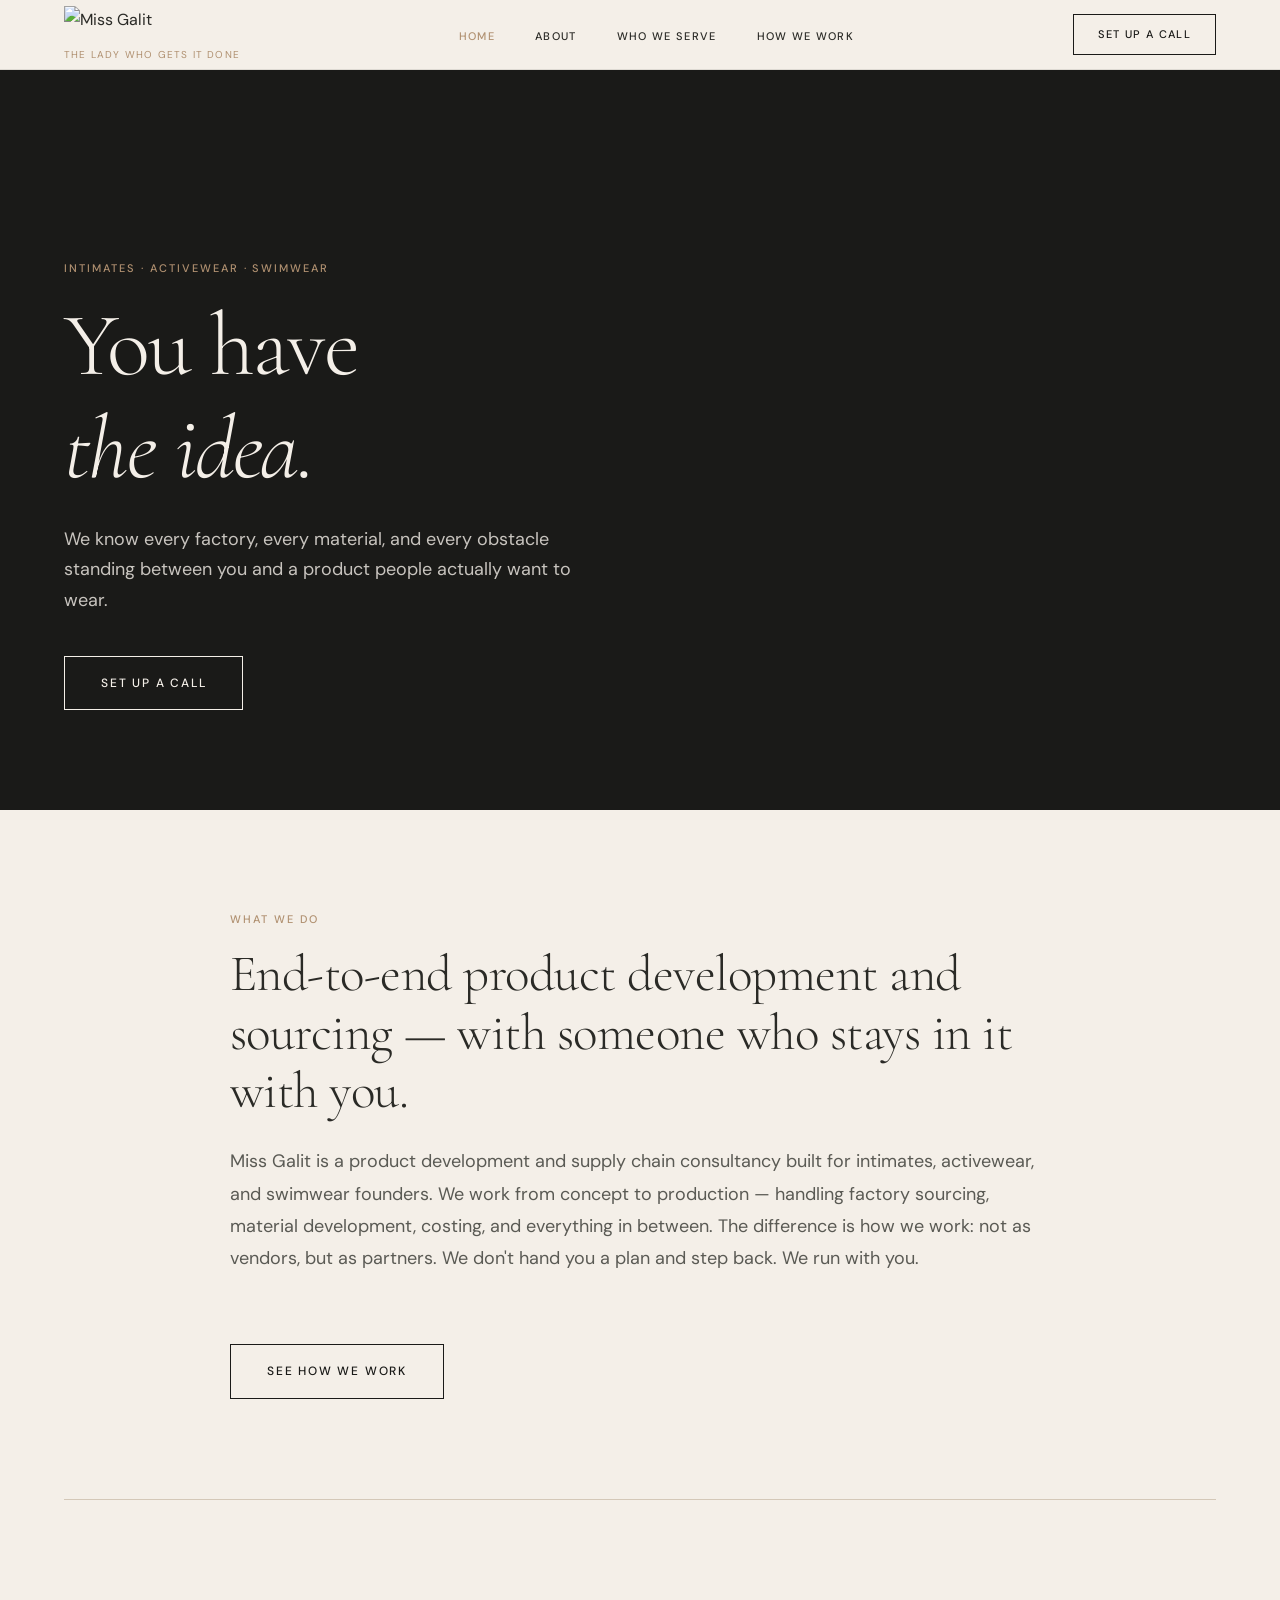
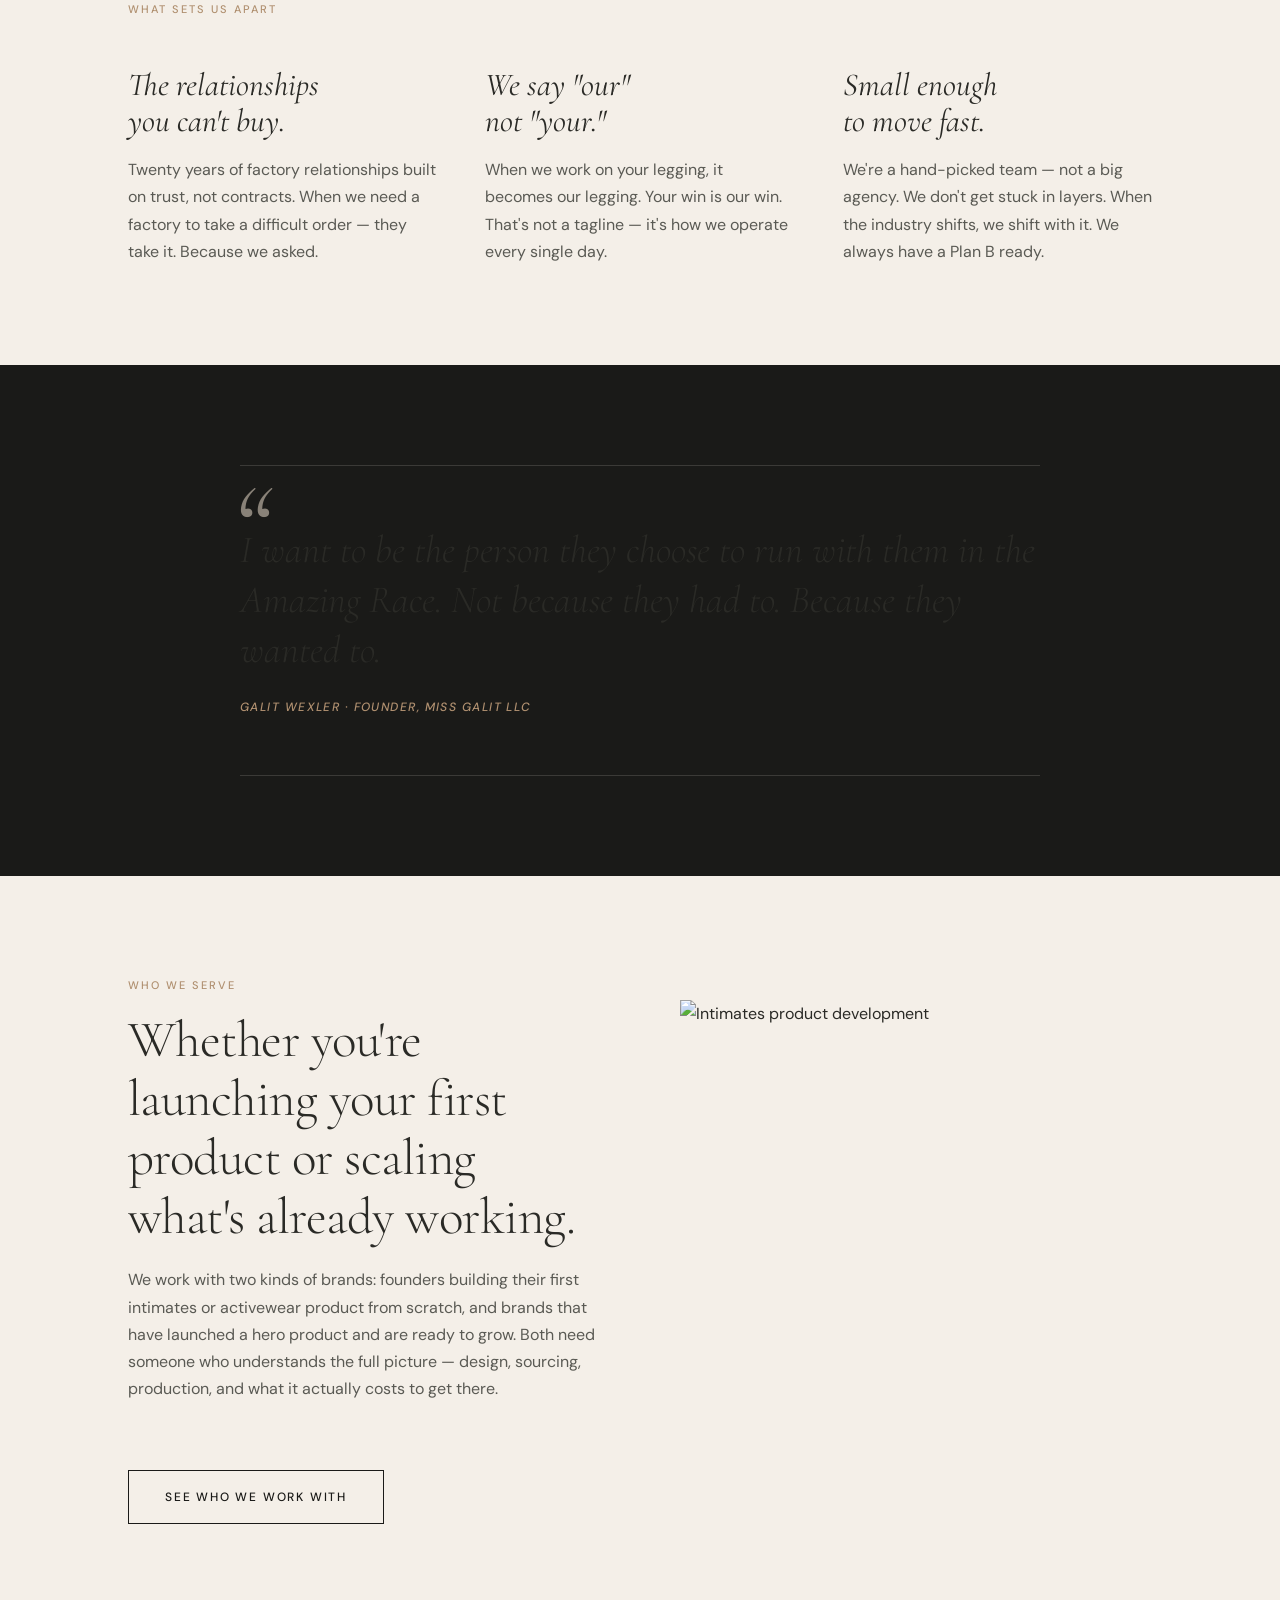
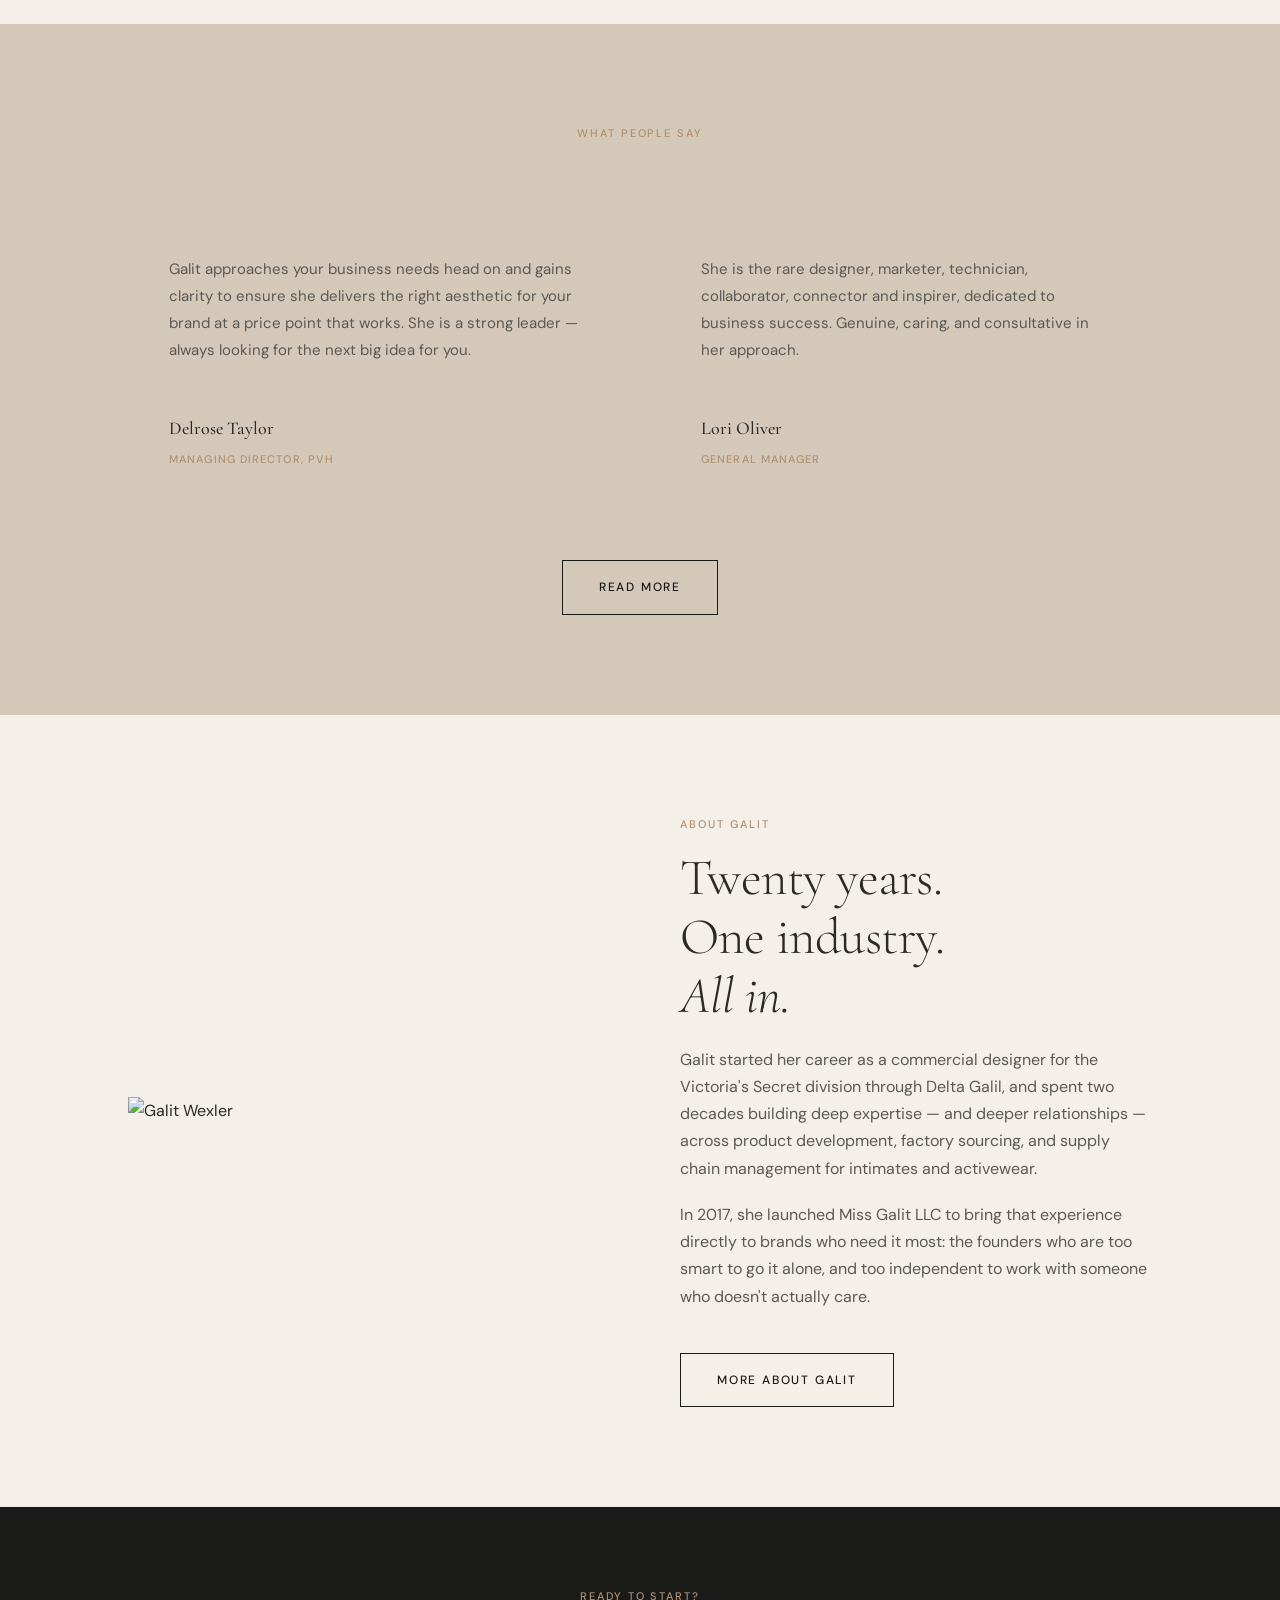
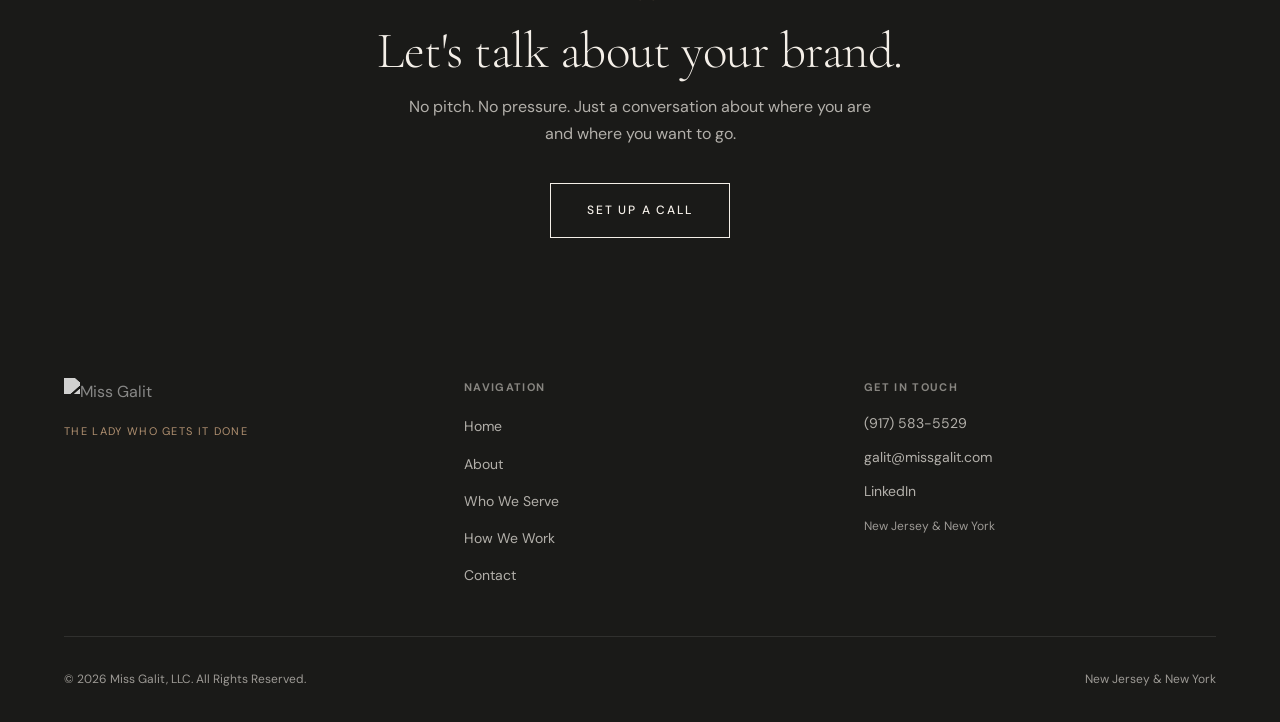
==== index.html @ 77832c49 "Add files via upload" ====
<!DOCTYPE html>
<html lang="en">
<head>
  <meta charset="UTF-8" />
  <meta name="viewport" content="width=device-width, initial-scale=1.0" />
  <title>Miss Galit | Intimates & Activewear Product Development</title>
  <meta name="description" content="Miss Galit is a product development and supply chain consultancy for intimates, activewear, and swimwear brands. From concept to production — we run with you." />
  <link rel="icon" href="https://missgalit.com/wp-content/uploads/2019/03/Fav.jpg" />
  <link rel="stylesheet" href="style.css" />
</head>
<body>

  <!-- NAV -->
  <nav id="main-nav">
    <a class="nav-logo" href="index.html">
      <img src="https://missgalit.com/wp-content/uploads/2019/03/logo-new-1.png" alt="Miss Galit" />
      <div class="tagline">The Lady Who Gets It Done</div>
    </a>
    <ul class="nav-links">
      <li><a href="index.html" class="active">Home</a></li>
      <li><a href="about.html">About</a></li>
      <li><a href="who-we-serve.html">Who We Serve</a></li>
      <li><a href="how-we-work.html">How We Work</a></li>
    </ul>
    <a href="contact.html" class="nav-cta">Set Up a Call</a>
    <div class="nav-hamburger" id="hamburger" onclick="toggleMenu()">
      <span></span><span></span><span></span>
    </div>
  </nav>

  <!-- MOBILE MENU -->
  <div class="mobile-menu" id="mobile-menu">
    <ul>
      <li><a href="index.html">Home</a></li>
      <li><a href="about.html">About</a></li>
      <li><a href="who-we-serve.html">Who We Serve</a></li>
      <li><a href="how-we-work.html">How We Work</a></li>
      <li><a href="contact.html">Set Up a Call</a></li>
    </ul>
  </div>

  <!-- HERO -->
  <section class="hero">
    <div class="hero-bg" style="background-image: url('https://missgalit.com/wp-content/uploads/2019/07/pablo-heimplatz-f3H7honxsXI-unsplash.jpg');"></div>
    <div class="hero-content">
      <span class="eyebrow">Intimates · Activewear · Swimwear</span>
      <h1>You have<br><em>the idea.</em></h1>
      <p>We know every factory, every material, and every obstacle standing between you and a product people actually want to wear.</p>
      <a href="contact.html" class="btn btn--light">Set Up a Call</a>
    </div>
  </section>

  <!-- INTRO -->
  <section class="section" style="padding: var(--section-pad) var(--gutter);">
    <div style="max-width: 820px; margin: 0 auto;">
      <span class="eyebrow">What We Do</span>
      <h2>End-to-end product development and sourcing — with someone who stays in it with you.</h2>
      <p class="mt-sm" style="color: var(--mid); font-size: 18px; line-height: 1.8;">
        Miss Galit is a product development and supply chain consultancy built for intimates, activewear, and swimwear founders. We work from concept to production — handling factory sourcing, material development, costing, and everything in between. The difference is how we work: not as vendors, but as partners. We don't hand you a plan and step back. We run with you.
      </p>
      <a href="how-we-work.html" class="btn mt-md" style="display: inline-block;">See How We Work</a>
    </div>
  </section>

  <div class="divider"></div>

  <!-- THREE PILLARS -->
  <section class="section" style="padding: var(--section-pad) var(--gutter);">
    <div class="container">
      <span class="eyebrow">What Sets Us Apart</span>
      <div class="grid-3 mt-md">

        <div>
          <h3 style="font-style: italic;">The relationships<br>you can't buy.</h3>
          <p style="color: var(--mid); margin-top: 16px;">Twenty years of factory relationships built on trust, not contracts. When we need a factory to take a difficult order — they take it. Because we asked.</p>
        </div>

        <div>
          <h3 style="font-style: italic;">We say "our"<br>not "your."</h3>
          <p style="color: var(--mid); margin-top: 16px;">When we work on your legging, it becomes our legging. Your win is our win. That's not a tagline — it's how we operate every single day.</p>
        </div>

        <div>
          <h3 style="font-style: italic;">Small enough<br>to move fast.</h3>
          <p style="color: var(--mid); margin-top: 16px;">We're a hand-picked team — not a big agency. We don't get stuck in layers. When the industry shifts, we shift with it. We always have a Plan B ready.</p>
        </div>

      </div>
    </div>
  </section>

  <!-- PULL QUOTE -->
  <section class="section--dark section" style="padding: var(--section-pad) var(--gutter);">
    <div style="max-width: 800px; margin: 0 auto;">
      <div class="pull-quote" style="border-color: rgba(244,239,232,0.15);">
        I want to be the person they choose to run with them in the Amazing Race. Not because they had to. Because they wanted to.
        <div class="pull-quote-attr">Galit Wexler · Founder, Miss Galit LLC</div>
      </div>
    </div>
  </section>

  <!-- WHO WE SERVE TEASER -->
  <section class="section" style="padding: var(--section-pad) var(--gutter);">
    <div class="grid-2 container">
      <div>
        <span class="eyebrow">Who We Serve</span>
        <h2>Whether you're launching your first product or scaling what's already working.</h2>
        <p style="color: var(--mid); margin-top: 20px;">
          We work with two kinds of brands: founders building their first intimates or activewear product from scratch, and brands that have launched a hero product and are ready to grow. Both need someone who understands the full picture — design, sourcing, production, and what it actually costs to get there.
        </p>
        <a href="who-we-serve.html" class="btn mt-md" style="display: inline-block;">See Who We Work With</a>
      </div>
      <div>
        <img src="https://missgalit.com/wp-content/uploads/2019/06/pYQYkyV.jpg" alt="Intimates product development" style="width: 100%; height: 500px; object-fit: cover;" />
      </div>
    </div>
  </section>

  <!-- TESTIMONIAL ROW -->
  <section class="section section--stone" style="padding: var(--section-pad) var(--gutter);">
    <div class="container">
      <span class="eyebrow text-center" style="display: block; text-align: center; margin-bottom: 48px;">What People Say</span>
      <div class="grid-2" style="gap: 40px;">

        <div class="testimonial-card">
          <span class="quote-mark">"</span>
          <p>Galit approaches your business needs head on and gains clarity to ensure she delivers the right aesthetic for your brand at a price point that works. She is a strong leader — always looking for the next big idea for you.</p>
          <p class="t-name">Delrose Taylor</p>
          <span class="t-title">Managing Director, PVH</span>
        </div>

        <div class="testimonial-card">
          <span class="quote-mark">"</span>
          <p>She is the rare designer, marketer, technician, collaborator, connector and inspirer, dedicated to business success. Genuine, caring, and consultative in her approach.</p>
          <p class="t-name">Lori Oliver</p>
          <span class="t-title">General Manager</span>
        </div>

      </div>
      <div class="text-center mt-md">
        <a href="about.html#testimonials" class="btn">Read More</a>
      </div>
    </div>
  </section>

  <!-- GALIT IMAGE + INTRO -->
  <section class="section" style="padding: var(--section-pad) var(--gutter);">
    <div class="grid-2 container" style="gap: 80px;">
      <div>
        <img src="https://missgalit.com/wp-content/uploads/2019/07/ABOUT-MISS-GALI..jpeg" alt="Galit Wexler" style="width: 100%; max-height: 600px; object-fit: cover;" />
      </div>
      <div>
        <span class="eyebrow">About Galit</span>
        <h2>Twenty years.<br>One industry.<br><em>All in.</em></h2>
        <p style="color: var(--mid); margin-top: 20px;">
          Galit started her career as a commercial designer for the Victoria's Secret division through Delta Galil, and spent two decades building deep expertise — and deeper relationships — across product development, factory sourcing, and supply chain management for intimates and activewear.
        </p>
        <p style="color: var(--mid);">
          In 2017, she launched Miss Galit LLC to bring that experience directly to brands who need it most: the founders who are too smart to go it alone, and too independent to work with someone who doesn't actually care.
        </p>
        <a href="about.html" class="btn mt-sm" style="display: inline-block;">More About Galit</a>
      </div>
    </div>
  </section>

  <!-- CTA BAND -->
  <section class="cta-band">
    <span class="eyebrow" style="display: block; text-align: center; margin-bottom: 16px;">Ready to start?</span>
    <h2>Let's talk about your brand.</h2>
    <p>No pitch. No pressure. Just a conversation about where you are and where you want to go.</p>
    <a href="contact.html" class="btn btn--light">Set Up a Call</a>
  </section>

  <!-- FOOTER -->
  <footer>
    <div class="footer-inner">
      <div class="footer-logo">
        <img src="https://missgalit.com/wp-content/uploads/2019/03/logo-new-1.png" alt="Miss Galit" />
        <div class="footer-tagline">The Lady Who Gets It Done</div>
      </div>
      <div class="footer-nav">
        <h5>Navigation</h5>
        <ul>
          <li><a href="index.html">Home</a></li>
          <li><a href="about.html">About</a></li>
          <li><a href="who-we-serve.html">Who We Serve</a></li>
          <li><a href="how-we-work.html">How We Work</a></li>
          <li><a href="contact.html">Contact</a></li>
        </ul>
      </div>
      <div class="footer-contact">
        <h5>Get in Touch</h5>
        <a href="tel:9175835529">(917) 583-5529</a>
        <a href="mailto:galit@missgalit.com">galit@missgalit.com</a>
        <a href="https://www.linkedin.com/in/galitwexler/" target="_blank">LinkedIn</a>
        <p style="margin-top: 12px; font-size: 12px;">New Jersey &amp; New York</p>
      </div>
    </div>
    <div class="footer-bottom">
      <span>© 2026 Miss Galit, LLC. All Rights Reserved.</span>
      <span>New Jersey &amp; New York</span>
    </div>
  </footer>

  <script>
    function toggleMenu() {
      document.getElementById('mobile-menu').classList.toggle('open');
    }
  </script>

</body>
</html>
---- style.css ----
/* ============================================
   MISS GALIT — Global Stylesheet
   ============================================ */

@import url('https://fonts.googleapis.com/css2?family=Cormorant+Garamond:ital,wght@0,300;0,400;0,500;0,600;1,300;1,400&family=DM+Sans:wght@300;400;500&display=swap');

/* ---- CSS Variables ---- */
:root {
  --cream:       #F4EFE8;
  --charcoal:    #1A1A18;
  --stone:       #B09070;
  --stone-light: #D4C8B8;
  --mid:         #5A5A54;
  --text:        #2A2A26;
  --muted:       #8A8A82;
  --white:       #FFFFFF;

  --font-display: 'Cormorant Garamond', Georgia, serif;
  --font-body:    'DM Sans', Helvetica, sans-serif;

  --max-w: 1200px;
  --gutter: 5vw;
  --section-pad: 100px;
}

/* ---- Reset ---- */
*, *::before, *::after { box-sizing: border-box; margin: 0; padding: 0; }
html { scroll-behavior: smooth; }
body {
  font-family: var(--font-body);
  font-size: 16px;
  line-height: 1.7;
  color: var(--text);
  background: var(--cream);
  -webkit-font-smoothing: antialiased;
}
img { max-width: 100%; display: block; }
a { color: inherit; text-decoration: none; }
ul { list-style: none; }

/* ---- Placeholder Styles ---- */
.ph-photo {
  background: #FFE4B5;
  border: 2px dashed #D4960A;
  padding: 20px;
  font-family: var(--font-body);
  font-size: 13px;
  color: #7A5C00;
  text-align: center;
  min-height: 300px;
  display: flex;
  align-items: center;
  justify-content: center;
  font-weight: 500;
}
.ph-copy {
  background: #E0F0FF;
  border: 2px dashed #4A90D9;
  padding: 12px 16px;
  font-size: 13px;
  color: #1A4A7A;
  display: inline-block;
  margin: 8px 0;
  font-family: var(--font-body);
}
.ph-decision {
  background: #FFFACD;
  border: 2px dashed #C8A800;
  padding: 12px 16px;
  font-size: 13px;
  color: #6B5800;
  display: inline-block;
  margin: 8px 0;
  font-family: var(--font-body);
}

/* ---- Typography ---- */
h1, h2, h3, h4 {
  font-family: var(--font-display);
  font-weight: 400;
  line-height: 1.15;
  color: var(--text);
}
h1 { font-size: clamp(48px, 7vw, 96px); font-weight: 300; letter-spacing: -0.02em; }
h2 { font-size: clamp(32px, 4vw, 56px); font-weight: 300; letter-spacing: -0.01em; }
h3 { font-size: clamp(22px, 2.5vw, 32px); }
h4 { font-size: 20px; }
p { margin-bottom: 1.2em; }
p:last-child { margin-bottom: 0; }

.eyebrow {
  font-family: var(--font-body);
  font-size: 11px;
  font-weight: 500;
  letter-spacing: 0.18em;
  text-transform: uppercase;
  color: var(--stone);
  margin-bottom: 16px;
  display: block;
}

/* ---- Layout ---- */
.container {
  max-width: var(--max-w);
  margin: 0 auto;
  padding: 0 var(--gutter);
}
.section { padding: var(--section-pad) var(--gutter); }
.section--dark {
  background: var(--charcoal);
  color: var(--cream);
}
.section--dark h1,
.section--dark h2,
.section--dark h3,
.section--dark h4 { color: var(--cream); }
.section--dark .eyebrow { color: var(--stone); }
.section--stone {
  background: var(--stone-light);
}

.grid-2 {
  display: grid;
  grid-template-columns: 1fr 1fr;
  gap: 80px;
  align-items: center;
}
.grid-3 {
  display: grid;
  grid-template-columns: repeat(3, 1fr);
  gap: 48px;
}

/* ---- Buttons ---- */
.btn {
  display: inline-block;
  font-family: var(--font-body);
  font-size: 12px;
  font-weight: 500;
  letter-spacing: 0.15em;
  text-transform: uppercase;
  padding: 16px 36px;
  border: 1px solid var(--charcoal);
  color: var(--charcoal);
  background: transparent;
  cursor: pointer;
  transition: all 0.25s ease;
}
.btn:hover {
  background: var(--charcoal);
  color: var(--cream);
}
.btn--light {
  border-color: var(--cream);
  color: var(--cream);
}
.btn--light:hover {
  background: var(--cream);
  color: var(--charcoal);
}
.btn--filled {
  background: var(--charcoal);
  color: var(--cream);
  border-color: var(--charcoal);
}
.btn--filled:hover {
  background: var(--stone);
  border-color: var(--stone);
  color: var(--white);
}

/* ---- Navigation ---- */
nav {
  position: fixed;
  top: 0;
  left: 0;
  right: 0;
  z-index: 100;
  background: var(--cream);
  border-bottom: 1px solid rgba(26,26,24,0.1);
  padding: 0 var(--gutter);
  display: flex;
  align-items: center;
  justify-content: space-between;
  height: 70px;
  transition: background 0.3s ease;
}
.nav-logo img {
  height: 38px;
  width: auto;
}
.nav-logo .tagline {
  font-family: var(--font-body);
  font-size: 10px;
  letter-spacing: 0.12em;
  text-transform: uppercase;
  color: var(--stone);
  margin-top: 2px;
}
.nav-links {
  display: flex;
  gap: 40px;
  align-items: center;
}
.nav-links a {
  font-size: 11px;
  font-weight: 500;
  letter-spacing: 0.12em;
  text-transform: uppercase;
  color: var(--text);
  transition: color 0.2s;
}
.nav-links a:hover,
.nav-links a.active { color: var(--stone); }
.nav-cta {
  font-size: 11px;
  font-weight: 500;
  letter-spacing: 0.12em;
  text-transform: uppercase;
  padding: 10px 24px;
  border: 1px solid var(--charcoal);
  color: var(--charcoal);
  transition: all 0.2s;
}
.nav-cta:hover {
  background: var(--charcoal);
  color: var(--cream);
}

/* Hamburger (mobile) */
.nav-hamburger {
  display: none;
  flex-direction: column;
  gap: 5px;
  cursor: pointer;
  padding: 8px;
}
.nav-hamburger span {
  display: block;
  width: 24px;
  height: 1.5px;
  background: var(--charcoal);
  transition: all 0.3s;
}
.mobile-menu {
  display: none;
  position: fixed;
  top: 70px;
  left: 0;
  right: 0;
  background: var(--cream);
  border-bottom: 1px solid rgba(26,26,24,0.1);
  padding: 32px var(--gutter);
  z-index: 99;
}
.mobile-menu.open { display: block; }
.mobile-menu ul { display: flex; flex-direction: column; gap: 24px; }
.mobile-menu a {
  font-size: 13px;
  font-weight: 500;
  letter-spacing: 0.12em;
  text-transform: uppercase;
  color: var(--text);
}

/* ---- Hero ---- */
.hero {
  padding-top: 70px;
  min-height: 90vh;
  display: flex;
  align-items: flex-end;
  position: relative;
  overflow: hidden;
  background: var(--charcoal);
}
.hero-bg {
  position: absolute;
  inset: 0;
  background-size: cover;
  background-position: center;
  opacity: 0.35;
}
.hero-content {
  position: relative;
  z-index: 2;
  padding: var(--section-pad) var(--gutter);
  max-width: 800px;
}
.hero-content h1 { color: var(--cream); }
.hero-content p {
  color: rgba(244,239,232,0.8);
  font-size: 18px;
  max-width: 520px;
  margin: 24px 0 40px;
}

/* ---- Page Hero (inner pages) ---- */
.page-hero {
  padding-top: 70px;
  background: var(--charcoal);
  padding-bottom: 80px;
  padding-left: var(--gutter);
  padding-right: var(--gutter);
  min-height: 45vh;
  display: flex;
  align-items: flex-end;
  position: relative;
  overflow: hidden;
}
.page-hero-bg {
  position: absolute;
  inset: 0;
  background-size: cover;
  background-position: center;
  opacity: 0.25;
}
.page-hero-content {
  position: relative;
  z-index: 2;
}
.page-hero-content h1 { color: var(--cream); }
.page-hero-content .eyebrow { color: var(--stone); }
.page-hero-content p {
  color: rgba(244,239,232,0.75);
  font-size: 18px;
  max-width: 560px;
  margin-top: 20px;
}

/* ---- Quote / Pull Quote ---- */
.pull-quote {
  font-family: var(--font-display);
  font-size: clamp(24px, 3vw, 40px);
  font-style: italic;
  font-weight: 300;
  line-height: 1.3;
  color: var(--text);
  padding: 60px 0;
  border-top: 1px solid var(--stone-light);
  border-bottom: 1px solid var(--stone-light);
  position: relative;
}
.pull-quote::before {
  content: '\201C';
  font-size: 120px;
  font-family: var(--font-display);
  color: var(--stone-light);
  line-height: 0;
  position: absolute;
  top: 60px;
  left: -10px;
  opacity: 0.6;
}
.pull-quote-attr {
  font-family: var(--font-body);
  font-size: 12px;
  font-weight: 500;
  letter-spacing: 0.12em;
  text-transform: uppercase;
  color: var(--stone);
  margin-top: 24px;
}

/* ---- Testimonials ---- */
.testimonial-card {
  padding: 40px;
  border: 1px solid var(--stone-light);
  position: relative;
}
.testimonial-card .quote-mark {
  font-family: var(--font-display);
  font-size: 80px;
  line-height: 0;
  color: var(--stone-light);
  position: absolute;
  top: 40px;
  left: 30px;
}
.testimonial-card p {
  font-size: 15px;
  color: var(--mid);
  line-height: 1.8;
  padding-top: 24px;
}
.testimonial-card .t-name {
  font-family: var(--font-display);
  font-size: 18px;
  font-weight: 500;
  color: var(--text);
  margin-top: 24px;
  margin-bottom: 0;
}
.testimonial-card .t-title {
  font-size: 11px;
  letter-spacing: 0.1em;
  text-transform: uppercase;
  color: var(--stone);
  font-weight: 500;
}

/* ---- CTA Band ---- */
.cta-band {
  background: var(--charcoal);
  padding: 80px var(--gutter);
  text-align: center;
}
.cta-band h2 { color: var(--cream); margin-bottom: 12px; }
.cta-band p { color: rgba(244,239,232,0.7); margin-bottom: 36px; max-width: 480px; margin-left: auto; margin-right: auto; }

/* ---- Process Steps ---- */
.process-step {
  display: grid;
  grid-template-columns: 80px 1fr;
  gap: 32px;
  align-items: start;
  padding: 48px 0;
  border-bottom: 1px solid var(--stone-light);
}
.process-step:last-child { border-bottom: none; }
.step-number {
  font-family: var(--font-display);
  font-size: 56px;
  font-weight: 300;
  color: var(--stone-light);
  line-height: 1;
}
.step-content h3 { margin-bottom: 12px; }
.step-content p { color: var(--mid); }

/* ---- Audience Cards ---- */
.audience-card {
  padding: 56px 48px;
  background: var(--white);
  border-top: 3px solid var(--stone);
}
.audience-card h3 { margin-bottom: 20px; }
.audience-card ul { margin-top: 20px; }
.audience-card ul li {
  font-size: 15px;
  color: var(--mid);
  padding: 10px 0;
  border-bottom: 1px solid var(--stone-light);
  padding-left: 20px;
  position: relative;
}
.audience-card ul li::before {
  content: '—';
  position: absolute;
  left: 0;
  color: var(--stone);
}

/* ---- Team Placeholders ---- */
.team-grid {
  display: grid;
  grid-template-columns: repeat(3, 1fr);
  gap: 40px;
  margin-top: 60px;
}
.team-card {
  text-align: center;
}
.team-card .team-photo {
  width: 100%;
  aspect-ratio: 3/4;
  object-fit: cover;
  margin-bottom: 20px;
}
.team-card h4 { margin-bottom: 4px; }
.team-card .team-role {
  font-size: 11px;
  letter-spacing: 0.1em;
  text-transform: uppercase;
  color: var(--stone);
}

/* ---- Contact ---- */
.contact-info a {
  display: flex;
  align-items: center;
  gap: 16px;
  padding: 20px 0;
  border-bottom: 1px solid var(--stone-light);
  font-size: 18px;
  color: var(--text);
  transition: color 0.2s;
}
.contact-info a:hover { color: var(--stone); }
.contact-info .contact-label {
  font-size: 11px;
  letter-spacing: 0.12em;
  text-transform: uppercase;
  color: var(--muted);
  display: block;
  margin-bottom: 4px;
}

/* ---- Footer ---- */
footer {
  background: var(--charcoal);
  padding: 60px var(--gutter) 32px;
  color: rgba(244,239,232,0.6);
}
.footer-inner {
  display: grid;
  grid-template-columns: 1fr 1fr 1fr;
  gap: 48px;
  padding-bottom: 48px;
  border-bottom: 1px solid rgba(244,239,232,0.1);
  margin-bottom: 32px;
}
.footer-logo img { height: 32px; filter: brightness(0) invert(1); opacity: 0.8; margin-bottom: 12px; }
.footer-tagline {
  font-size: 11px;
  letter-spacing: 0.12em;
  text-transform: uppercase;
  color: var(--stone);
}
.footer-nav h5 {
  font-family: var(--font-body);
  font-size: 11px;
  letter-spacing: 0.12em;
  text-transform: uppercase;
  color: rgba(244,239,232,0.5);
  margin-bottom: 16px;
}
.footer-nav ul { display: flex; flex-direction: column; gap: 10px; }
.footer-nav a {
  font-size: 14px;
  color: rgba(244,239,232,0.7);
  transition: color 0.2s;
}
.footer-nav a:hover { color: var(--stone); }
.footer-contact h5 {
  font-family: var(--font-body);
  font-size: 11px;
  letter-spacing: 0.12em;
  text-transform: uppercase;
  color: rgba(244,239,232,0.5);
  margin-bottom: 16px;
}
.footer-contact a {
  display: block;
  font-size: 14px;
  color: rgba(244,239,232,0.7);
  margin-bottom: 10px;
  transition: color 0.2s;
}
.footer-contact a:hover { color: var(--stone); }
.footer-bottom {
  display: flex;
  justify-content: space-between;
  font-size: 12px;
}

/* ---- Divider ---- */
.divider {
  height: 1px;
  background: var(--stone-light);
  margin: 0 var(--gutter);
}

/* ---- Utility ---- */
.text-center { text-align: center; }
.text-stone { color: var(--stone); }
.mt-sm { margin-top: 24px; }
.mt-md { margin-top: 48px; }
.mt-lg { margin-top: 80px; }
.mb-sm { margin-bottom: 24px; }
.mb-md { margin-bottom: 48px; }

/* ---- Responsive ---- */
@media (max-width: 900px) {
  :root { --section-pad: 70px; }
  .grid-2 { grid-template-columns: 1fr; gap: 48px; }
  .grid-3 { grid-template-columns: 1fr; gap: 40px; }
  .team-grid { grid-template-columns: 1fr 1fr; }
  .footer-inner { grid-template-columns: 1fr 1fr; }
}
@media (max-width: 640px) {
  :root { --gutter: 24px; --section-pad: 56px; }
  .nav-links, .nav-cta { display: none; }
  .nav-hamburger { display: flex; }
  .team-grid { grid-template-columns: 1fr; }
  .footer-inner { grid-template-columns: 1fr; gap: 36px; }
  .footer-bottom { flex-direction: column; gap: 8px; }
  .process-step { grid-template-columns: 48px 1fr; gap: 20px; }
  .audience-card { padding: 36px 28px; }
}
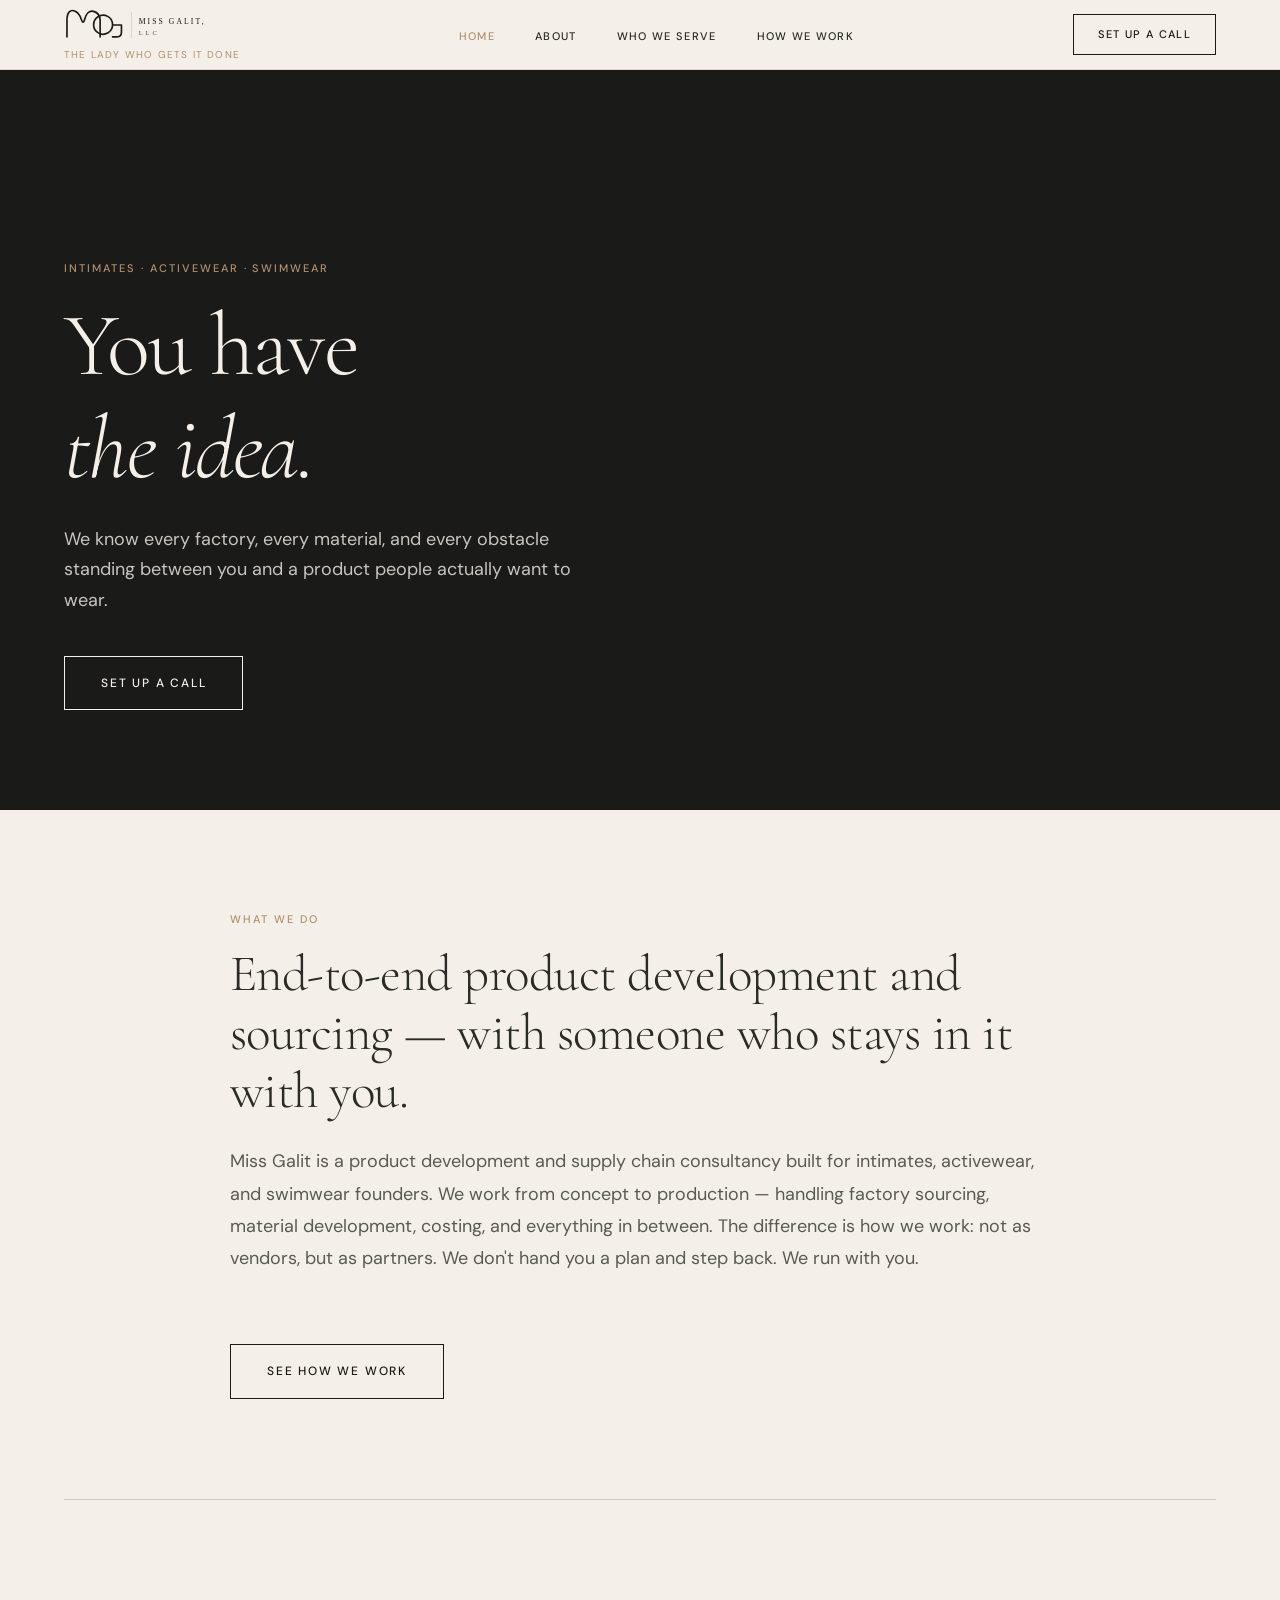
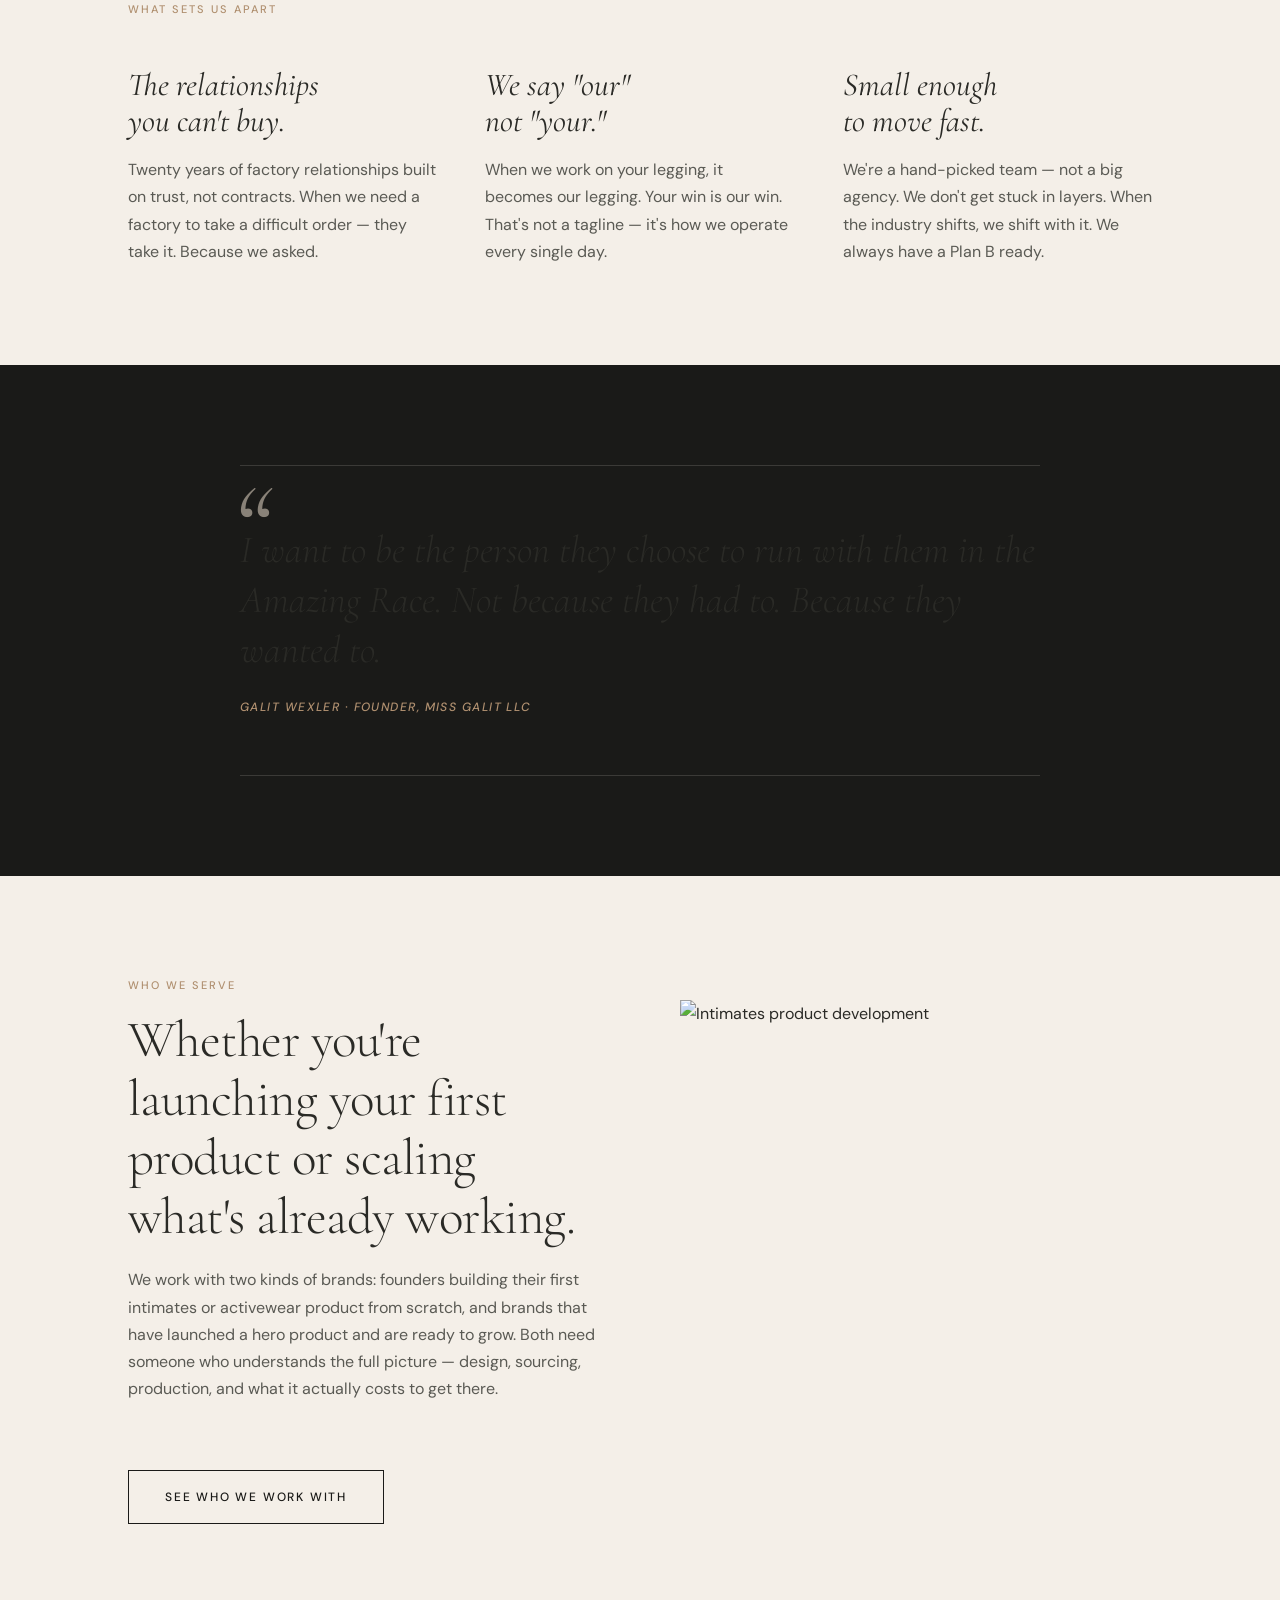
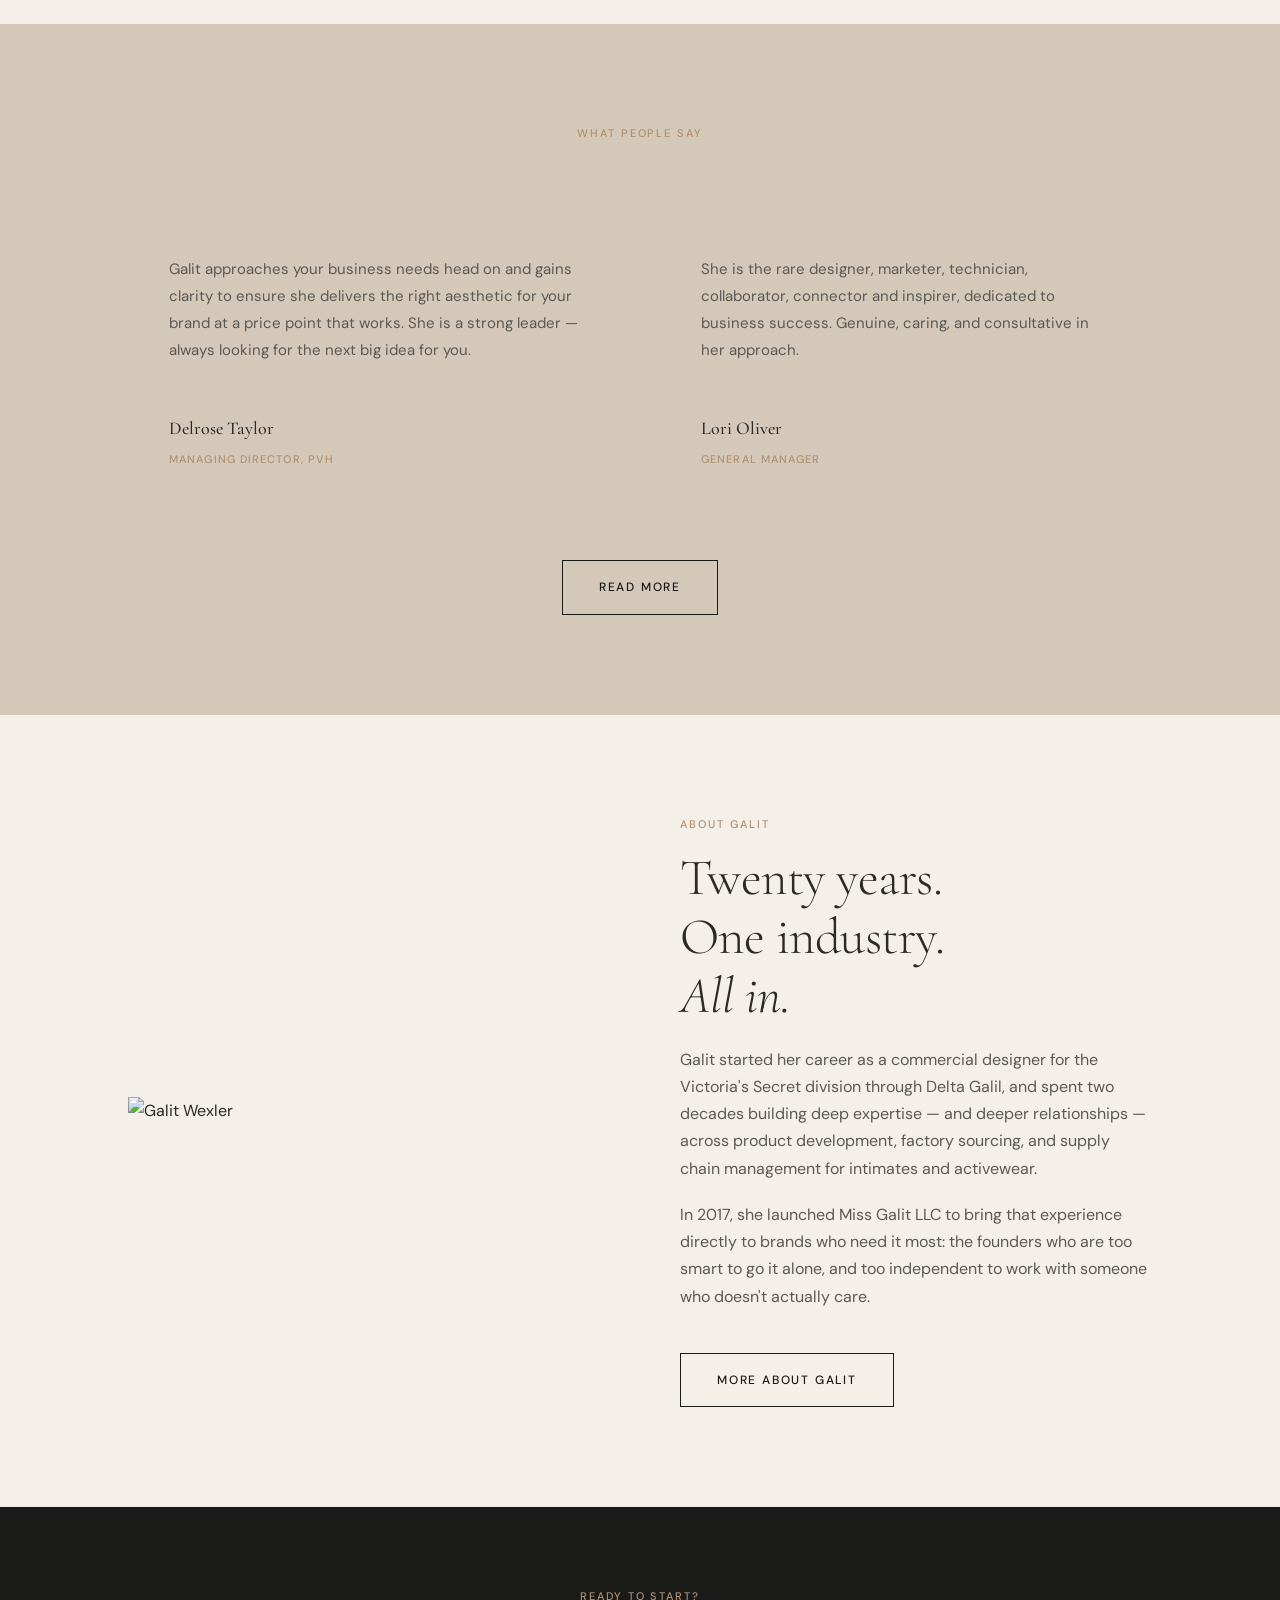
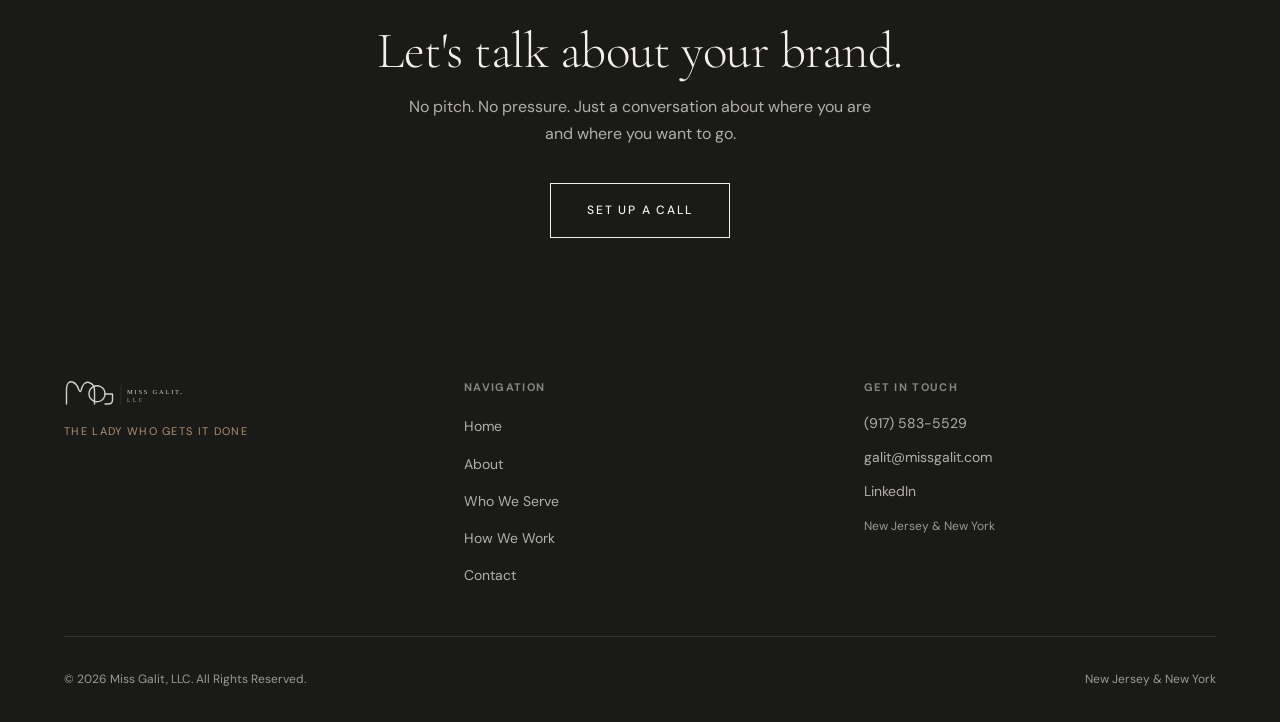
==== commit 2ac57fae: "Update index.html" ====
--- a/index.html
+++ b/index.html
@@ -13,7 +13,7 @@
   <!-- NAV -->
   <nav id="main-nav">
     <a class="nav-logo" href="index.html">
-      <img src="https://missgalit.com/wp-content/uploads/2019/03/logo-new-1.png" alt="Miss Galit" />
+      <img src="logo.svg" alt="Miss Galit" />
       <div class="tagline">The Lady Who Gets It Done</div>
     </a>
     <ul class="nav-links">
@@ -175,7 +175,7 @@
   <footer>
     <div class="footer-inner">
       <div class="footer-logo">
-        <img src="https://missgalit.com/wp-content/uploads/2019/03/logo-new-1.png" alt="Miss Galit" />
+        <img src="logo.svg" alt="Miss Galit" />
         <div class="footer-tagline">The Lady Who Gets It Done</div>
       </div>
       <div class="footer-nav">
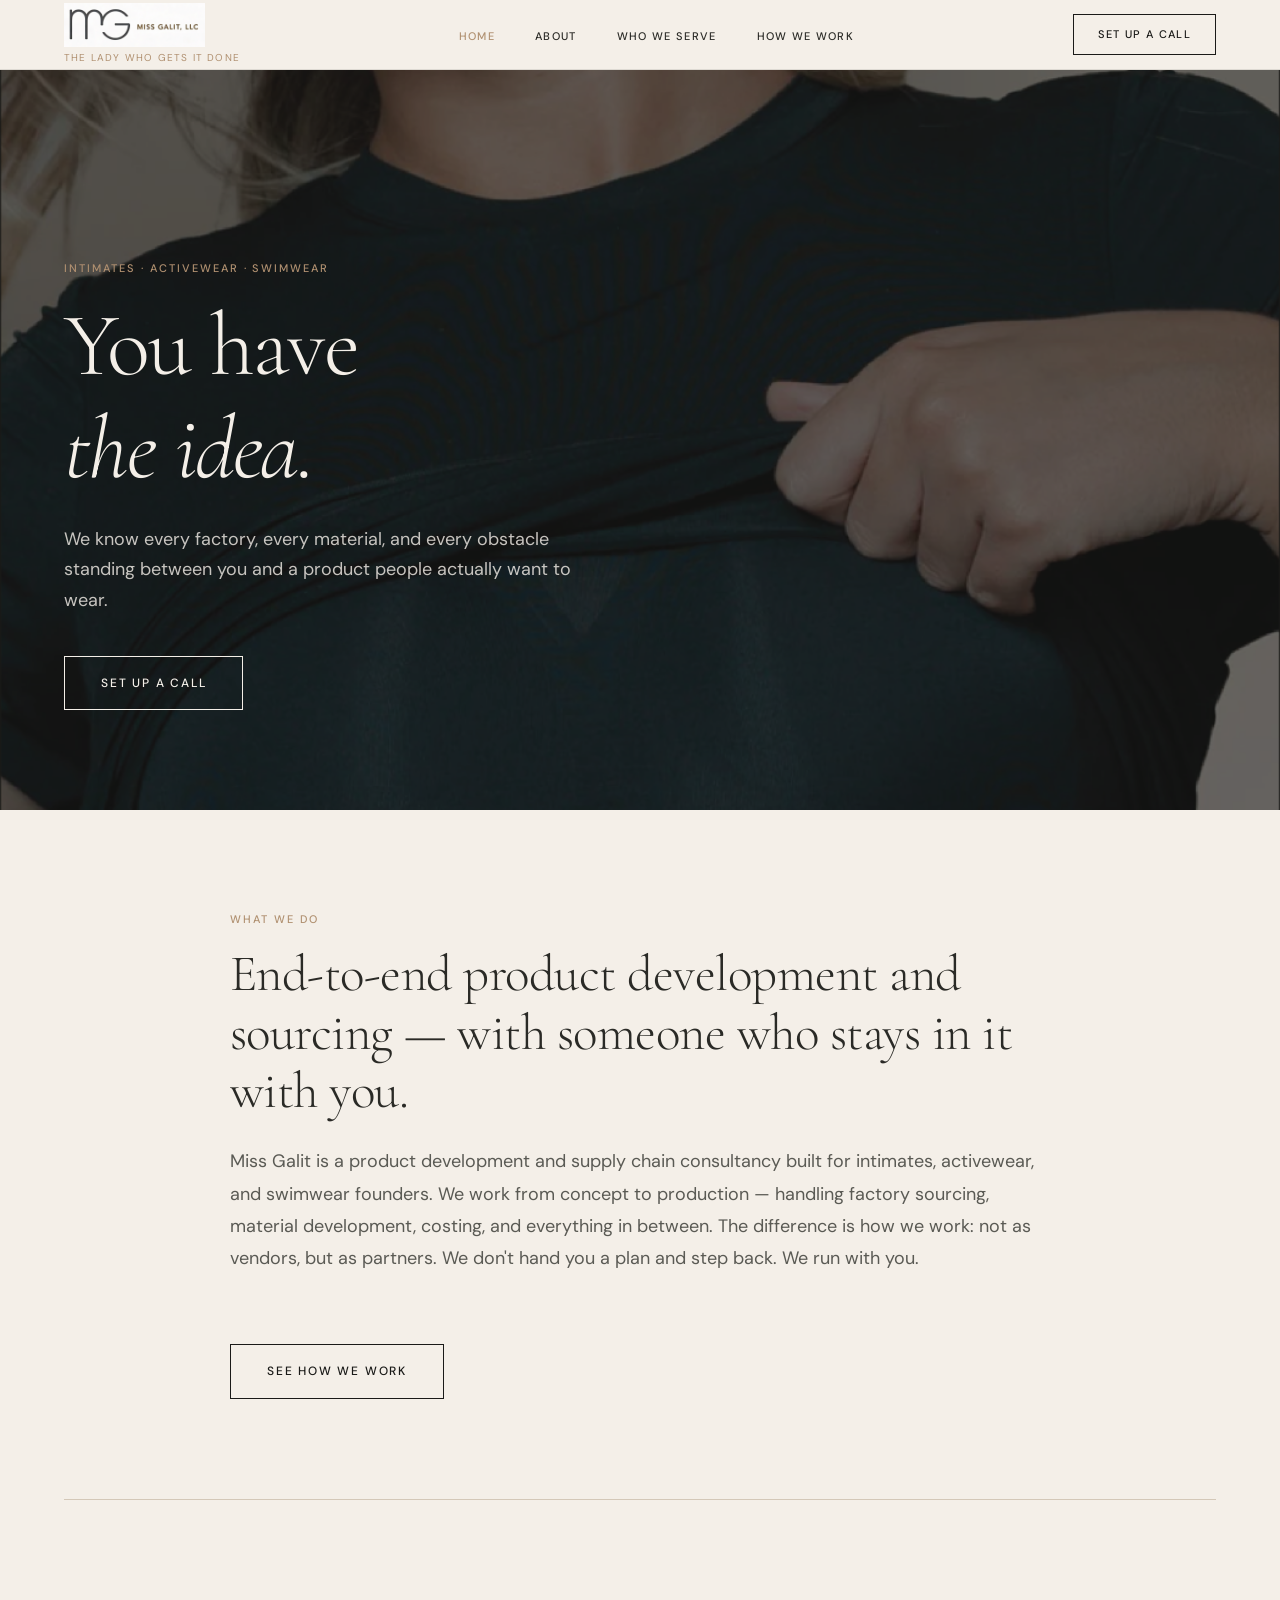
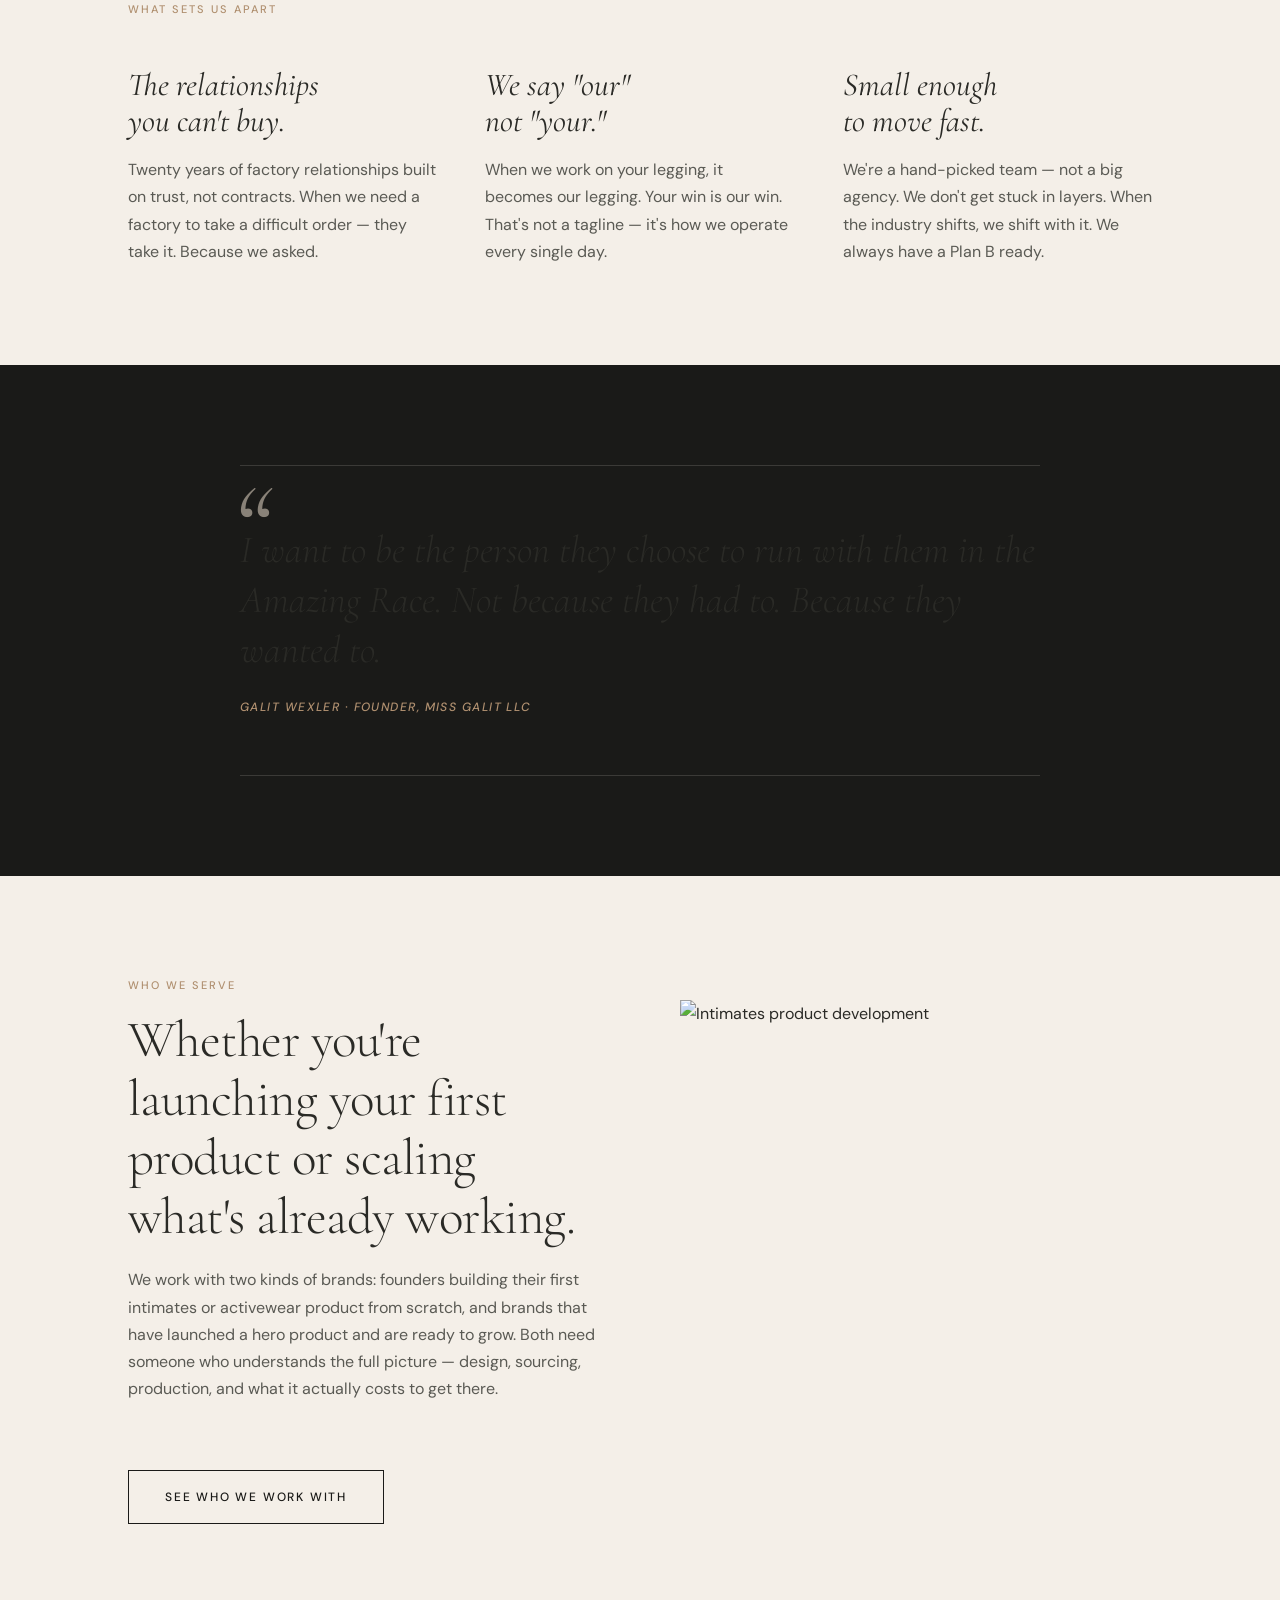
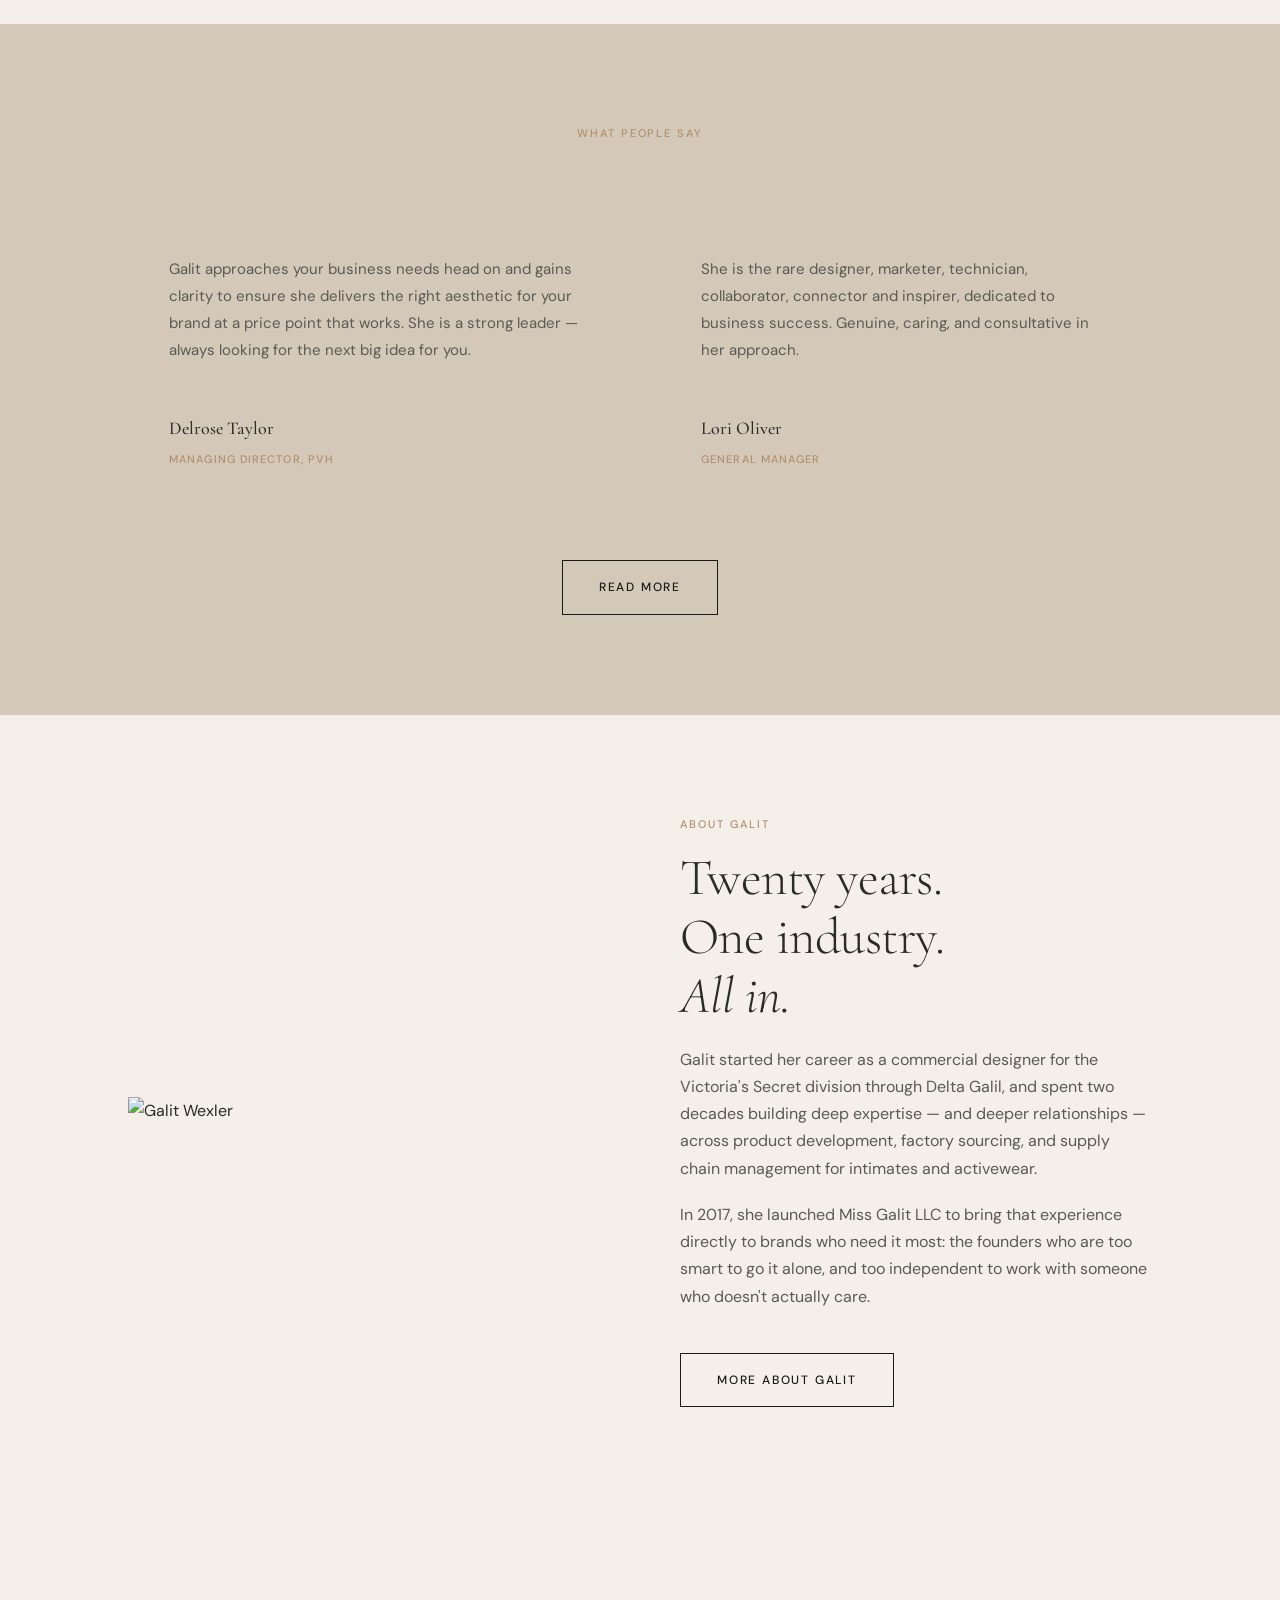
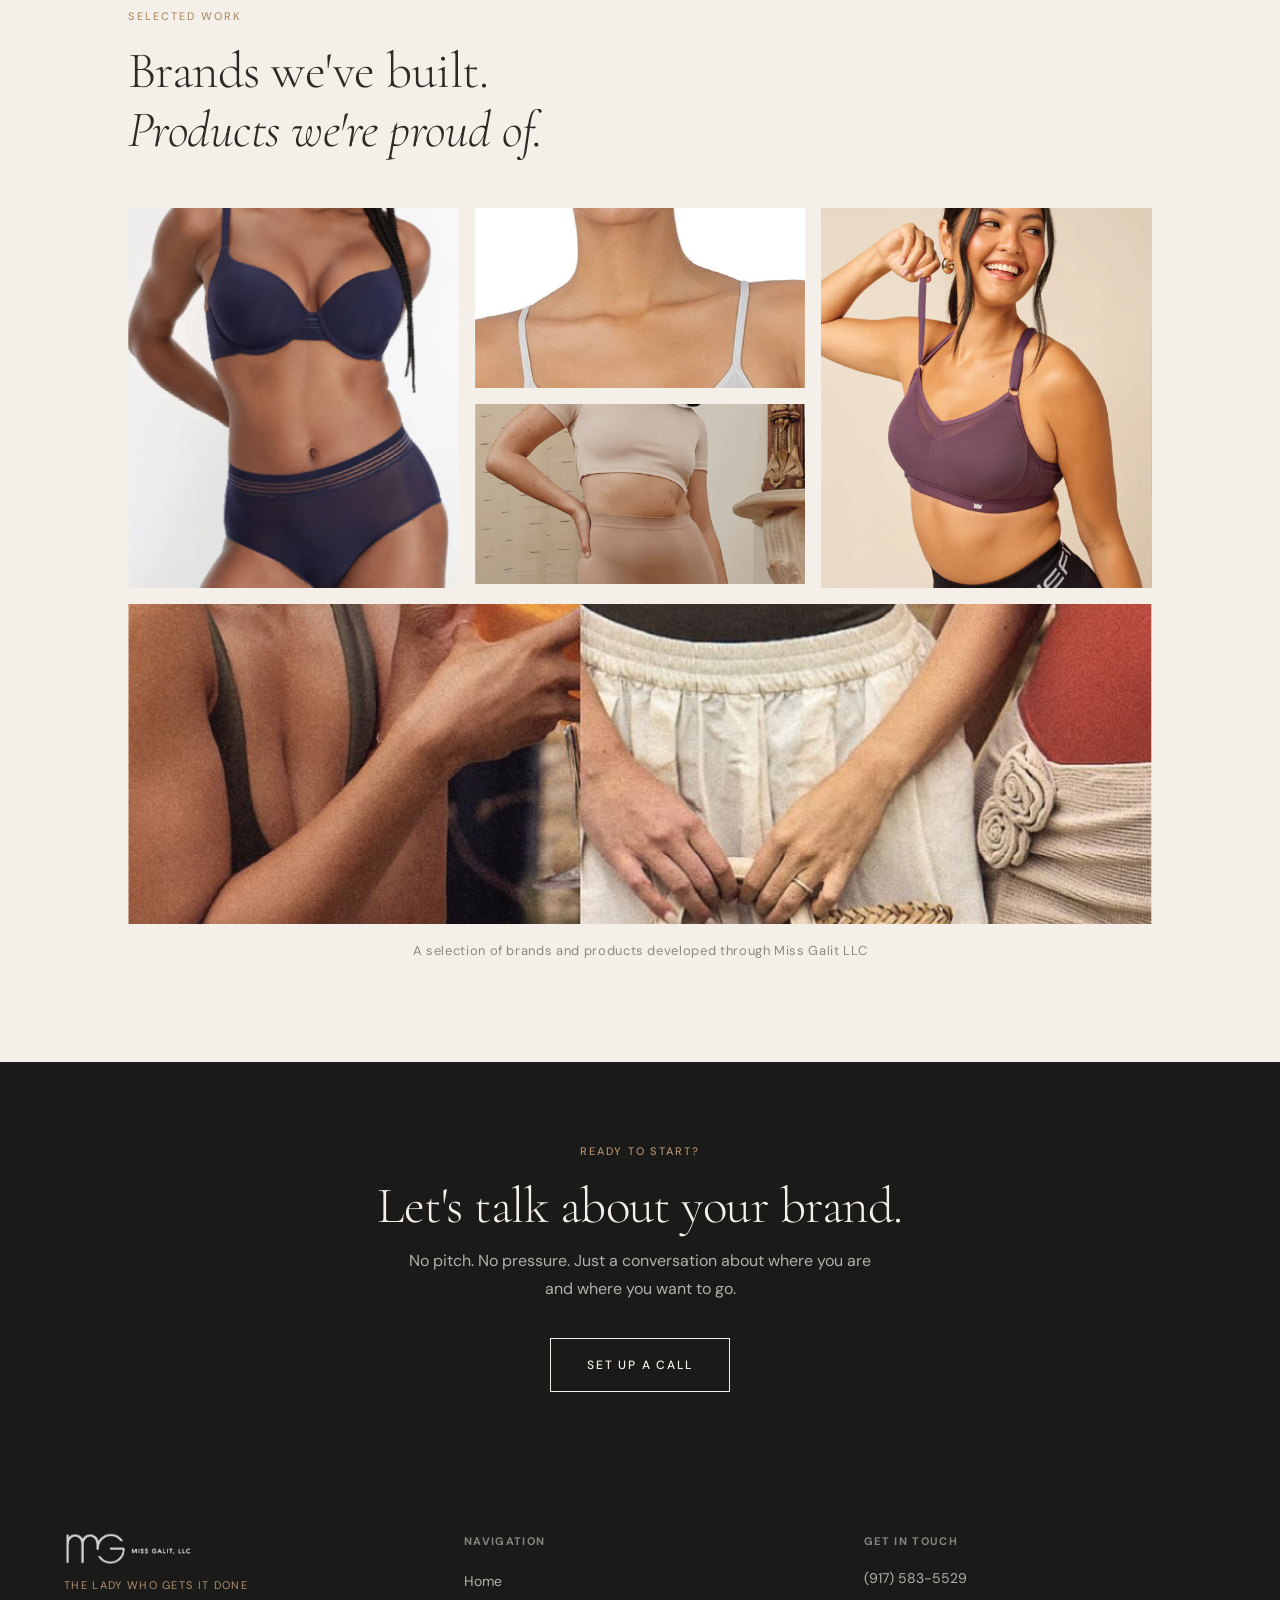
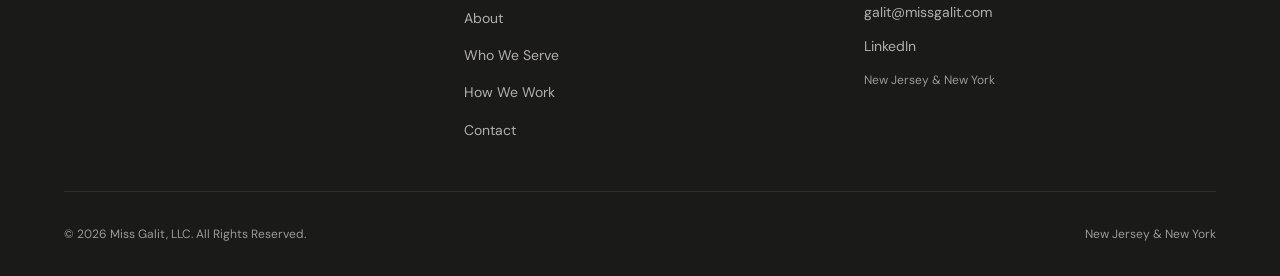
==== commit 99be19a0: "Add files via upload" ====
--- a/index.html
+++ b/index.html
@@ -13,7 +13,7 @@
   <!-- NAV -->
   <nav id="main-nav">
     <a class="nav-logo" href="index.html">
-      <img src="logo.svg" alt="Miss Galit" />
+      <img src="images/logo-nav.png" alt="Miss Galit" />
       <div class="tagline">The Lady Who Gets It Done</div>
     </a>
     <ul class="nav-links">
@@ -41,7 +41,7 @@
 
   <!-- HERO -->
   <section class="hero">
-    <div class="hero-bg" style="background-image: url('https://missgalit.com/wp-content/uploads/2019/07/pablo-heimplatz-f3H7honxsXI-unsplash.jpg');"></div>
+    <div class="hero-bg" style="background-image: url('images/portfolio-seamless-activewear.png'); background-position: top center;"></div>
     <div class="hero-content">
       <span class="eyebrow">Intimates · Activewear · Swimwear</span>
       <h1>You have<br><em>the idea.</em></h1>
@@ -163,6 +163,30 @@
     </div>
   </section>
 
+  <!-- PORTFOLIO SECTION -->
+  <section class="section" style="padding: var(--section-pad) var(--gutter);">
+    <div class="container">
+      <span class="eyebrow">Selected Work</span>
+      <h2 class="mb-md">Brands we've built.<br><em>Products we're proud of.</em></h2>
+      <div style="display: grid; grid-template-columns: repeat(3, 1fr); gap: 16px;">
+        <div style="grid-column: span 1;">
+          <img src="images/portfolio-navy-set.png" alt="Intimates product development" style="width: 100%; height: 380px; object-fit: cover;" />
+        </div>
+        <div style="grid-column: span 1; display: flex; flex-direction: column; gap: 16px;">
+          <img src="images/portfolio-dkny-bra.png" alt="DKNY bralette development" style="width: 100%; height: 180px; object-fit: cover; object-position: top;" />
+          <img src="images/portfolio-seamless-crop.png" alt="Seamless activewear development" style="width: 100%; height: 180px; object-fit: cover;" />
+        </div>
+        <div style="grid-column: span 1;">
+          <img src="images/portfolio-sports-bra.png" alt="Sports bra development" style="width: 100%; height: 380px; object-fit: cover;" />
+        </div>
+      </div>
+      <div style="margin-top: 16px;">
+        <img src="images/portfolio-collage.png" alt="Miss Galit portfolio — swimwear and lingerie" style="width: 100%; height: 320px; object-fit: cover; object-position: center 30%;" />
+      </div>
+      <p style="color: var(--muted); font-size: 13px; text-align: center; margin-top: 16px; letter-spacing: 0.05em;">A selection of brands and products developed through Miss Galit LLC</p>
+    </div>
+  </section>
+
   <!-- CTA BAND -->
   <section class="cta-band">
     <span class="eyebrow" style="display: block; text-align: center; margin-bottom: 16px;">Ready to start?</span>
@@ -175,7 +199,7 @@
   <footer>
     <div class="footer-inner">
       <div class="footer-logo">
-        <img src="logo.svg" alt="Miss Galit" />
+        <img src="images/logo-footer.png" alt="Miss Galit" />
         <div class="footer-tagline">The Lady Who Gets It Done</div>
       </div>
       <div class="footer-nav">
--- a/style.css
+++ b/style.css
@@ -186,7 +186,7 @@
   transition: background 0.3s ease;
 }
 .nav-logo img {
-  height: 38px;
+  height: 44px;
   width: auto;
 }
 .nav-logo .tagline {
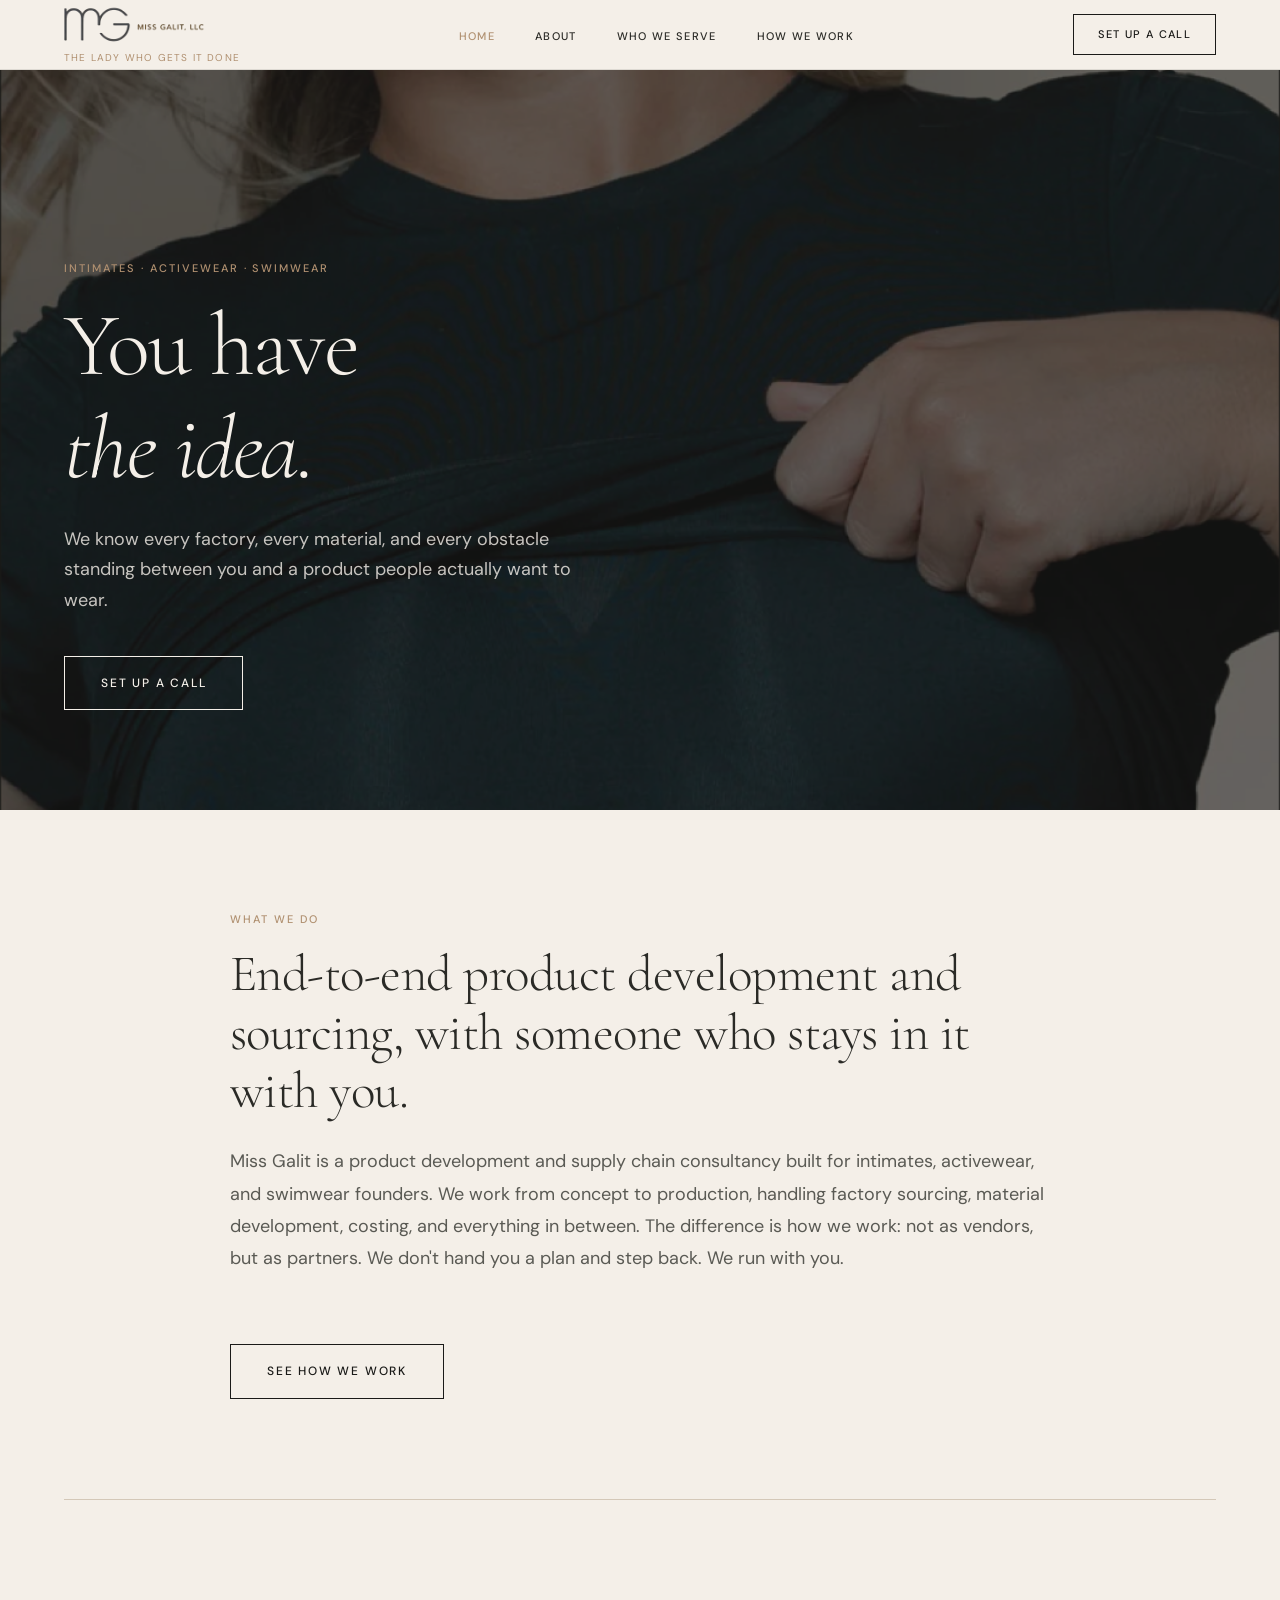
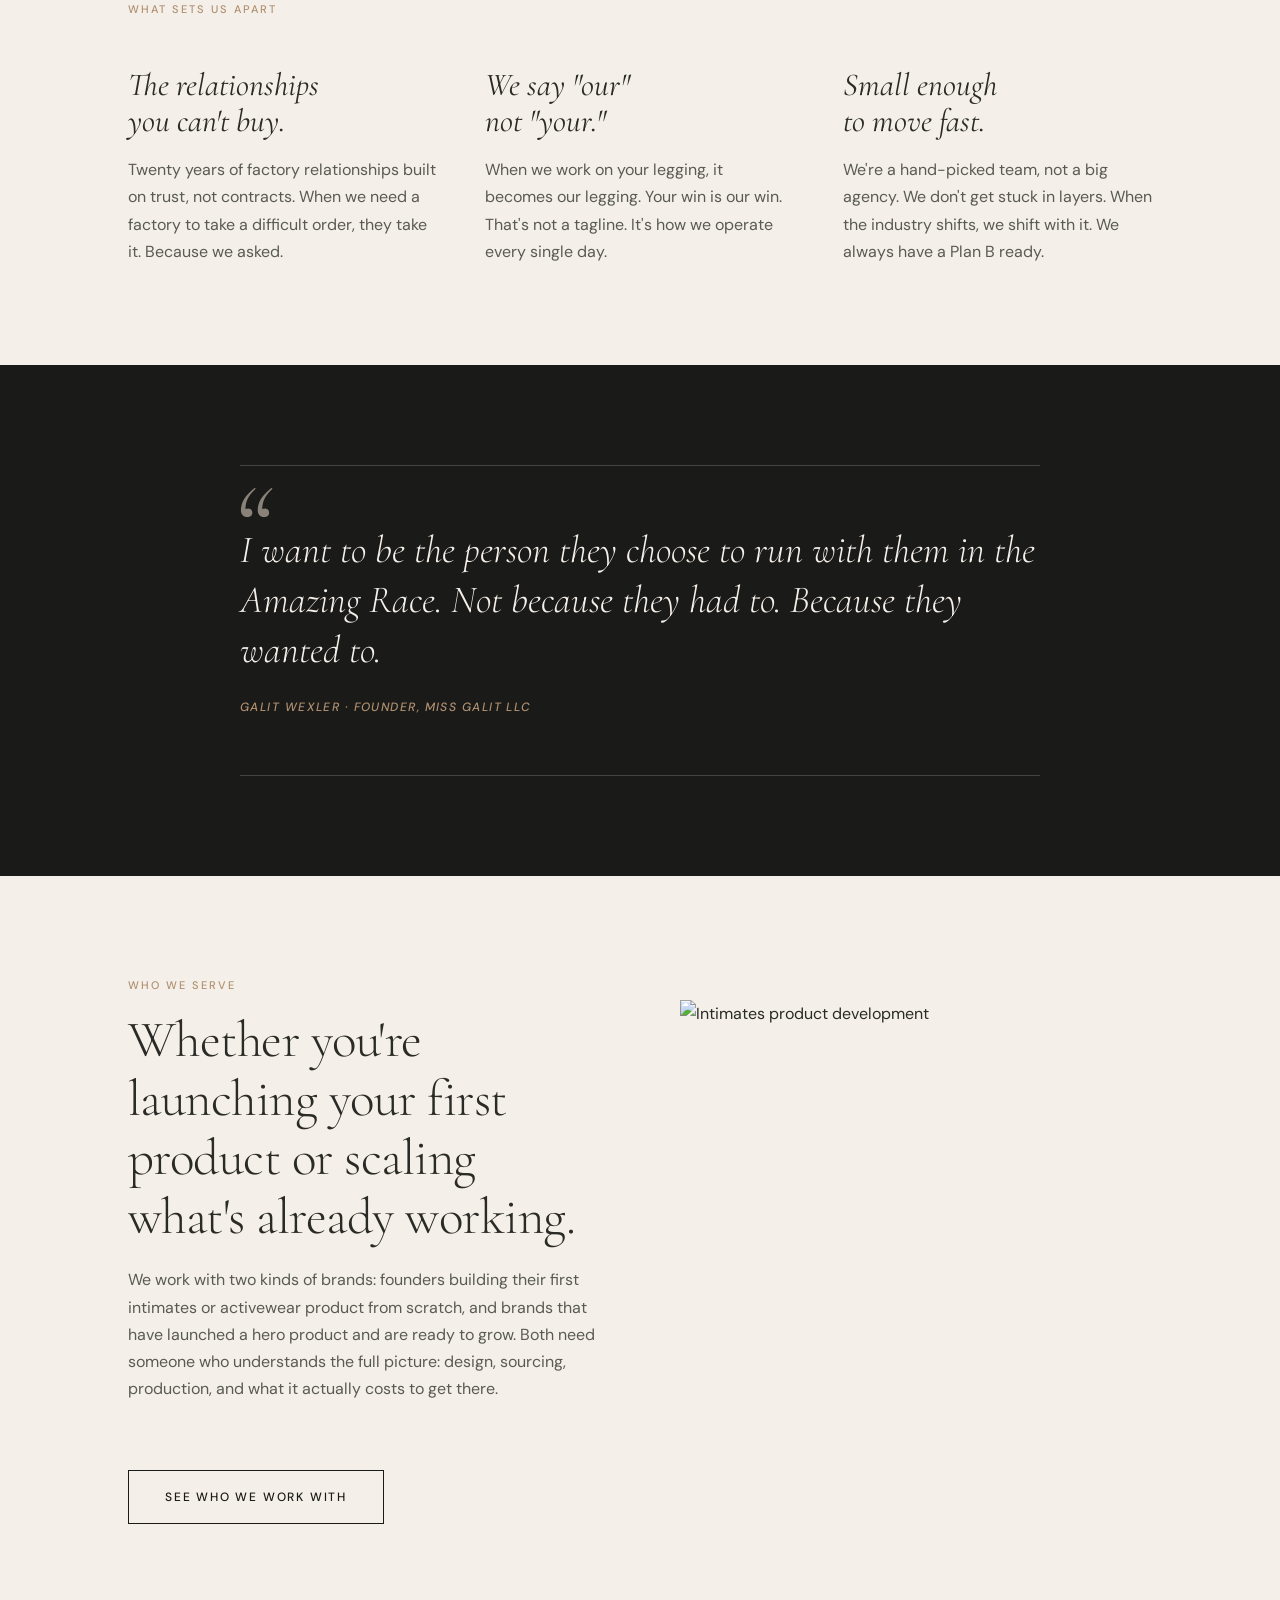
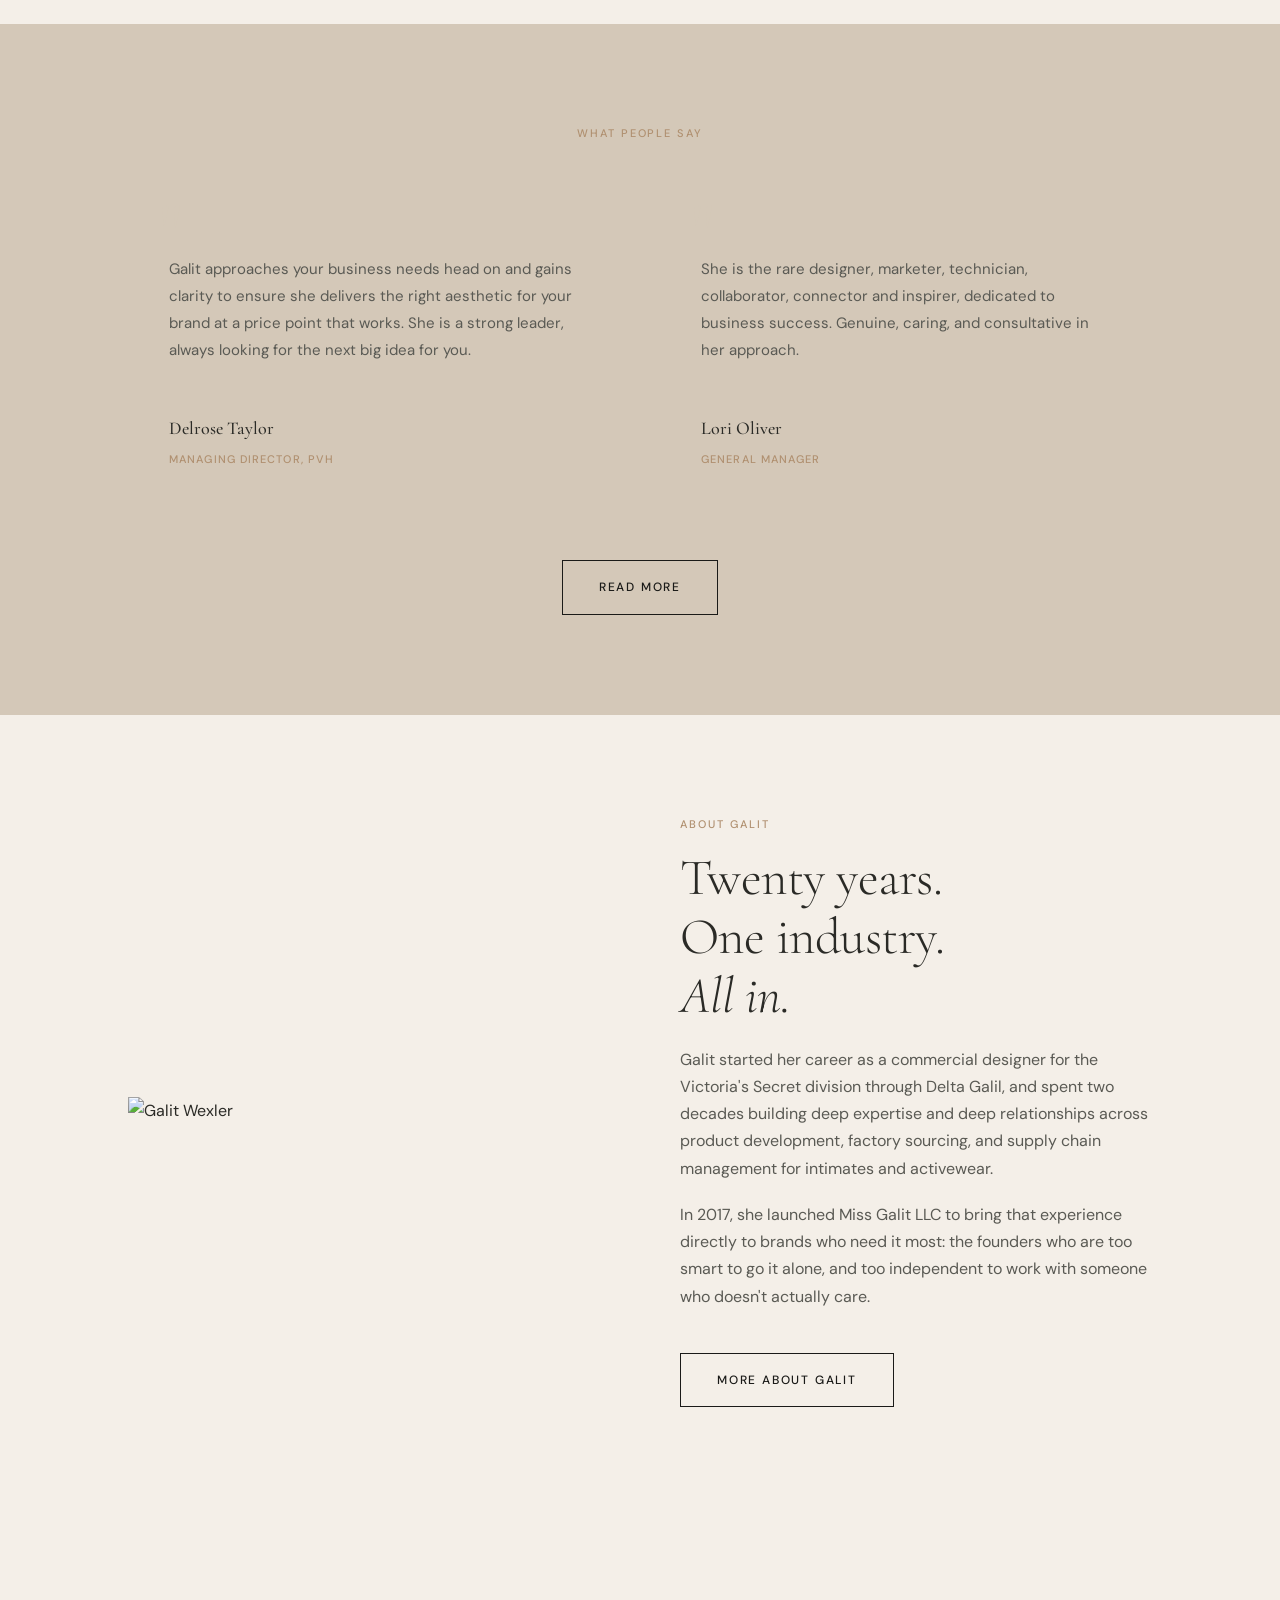
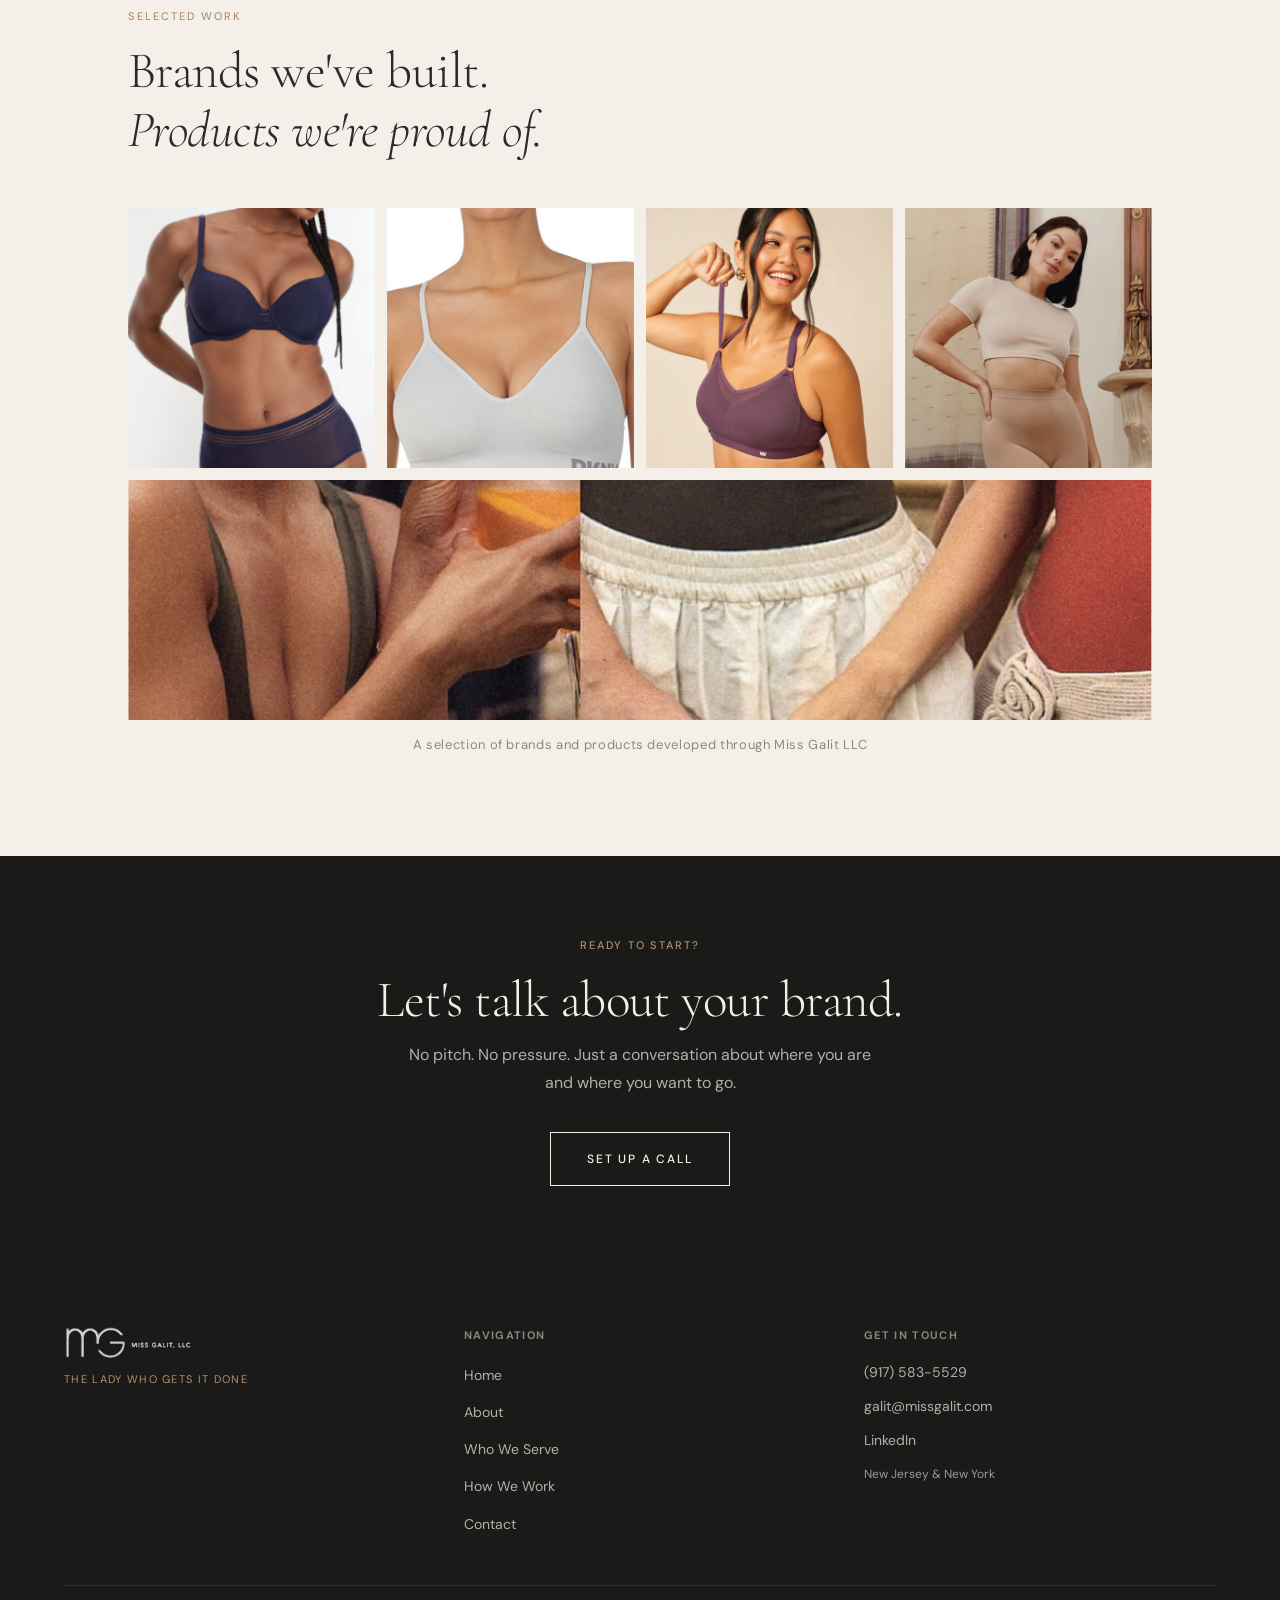
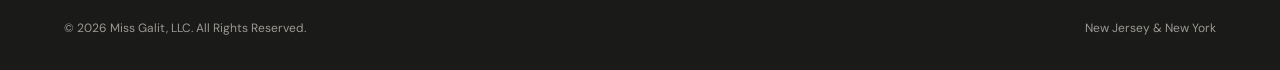
==== commit 7920257b: "Add files via upload" ====
--- a/index.html
+++ b/index.html
@@ -3,8 +3,8 @@
 <head>
   <meta charset="UTF-8" />
   <meta name="viewport" content="width=device-width, initial-scale=1.0" />
-  <title>Miss Galit | Intimates & Activewear Product Development</title>
-  <meta name="description" content="Miss Galit is a product development and supply chain consultancy for intimates, activewear, and swimwear brands. From concept to production — we run with you." />
+  <title>Miss Galit | Intimates &amp; Activewear Product Development</title>
+  <meta name="description" content="Miss Galit is a product development and supply chain consultancy for intimates, activewear, and swimwear brands. From concept to production, we run with you." />
   <link rel="icon" href="https://missgalit.com/wp-content/uploads/2019/03/Fav.jpg" />
   <link rel="stylesheet" href="style.css" />
 </head>
@@ -54,9 +54,9 @@
   <section class="section" style="padding: var(--section-pad) var(--gutter);">
     <div style="max-width: 820px; margin: 0 auto;">
       <span class="eyebrow">What We Do</span>
-      <h2>End-to-end product development and sourcing — with someone who stays in it with you.</h2>
+      <h2>End-to-end product development and sourcing, with someone who stays in it with you.</h2>
       <p class="mt-sm" style="color: var(--mid); font-size: 18px; line-height: 1.8;">
-        Miss Galit is a product development and supply chain consultancy built for intimates, activewear, and swimwear founders. We work from concept to production — handling factory sourcing, material development, costing, and everything in between. The difference is how we work: not as vendors, but as partners. We don't hand you a plan and step back. We run with you.
+        Miss Galit is a product development and supply chain consultancy built for intimates, activewear, and swimwear founders. We work from concept to production, handling factory sourcing, material development, costing, and everything in between. The difference is how we work: not as vendors, but as partners. We don't hand you a plan and step back. We run with you.
       </p>
       <a href="how-we-work.html" class="btn mt-md" style="display: inline-block;">See How We Work</a>
     </div>
@@ -72,17 +72,17 @@
 
         <div>
           <h3 style="font-style: italic;">The relationships<br>you can't buy.</h3>
-          <p style="color: var(--mid); margin-top: 16px;">Twenty years of factory relationships built on trust, not contracts. When we need a factory to take a difficult order — they take it. Because we asked.</p>
+          <p style="color: var(--mid); margin-top: 16px;">Twenty years of factory relationships built on trust, not contracts. When we need a factory to take a difficult order, they take it. Because we asked.</p>
         </div>
 
         <div>
           <h3 style="font-style: italic;">We say "our"<br>not "your."</h3>
-          <p style="color: var(--mid); margin-top: 16px;">When we work on your legging, it becomes our legging. Your win is our win. That's not a tagline — it's how we operate every single day.</p>
+          <p style="color: var(--mid); margin-top: 16px;">When we work on your legging, it becomes our legging. Your win is our win. That's not a tagline. It's how we operate every single day.</p>
         </div>
 
         <div>
           <h3 style="font-style: italic;">Small enough<br>to move fast.</h3>
-          <p style="color: var(--mid); margin-top: 16px;">We're a hand-picked team — not a big agency. We don't get stuck in layers. When the industry shifts, we shift with it. We always have a Plan B ready.</p>
+          <p style="color: var(--mid); margin-top: 16px;">We're a hand-picked team, not a big agency. We don't get stuck in layers. When the industry shifts, we shift with it. We always have a Plan B ready.</p>
         </div>
 
       </div>
@@ -92,7 +92,7 @@
   <!-- PULL QUOTE -->
   <section class="section--dark section" style="padding: var(--section-pad) var(--gutter);">
     <div style="max-width: 800px; margin: 0 auto;">
-      <div class="pull-quote" style="border-color: rgba(244,239,232,0.15);">
+      <div class="pull-quote" style="border-color: rgba(244,239,232,0.2); color: var(--cream);">
         I want to be the person they choose to run with them in the Amazing Race. Not because they had to. Because they wanted to.
         <div class="pull-quote-attr">Galit Wexler · Founder, Miss Galit LLC</div>
       </div>
@@ -106,7 +106,7 @@
         <span class="eyebrow">Who We Serve</span>
         <h2>Whether you're launching your first product or scaling what's already working.</h2>
         <p style="color: var(--mid); margin-top: 20px;">
-          We work with two kinds of brands: founders building their first intimates or activewear product from scratch, and brands that have launched a hero product and are ready to grow. Both need someone who understands the full picture — design, sourcing, production, and what it actually costs to get there.
+          We work with two kinds of brands: founders building their first intimates or activewear product from scratch, and brands that have launched a hero product and are ready to grow. Both need someone who understands the full picture: design, sourcing, production, and what it actually costs to get there.
         </p>
         <a href="who-we-serve.html" class="btn mt-md" style="display: inline-block;">See Who We Work With</a>
       </div>
@@ -124,7 +124,7 @@
 
         <div class="testimonial-card">
           <span class="quote-mark">"</span>
-          <p>Galit approaches your business needs head on and gains clarity to ensure she delivers the right aesthetic for your brand at a price point that works. She is a strong leader — always looking for the next big idea for you.</p>
+          <p>Galit approaches your business needs head on and gains clarity to ensure she delivers the right aesthetic for your brand at a price point that works. She is a strong leader, always looking for the next big idea for you.</p>
           <p class="t-name">Delrose Taylor</p>
           <span class="t-title">Managing Director, PVH</span>
         </div>
@@ -153,7 +153,7 @@
         <span class="eyebrow">About Galit</span>
         <h2>Twenty years.<br>One industry.<br><em>All in.</em></h2>
         <p style="color: var(--mid); margin-top: 20px;">
-          Galit started her career as a commercial designer for the Victoria's Secret division through Delta Galil, and spent two decades building deep expertise — and deeper relationships — across product development, factory sourcing, and supply chain management for intimates and activewear.
+          Galit started her career as a commercial designer for the Victoria's Secret division through Delta Galil, and spent two decades building deep expertise and deep relationships across product development, factory sourcing, and supply chain management for intimates and activewear.
         </p>
         <p style="color: var(--mid);">
           In 2017, she launched Miss Galit LLC to bring that experience directly to brands who need it most: the founders who are too smart to go it alone, and too independent to work with someone who doesn't actually care.
@@ -168,22 +168,16 @@
     <div class="container">
       <span class="eyebrow">Selected Work</span>
       <h2 class="mb-md">Brands we've built.<br><em>Products we're proud of.</em></h2>
-      <div style="display: grid; grid-template-columns: repeat(3, 1fr); gap: 16px;">
-        <div style="grid-column: span 1;">
-          <img src="images/portfolio-navy-set.png" alt="Intimates product development" style="width: 100%; height: 380px; object-fit: cover;" />
-        </div>
-        <div style="grid-column: span 1; display: flex; flex-direction: column; gap: 16px;">
-          <img src="images/portfolio-dkny-bra.png" alt="DKNY bralette development" style="width: 100%; height: 180px; object-fit: cover; object-position: top;" />
-          <img src="images/portfolio-seamless-crop.png" alt="Seamless activewear development" style="width: 100%; height: 180px; object-fit: cover;" />
-        </div>
-        <div style="grid-column: span 1;">
-          <img src="images/portfolio-sports-bra.png" alt="Sports bra development" style="width: 100%; height: 380px; object-fit: cover;" />
-        </div>
-      </div>
-      <div style="margin-top: 16px;">
-        <img src="images/portfolio-collage.png" alt="Miss Galit portfolio — swimwear and lingerie" style="width: 100%; height: 320px; object-fit: cover; object-position: center 30%;" />
-      </div>
-      <p style="color: var(--muted); font-size: 13px; text-align: center; margin-top: 16px; letter-spacing: 0.05em;">A selection of brands and products developed through Miss Galit LLC</p>
+      <div style="display: grid; grid-template-columns: repeat(4, 1fr); gap: 12px;">
+        <img src="images/portfolio-navy-set.png" alt="Intimates set" style="width: 100%; height: 260px; object-fit: cover; object-position: top;" />
+        <img src="images/portfolio-dkny-bra.png" alt="DKNY bralette" style="width: 100%; height: 260px; object-fit: cover; object-position: top;" />
+        <img src="images/portfolio-sports-bra.png" alt="Sports bra" style="width: 100%; height: 260px; object-fit: cover; object-position: top;" />
+        <img src="images/portfolio-seamless-crop.png" alt="Seamless activewear" style="width: 100%; height: 260px; object-fit: cover; object-position: top;" />
+      </div>
+      <div style="margin-top: 12px;">
+        <img src="images/portfolio-collage.png" alt="Miss Galit portfolio" style="width: 100%; height: 240px; object-fit: cover; object-position: center 25%;" />
+      </div>
+      <p style="color: var(--muted); font-size: 13px; text-align: center; margin-top: 14px; letter-spacing: 0.05em;">A selection of brands and products developed through Miss Galit LLC</p>
     </div>
   </section>
 
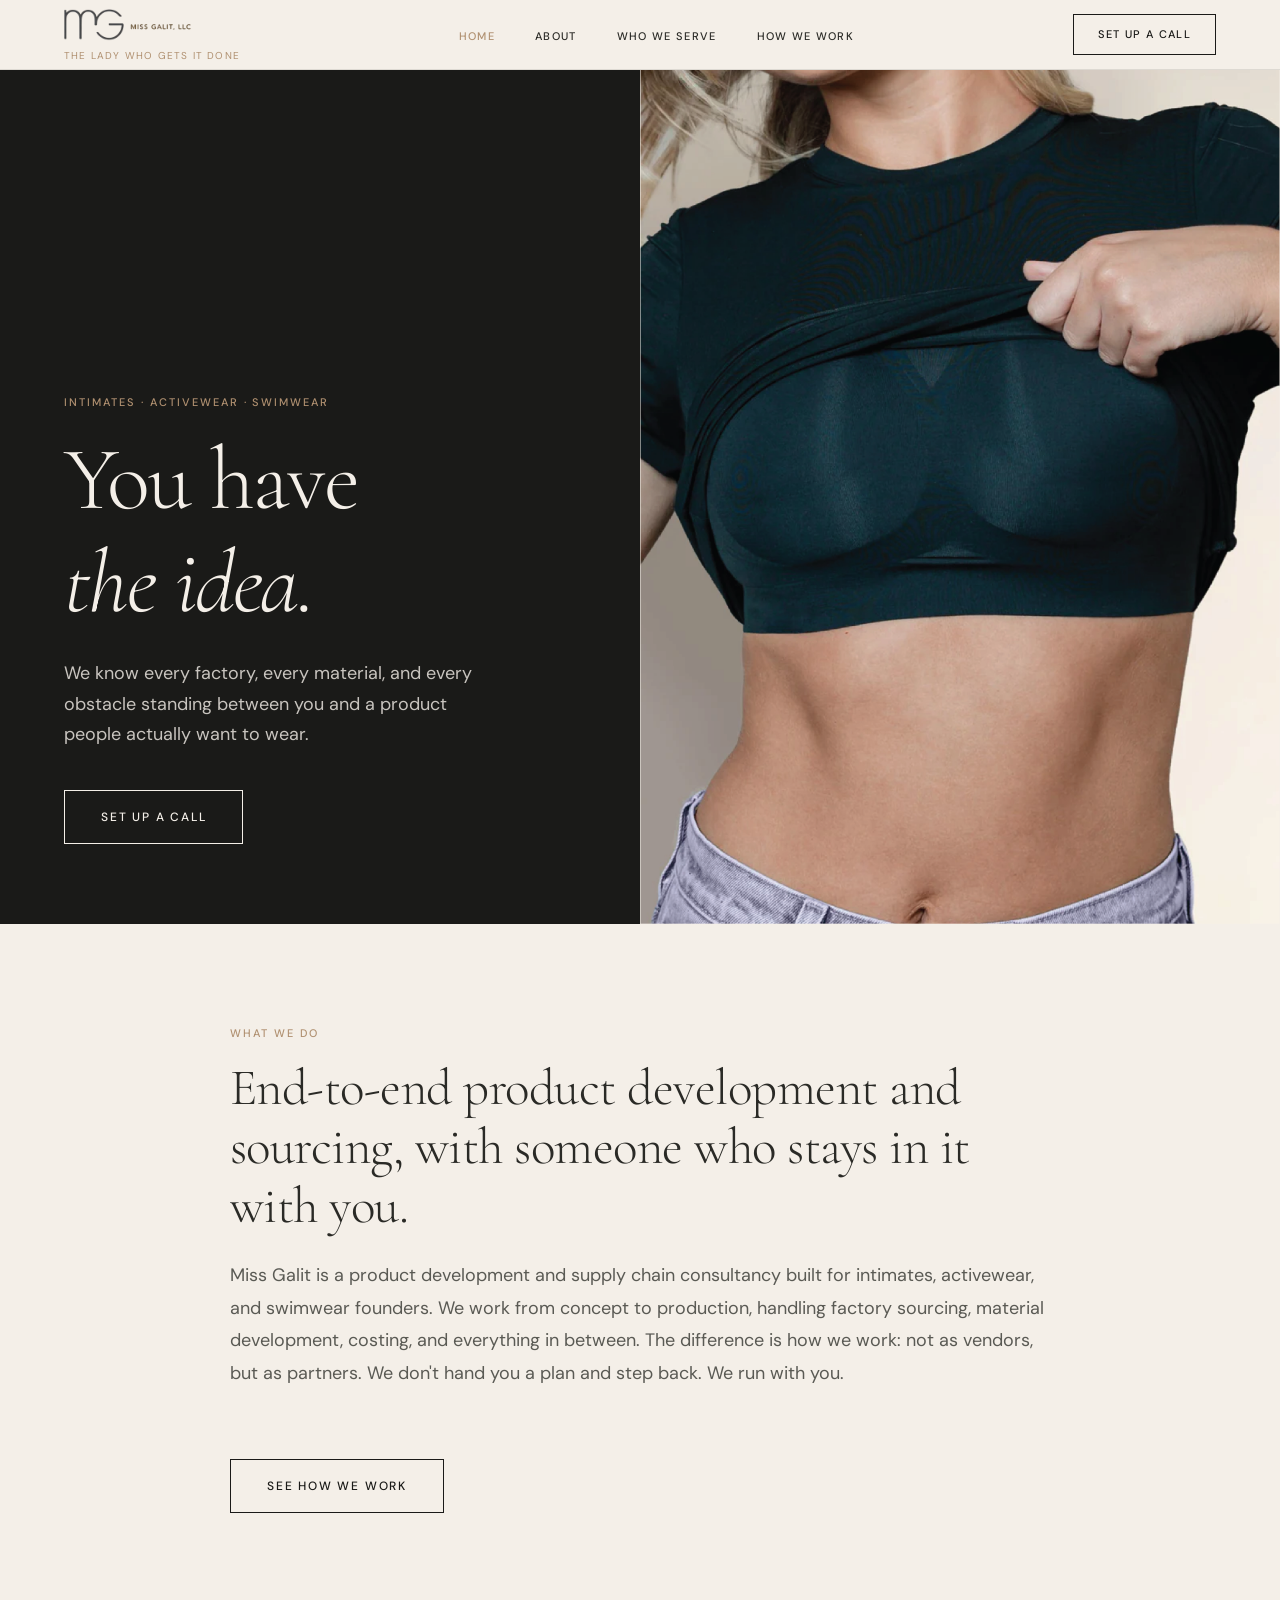
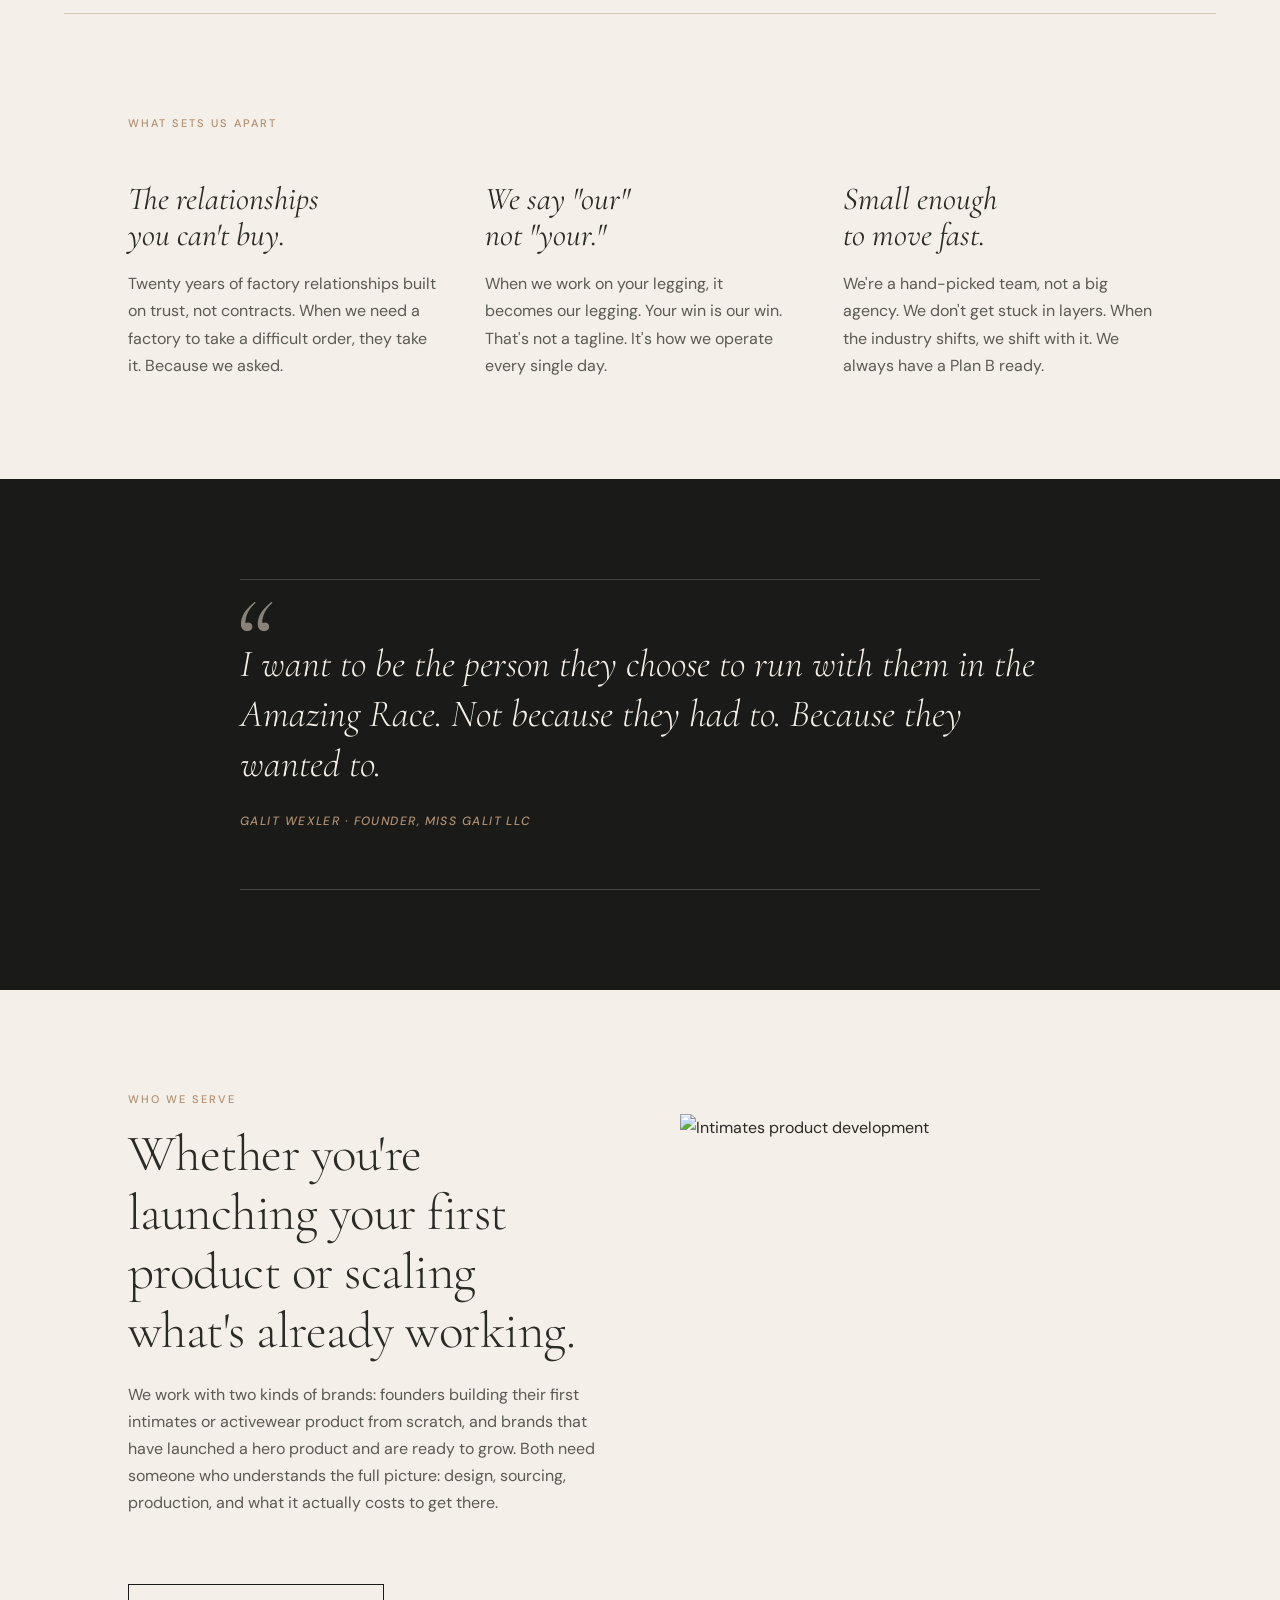
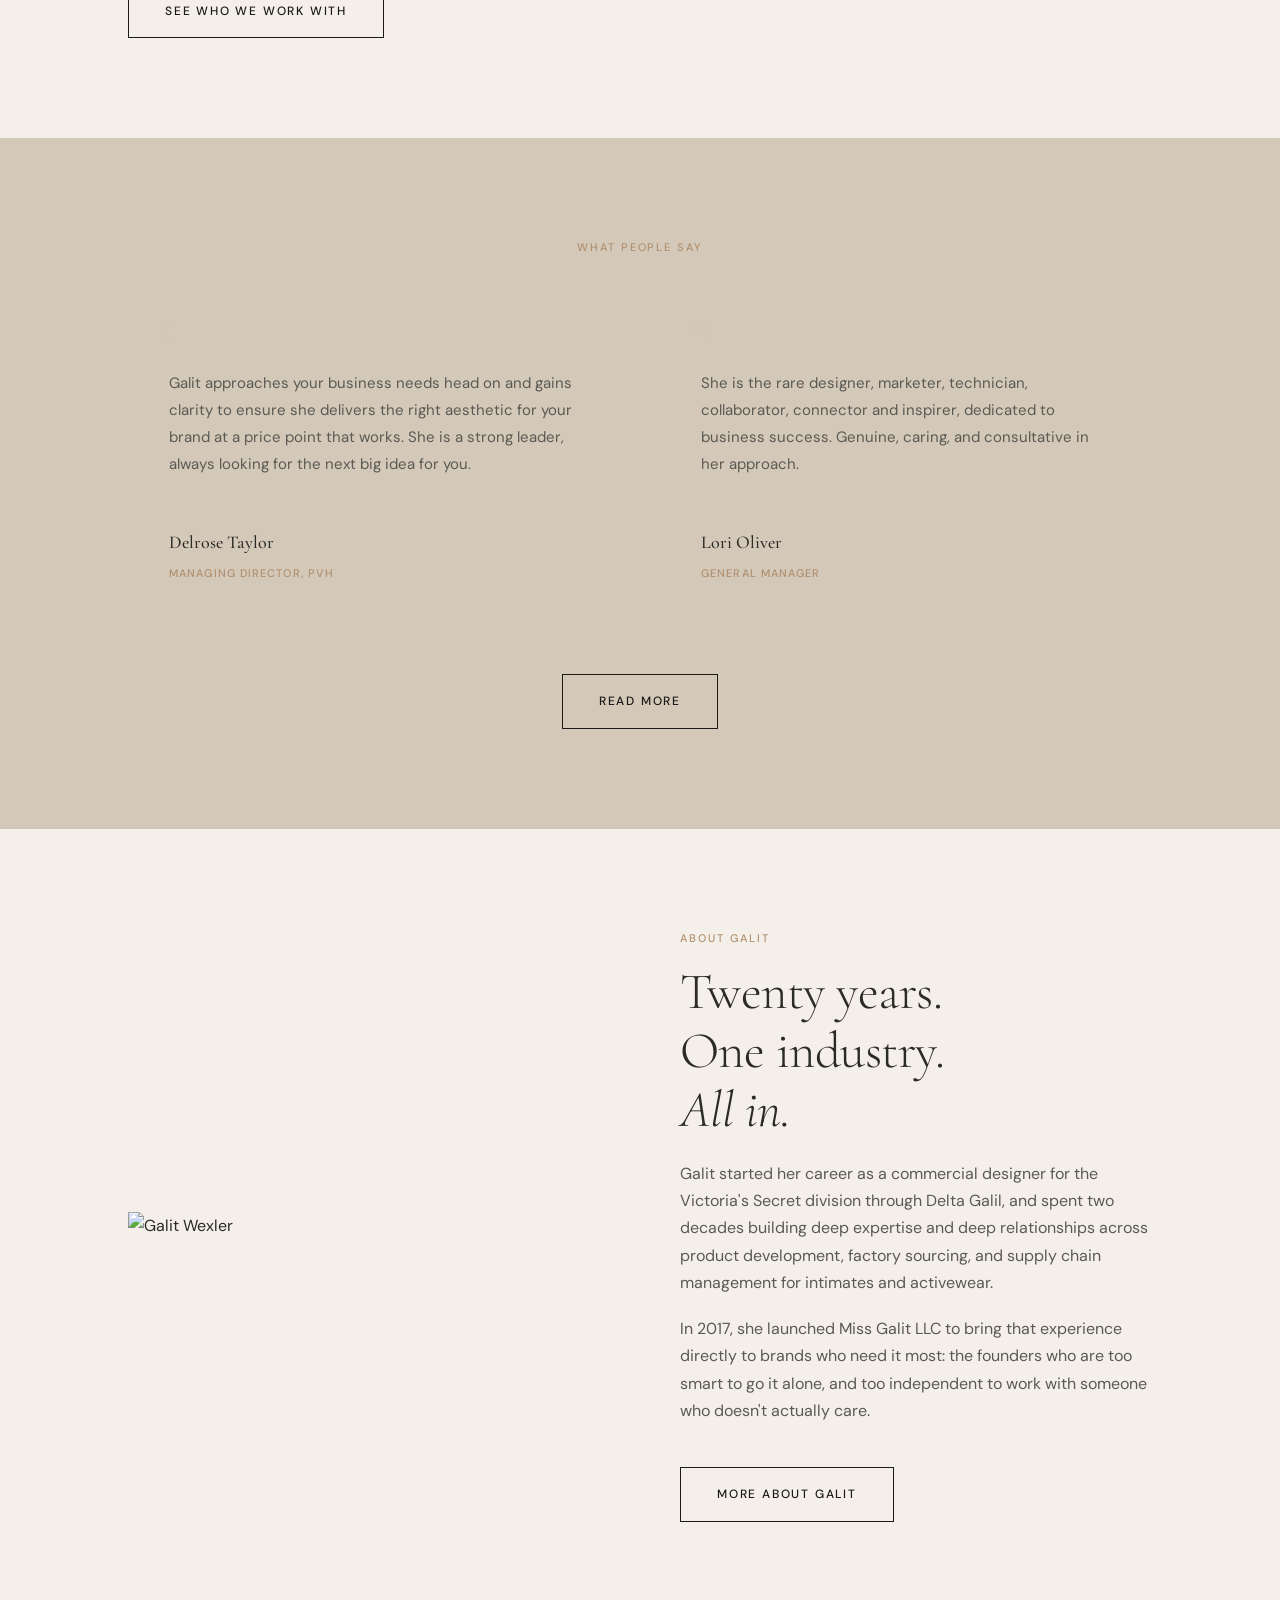
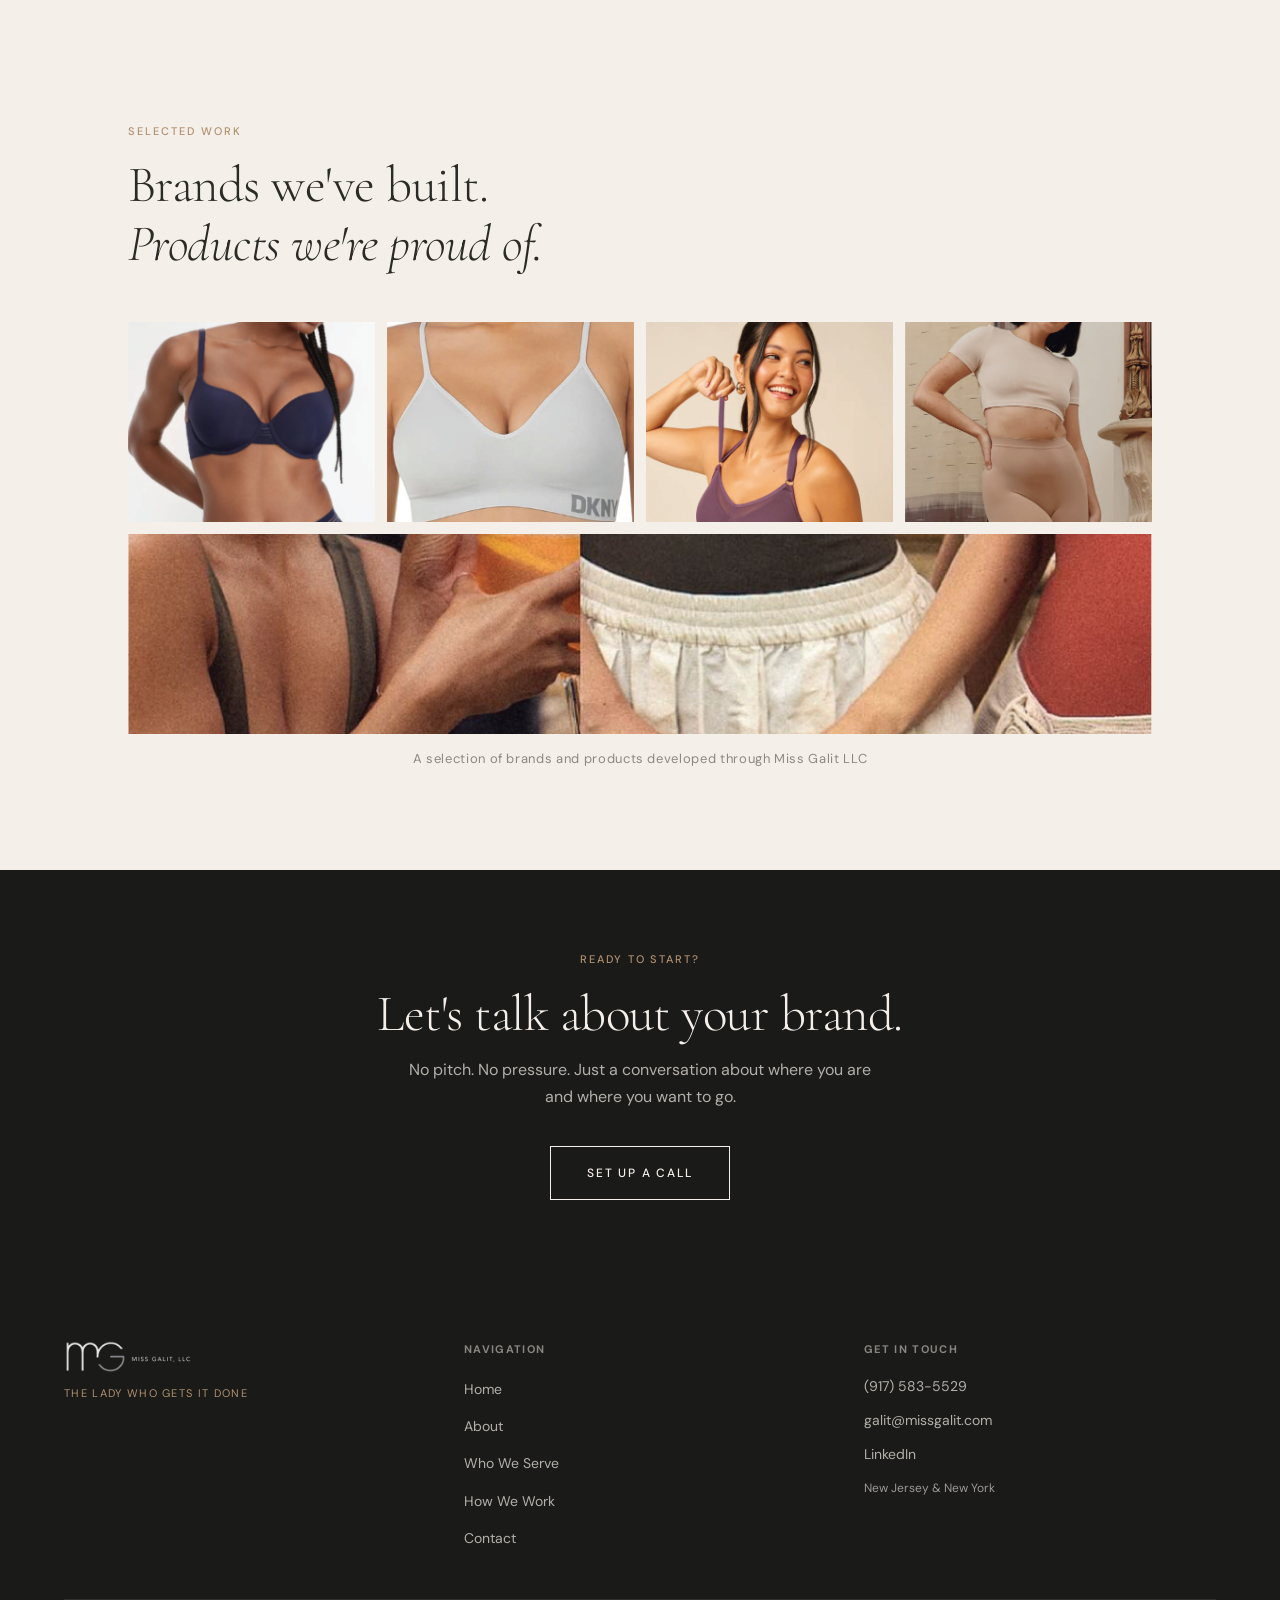
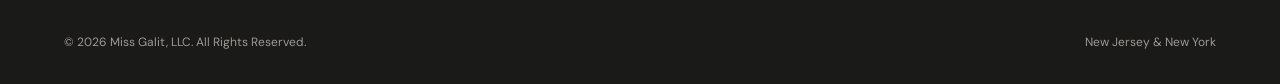
==== commit 4e2faa93: "Add files via upload" ====
--- a/index.html
+++ b/index.html
@@ -40,13 +40,17 @@
   </div>
 
   <!-- HERO -->
-  <section class="hero">
-    <div class="hero-bg" style="background-image: url('images/portfolio-seamless-activewear.png'); background-position: top center;"></div>
-    <div class="hero-content">
-      <span class="eyebrow">Intimates · Activewear · Swimwear</span>
-      <h1>You have<br><em>the idea.</em></h1>
-      <p>We know every factory, every material, and every obstacle standing between you and a product people actually want to wear.</p>
-      <a href="contact.html" class="btn btn--light">Set Up a Call</a>
+  <section style="padding-top: 70px; min-height: 88vh; display: grid; grid-template-columns: 1fr 1fr;">
+    <div style="background: var(--charcoal); display: flex; align-items: flex-end; padding: 80px 5vw;">
+      <div>
+        <span class="eyebrow" style="color: var(--stone);">Intimates · Activewear · Swimwear</span>
+        <h1 style="color: var(--cream);">You have<br><em>the idea.</em></h1>
+        <p style="color: rgba(244,239,232,0.8); font-size: 18px; max-width: 420px; margin: 24px 0 40px;">We know every factory, every material, and every obstacle standing between you and a product people actually want to wear.</p>
+        <a href="contact.html" class="btn btn--light">Set Up a Call</a>
+      </div>
+    </div>
+    <div style="overflow: hidden; min-height: 500px;">
+      <img src="images/portfolio-seamless-activewear.png" alt="Seamless activewear product" style="width: 100%; height: 100%; object-fit: cover; object-position: center top; display: block;" />
     </div>
   </section>
 
@@ -169,13 +173,13 @@
       <span class="eyebrow">Selected Work</span>
       <h2 class="mb-md">Brands we've built.<br><em>Products we're proud of.</em></h2>
       <div style="display: grid; grid-template-columns: repeat(4, 1fr); gap: 12px;">
-        <img src="images/portfolio-navy-set.png" alt="Intimates set" style="width: 100%; height: 260px; object-fit: cover; object-position: top;" />
-        <img src="images/portfolio-dkny-bra.png" alt="DKNY bralette" style="width: 100%; height: 260px; object-fit: cover; object-position: top;" />
-        <img src="images/portfolio-sports-bra.png" alt="Sports bra" style="width: 100%; height: 260px; object-fit: cover; object-position: top;" />
-        <img src="images/portfolio-seamless-crop.png" alt="Seamless activewear" style="width: 100%; height: 260px; object-fit: cover; object-position: top;" />
+        <img src="images/portfolio-navy-set.png" alt="Intimates set" style="width: 100%; height: 200px; object-fit: cover; object-position: top;" />
+        <img src="images/portfolio-dkny-bra.png" alt="DKNY bralette" style="width: 100%; height: 200px; object-fit: cover; object-position: center 60%;" />
+        <img src="images/portfolio-sports-bra.png" alt="Sports bra" style="width: 100%; height: 200px; object-fit: cover; object-position: top;" />
+        <img src="images/portfolio-seamless-crop.png" alt="Seamless activewear" style="width: 100%; height: 200px; object-fit: cover; object-position: center;" />
       </div>
       <div style="margin-top: 12px;">
-        <img src="images/portfolio-collage.png" alt="Miss Galit portfolio" style="width: 100%; height: 240px; object-fit: cover; object-position: center 25%;" />
+        <img src="images/portfolio-collage.png" alt="Miss Galit portfolio" style="width: 100%; height: 200px; object-fit: cover; object-position: center 25%;" />
       </div>
       <p style="color: var(--muted); font-size: 13px; text-align: center; margin-top: 14px; letter-spacing: 0.05em;">A selection of brands and products developed through Miss Galit LLC</p>
     </div>
--- a/style.css
+++ b/style.css
@@ -186,7 +186,7 @@
   transition: background 0.3s ease;
 }
 .nav-logo img {
-  height: 44px;
+  height: 40px;
   width: auto;
 }
 .nav-logo .tagline {
@@ -509,7 +509,7 @@
   border-bottom: 1px solid rgba(244,239,232,0.1);
   margin-bottom: 32px;
 }
-.footer-logo img { height: 32px; filter: brightness(0) invert(1); opacity: 0.8; margin-bottom: 12px; }
+.footer-logo img { height: 32px; opacity: 0.9; margin-bottom: 12px; }
 .footer-tagline {
   font-size: 11px;
   letter-spacing: 0.12em;
@@ -586,4 +586,5 @@
   .footer-bottom { flex-direction: column; gap: 8px; }
   .process-step { grid-template-columns: 48px 1fr; gap: 20px; }
   .audience-card { padding: 36px 28px; }
-}
+  section[style*="grid-template-columns: 1fr 1fr"] { grid-template-columns: 1fr !important; }
+}
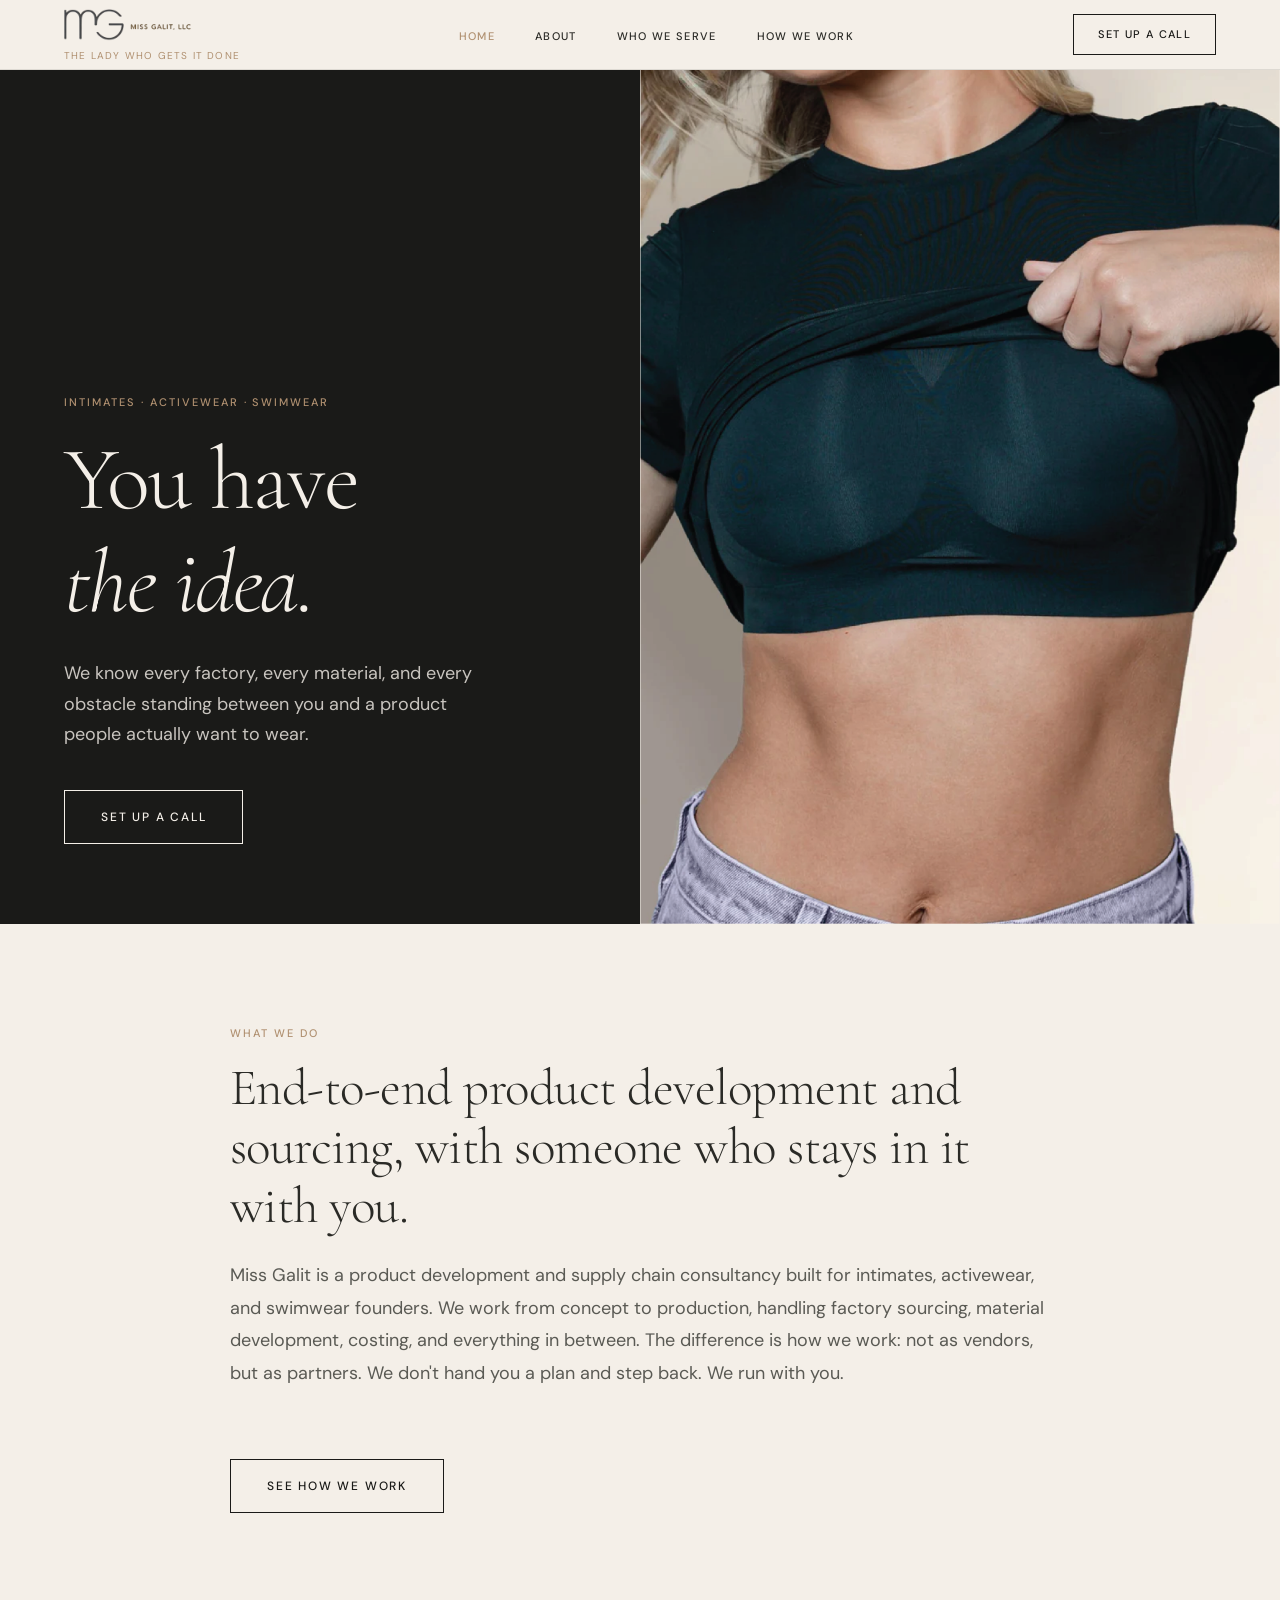
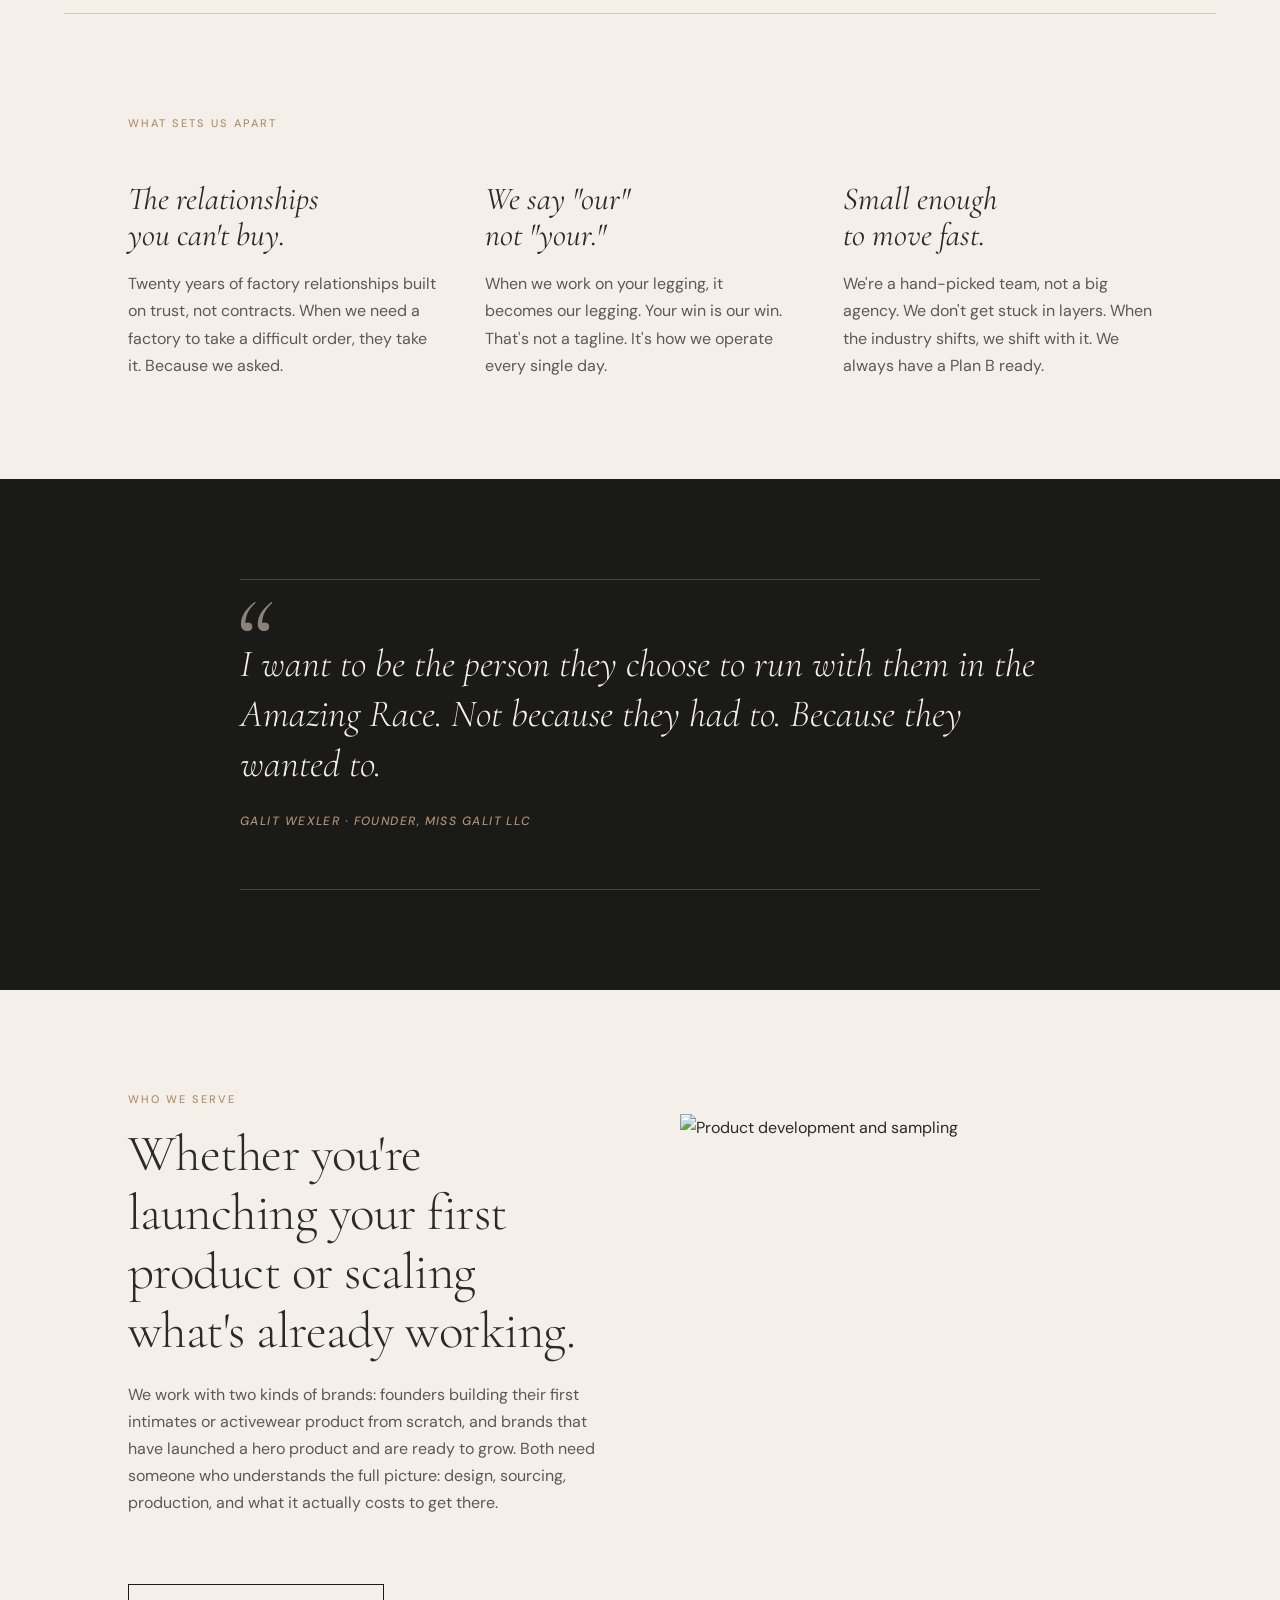
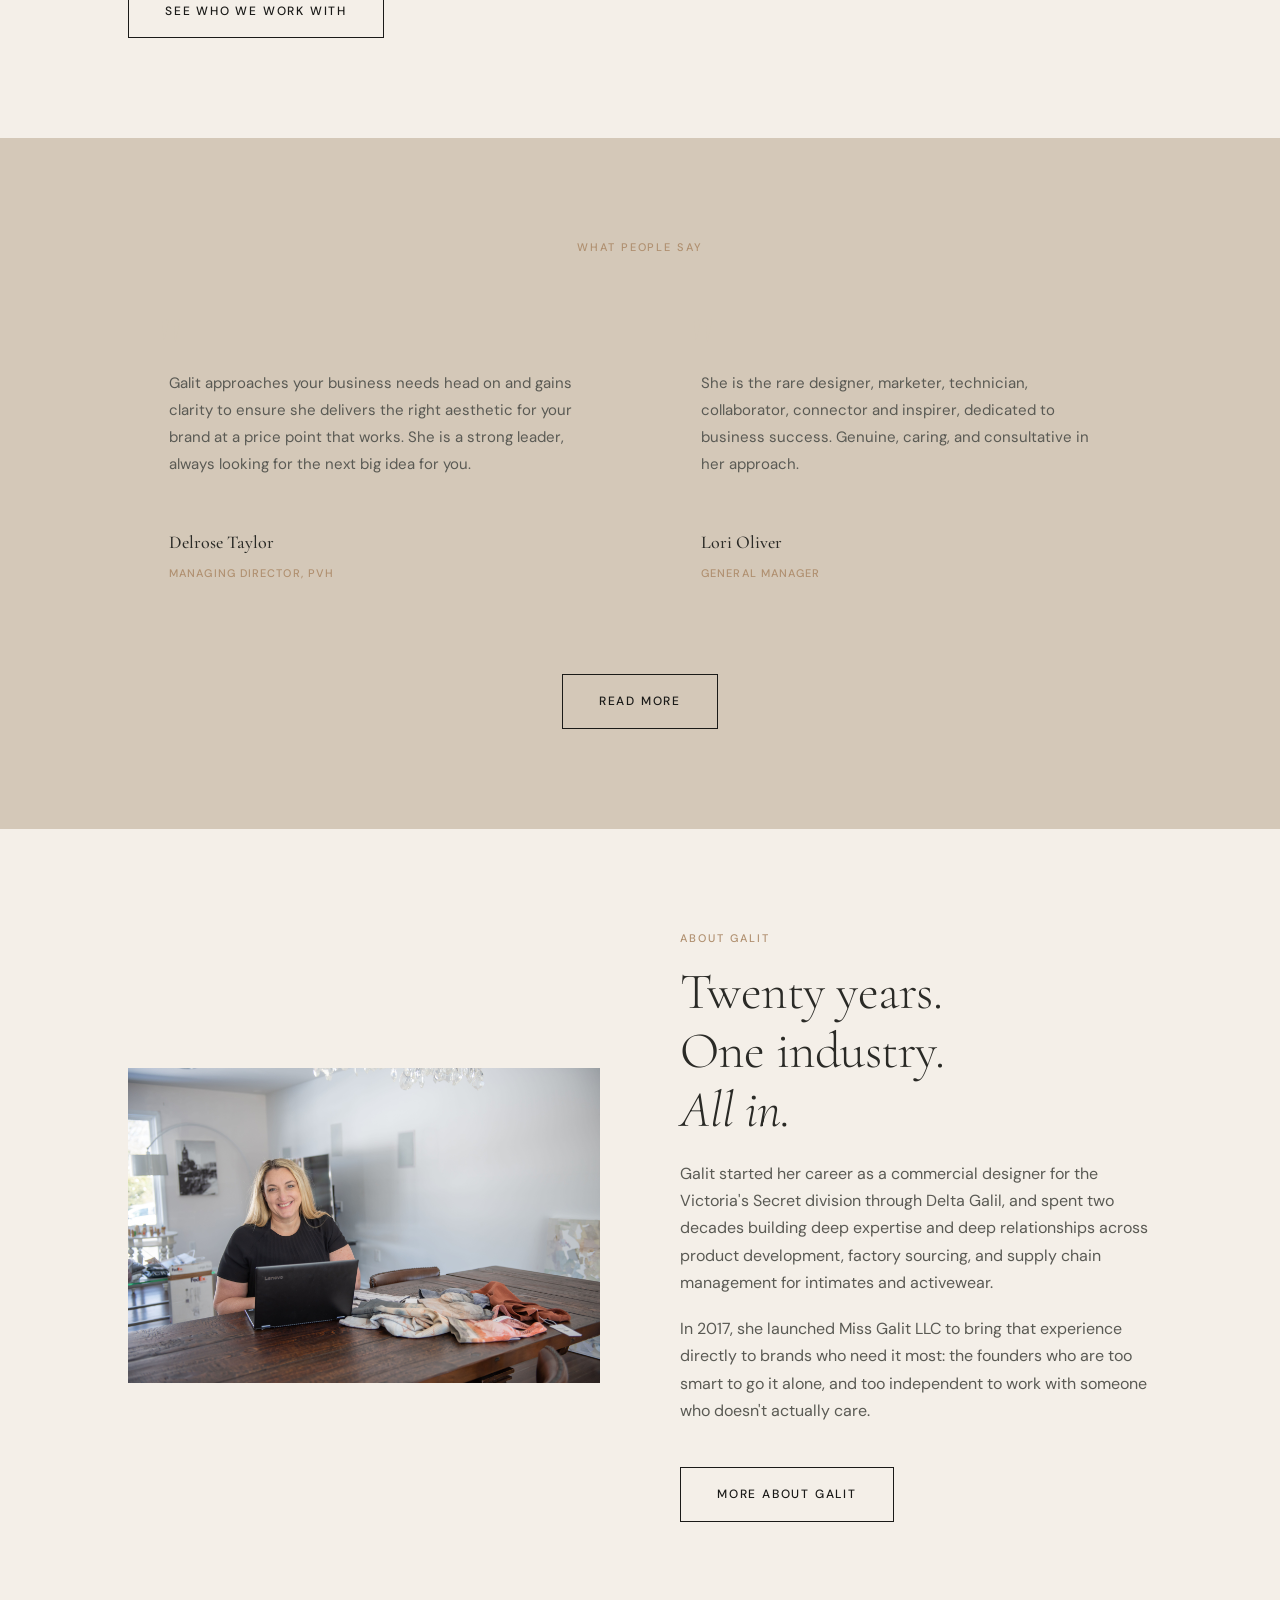
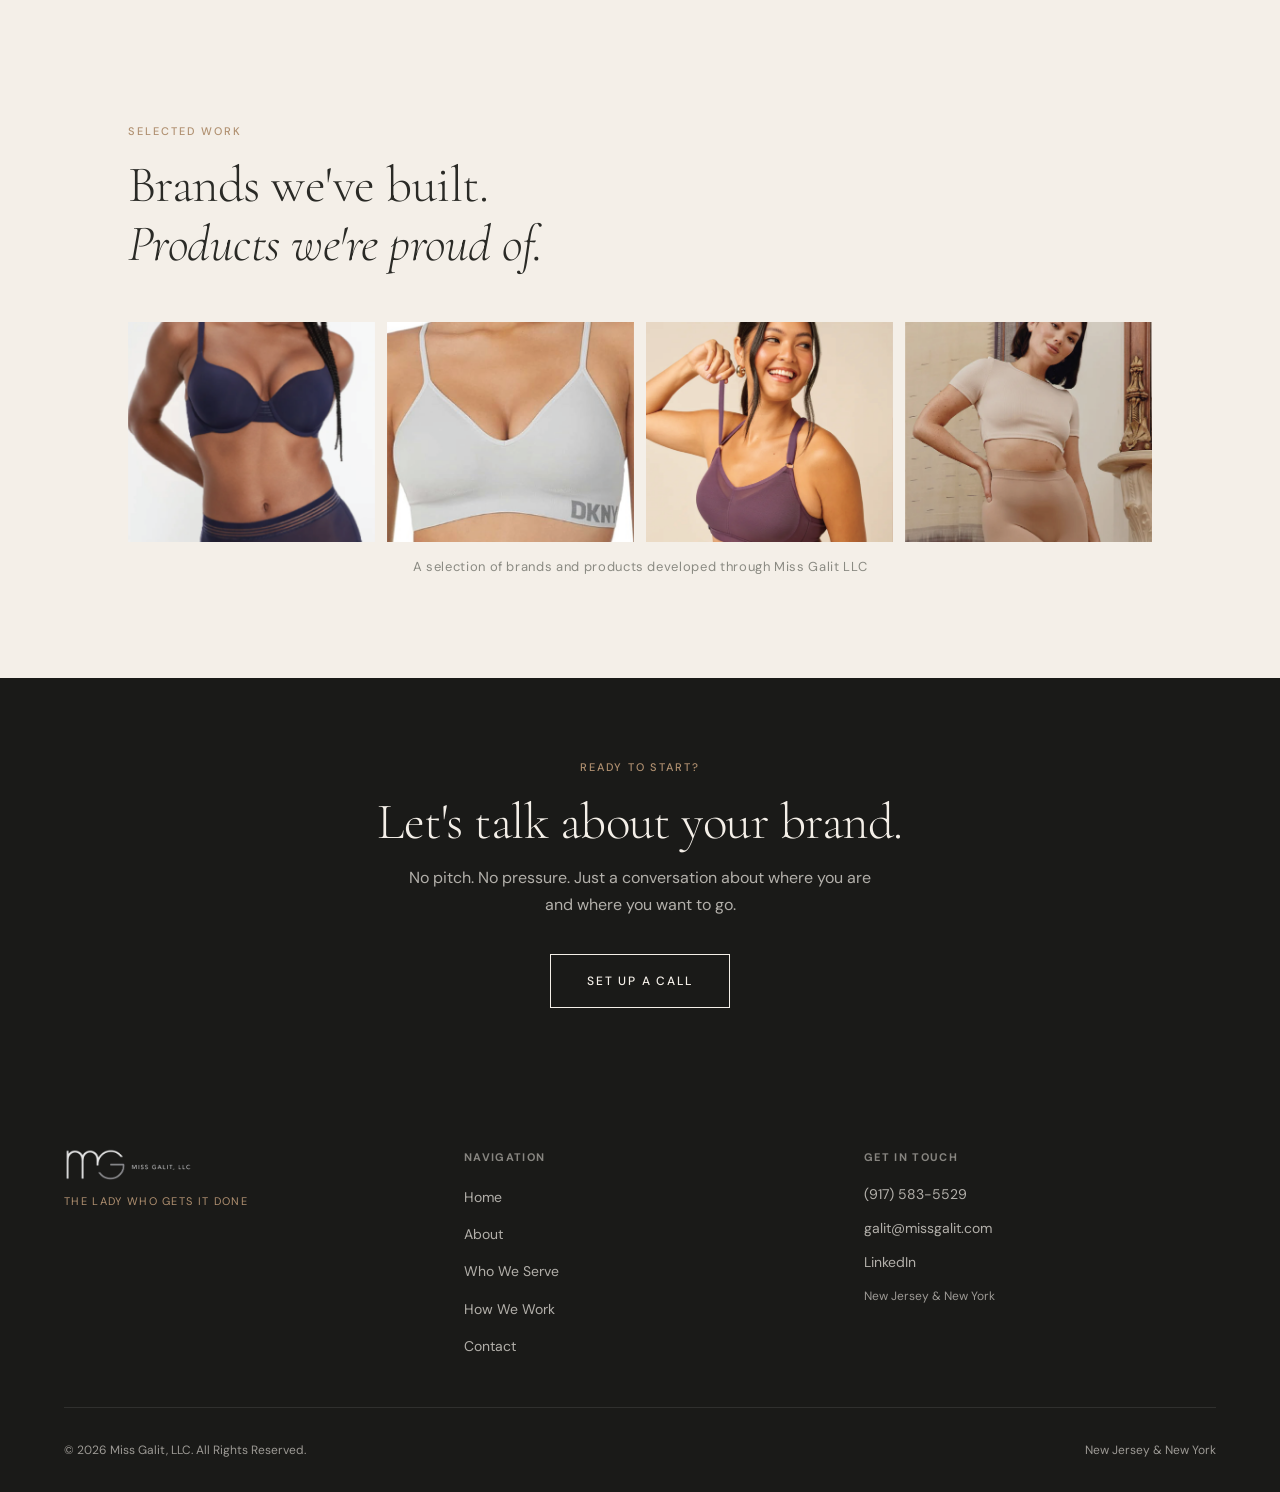
==== commit c4a455e1: "Add files via upload" ====
--- a/index.html
+++ b/index.html
@@ -5,6 +5,7 @@
   <meta name="viewport" content="width=device-width, initial-scale=1.0" />
   <title>Miss Galit | Intimates &amp; Activewear Product Development</title>
   <meta name="description" content="Miss Galit is a product development and supply chain consultancy for intimates, activewear, and swimwear brands. From concept to production, we run with you." />
+  <!-- [PHOTO: Replace favicon with a new .ico or .png file — add to images/ folder and update this path] -->
   <link rel="icon" href="https://missgalit.com/wp-content/uploads/2019/03/Fav.jpg" />
   <link rel="stylesheet" href="style.css" />
 </head>
@@ -40,7 +41,7 @@
   </div>
 
   <!-- HERO -->
-  <section style="padding-top: 70px; min-height: 88vh; display: grid; grid-template-columns: 1fr 1fr;">
+  <section style="margin-top: 70px; min-height: calc(88vh - 70px); display: grid; grid-template-columns: 1fr 1fr;">
     <div style="background: var(--charcoal); display: flex; align-items: flex-end; padding: 80px 5vw;">
       <div>
         <span class="eyebrow" style="color: var(--stone);">Intimates · Activewear · Swimwear</span>
@@ -49,7 +50,7 @@
         <a href="contact.html" class="btn btn--light">Set Up a Call</a>
       </div>
     </div>
-    <div style="overflow: hidden; min-height: 500px;">
+    <div style="overflow: hidden;">
       <img src="images/portfolio-seamless-activewear.png" alt="Seamless activewear product" style="width: 100%; height: 100%; object-fit: cover; object-position: center top; display: block;" />
     </div>
   </section>
@@ -115,7 +116,7 @@
         <a href="who-we-serve.html" class="btn mt-md" style="display: inline-block;">See Who We Work With</a>
       </div>
       <div>
-        <img src="https://missgalit.com/wp-content/uploads/2019/06/pYQYkyV.jpg" alt="Intimates product development" style="width: 100%; height: 500px; object-fit: cover;" />
+        <img src="images/galit-bra-sample-bw.jpeg" alt="Product development and sampling" style="width: 100%; height: 500px; object-fit: cover; object-position: center 30%;" />
       </div>
     </div>
   </section>
@@ -151,7 +152,7 @@
   <section class="section" style="padding: var(--section-pad) var(--gutter);">
     <div class="grid-2 container" style="gap: 80px;">
       <div>
-        <img src="https://missgalit.com/wp-content/uploads/2019/07/ABOUT-MISS-GALI..jpeg" alt="Galit Wexler" style="width: 100%; max-height: 600px; object-fit: cover;" />
+        <img src="images/galit-desk-wide.jpeg" alt="Galit Wexler" style="width: 100%; max-height: 600px; object-fit: cover; object-position: center top;" />
       </div>
       <div>
         <span class="eyebrow">About Galit</span>
@@ -173,13 +174,10 @@
       <span class="eyebrow">Selected Work</span>
       <h2 class="mb-md">Brands we've built.<br><em>Products we're proud of.</em></h2>
       <div style="display: grid; grid-template-columns: repeat(4, 1fr); gap: 12px;">
-        <img src="images/portfolio-navy-set.png" alt="Intimates set" style="width: 100%; height: 200px; object-fit: cover; object-position: top;" />
-        <img src="images/portfolio-dkny-bra.png" alt="DKNY bralette" style="width: 100%; height: 200px; object-fit: cover; object-position: center 60%;" />
-        <img src="images/portfolio-sports-bra.png" alt="Sports bra" style="width: 100%; height: 200px; object-fit: cover; object-position: top;" />
-        <img src="images/portfolio-seamless-crop.png" alt="Seamless activewear" style="width: 100%; height: 200px; object-fit: cover; object-position: center;" />
-      </div>
-      <div style="margin-top: 12px;">
-        <img src="images/portfolio-collage.png" alt="Miss Galit portfolio" style="width: 100%; height: 200px; object-fit: cover; object-position: center 25%;" />
+        <img src="images/portfolio-navy-set.png" alt="Intimates set" style="width: 100%; height: 220px; object-fit: cover; object-position: center 20%;" />
+        <img src="images/portfolio-dkny-bra.png" alt="DKNY bralette" style="width: 100%; height: 220px; object-fit: cover; object-position: center 65%;" />
+        <img src="images/portfolio-sports-bra.png" alt="Sports bra" style="width: 100%; height: 220px; object-fit: cover; object-position: center 15%;" />
+        <img src="images/portfolio-seamless-crop.png" alt="Seamless activewear" style="width: 100%; height: 220px; object-fit: cover; object-position: center 30%;" />
       </div>
       <p style="color: var(--muted); font-size: 13px; text-align: center; margin-top: 14px; letter-spacing: 0.05em;">A selection of brands and products developed through Miss Galit LLC</p>
     </div>
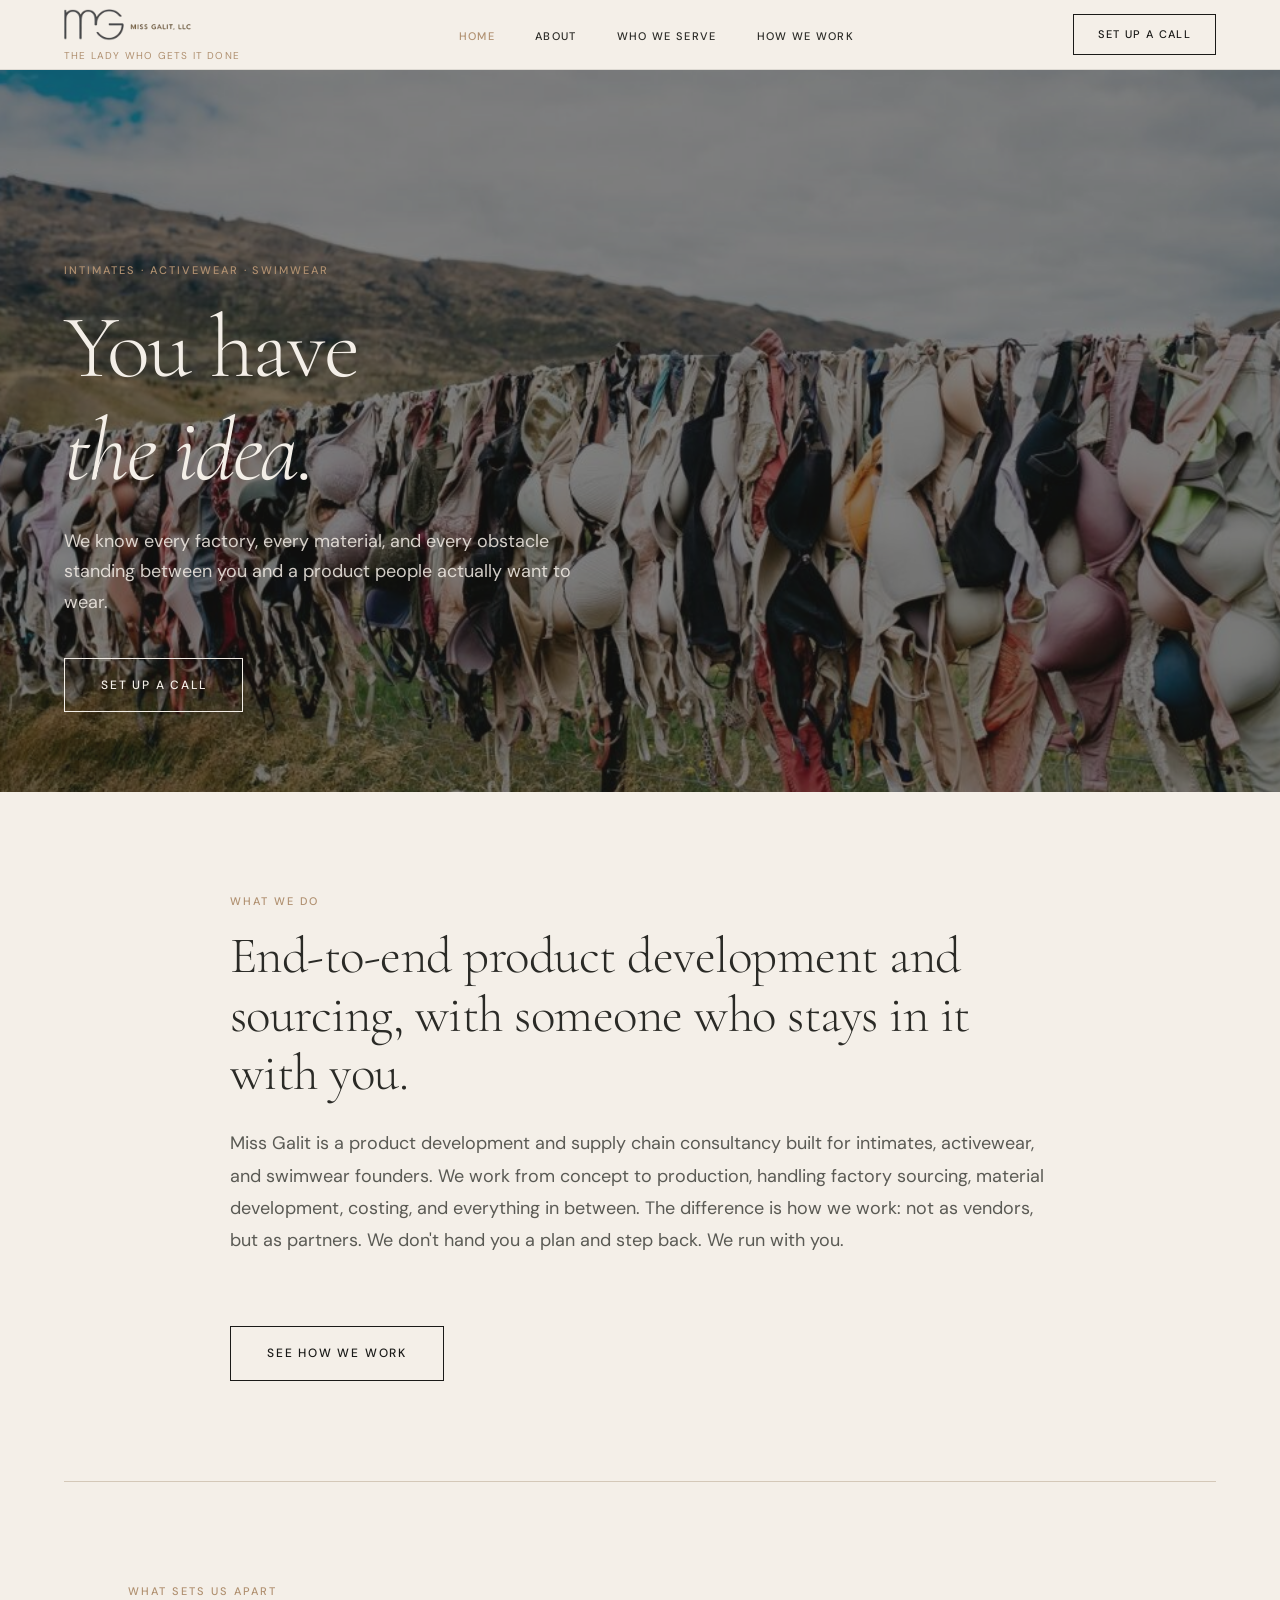
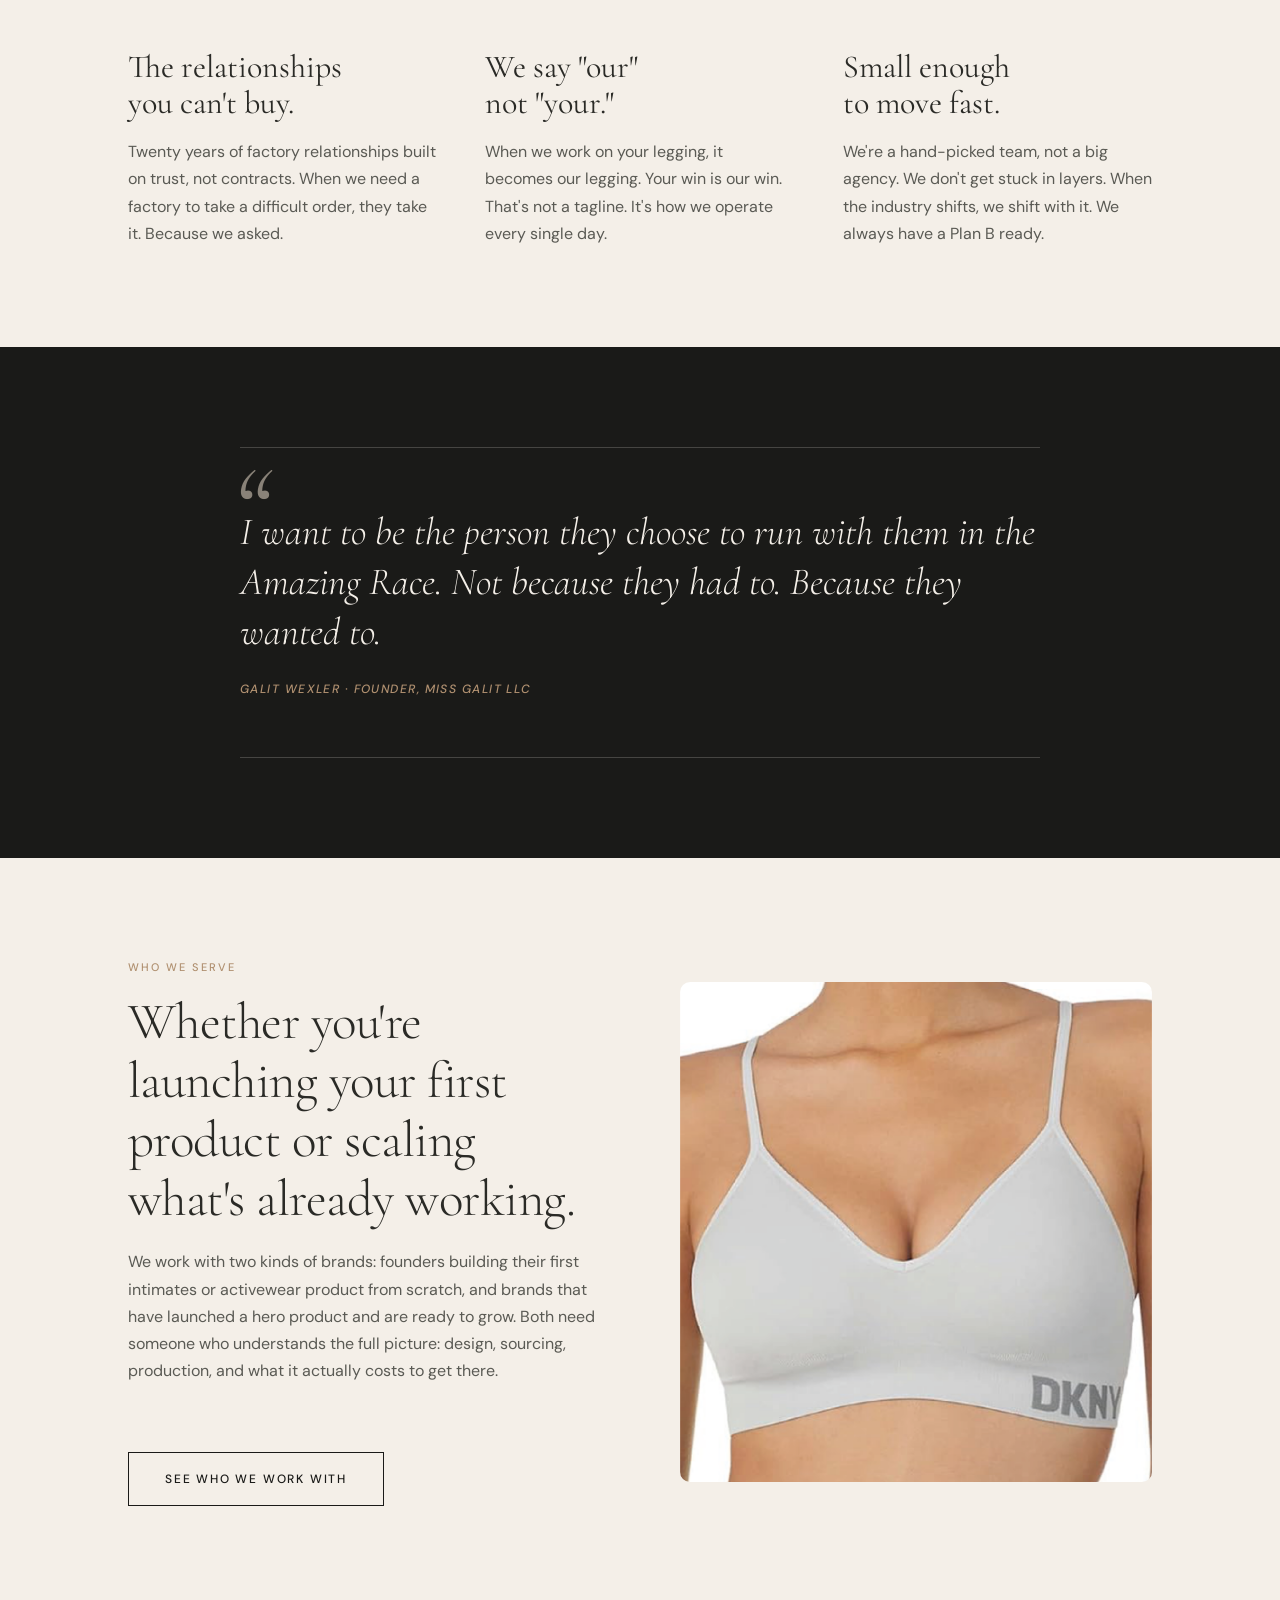
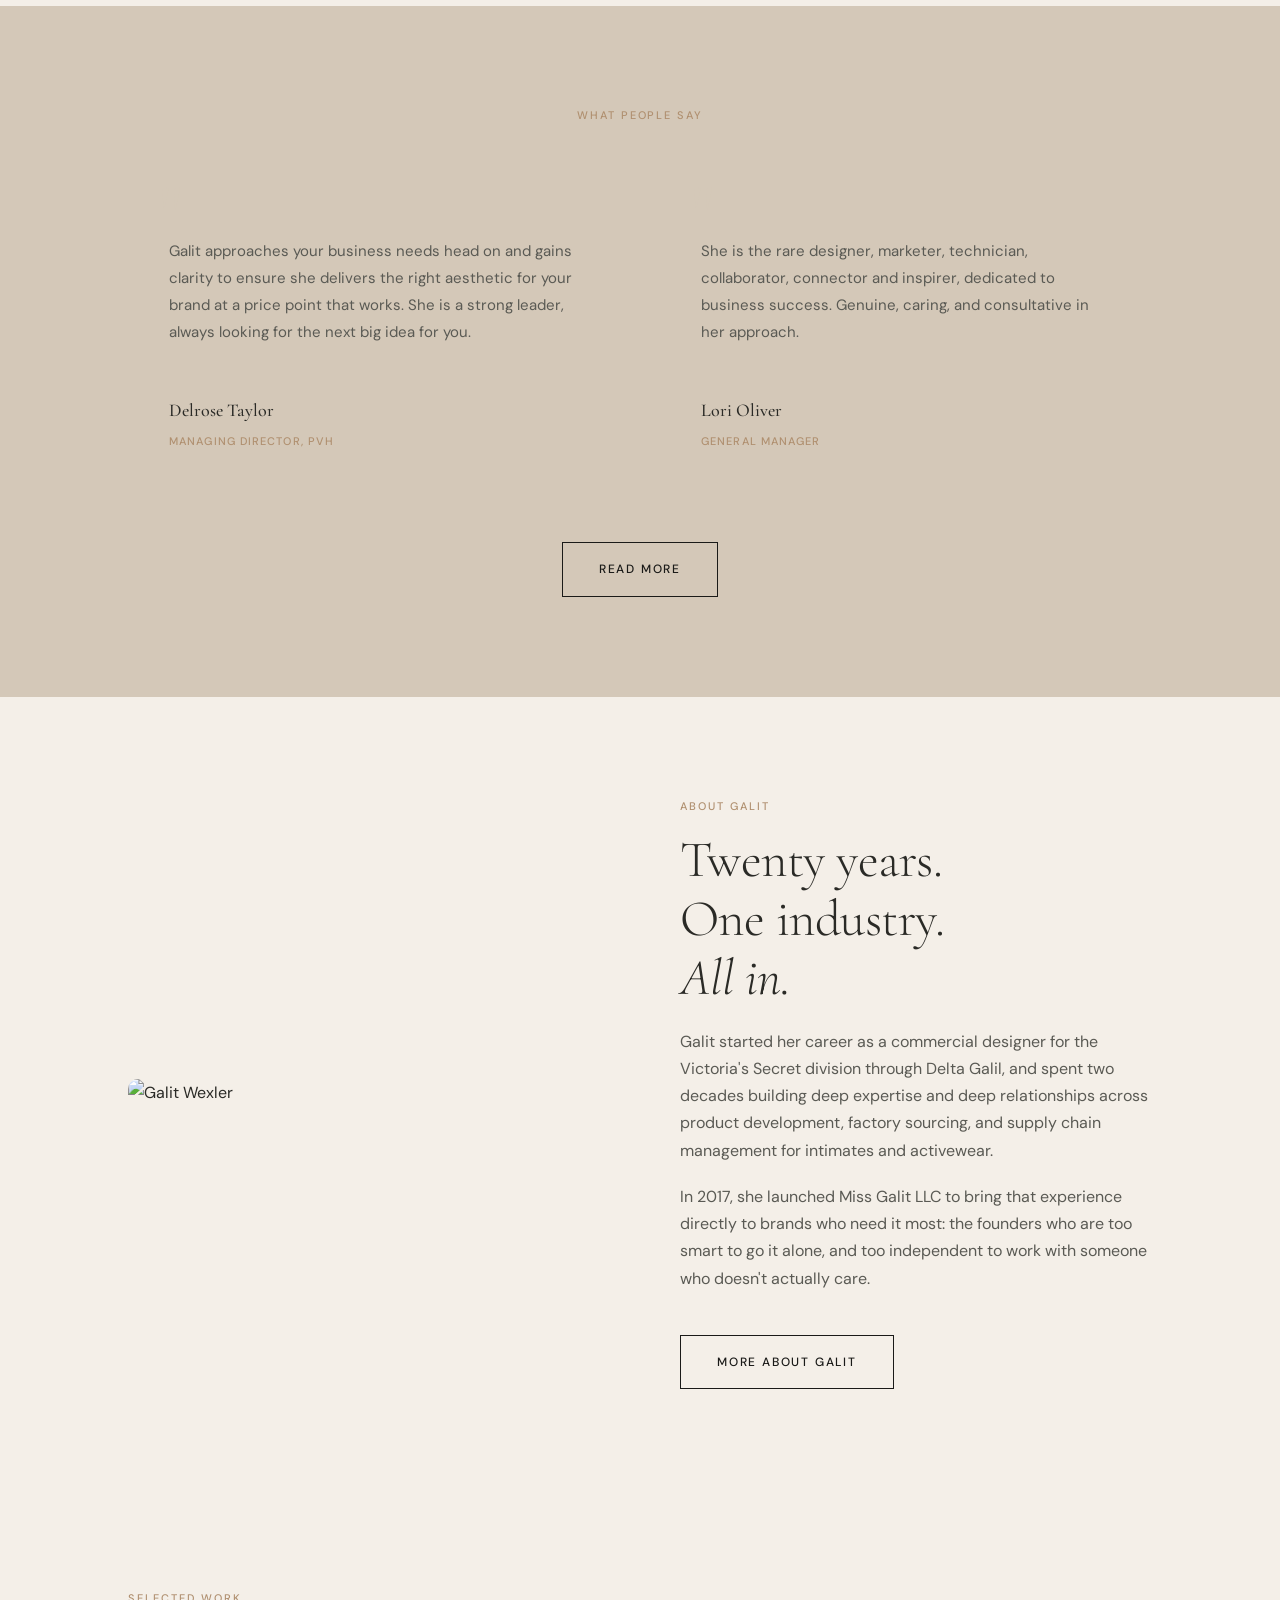
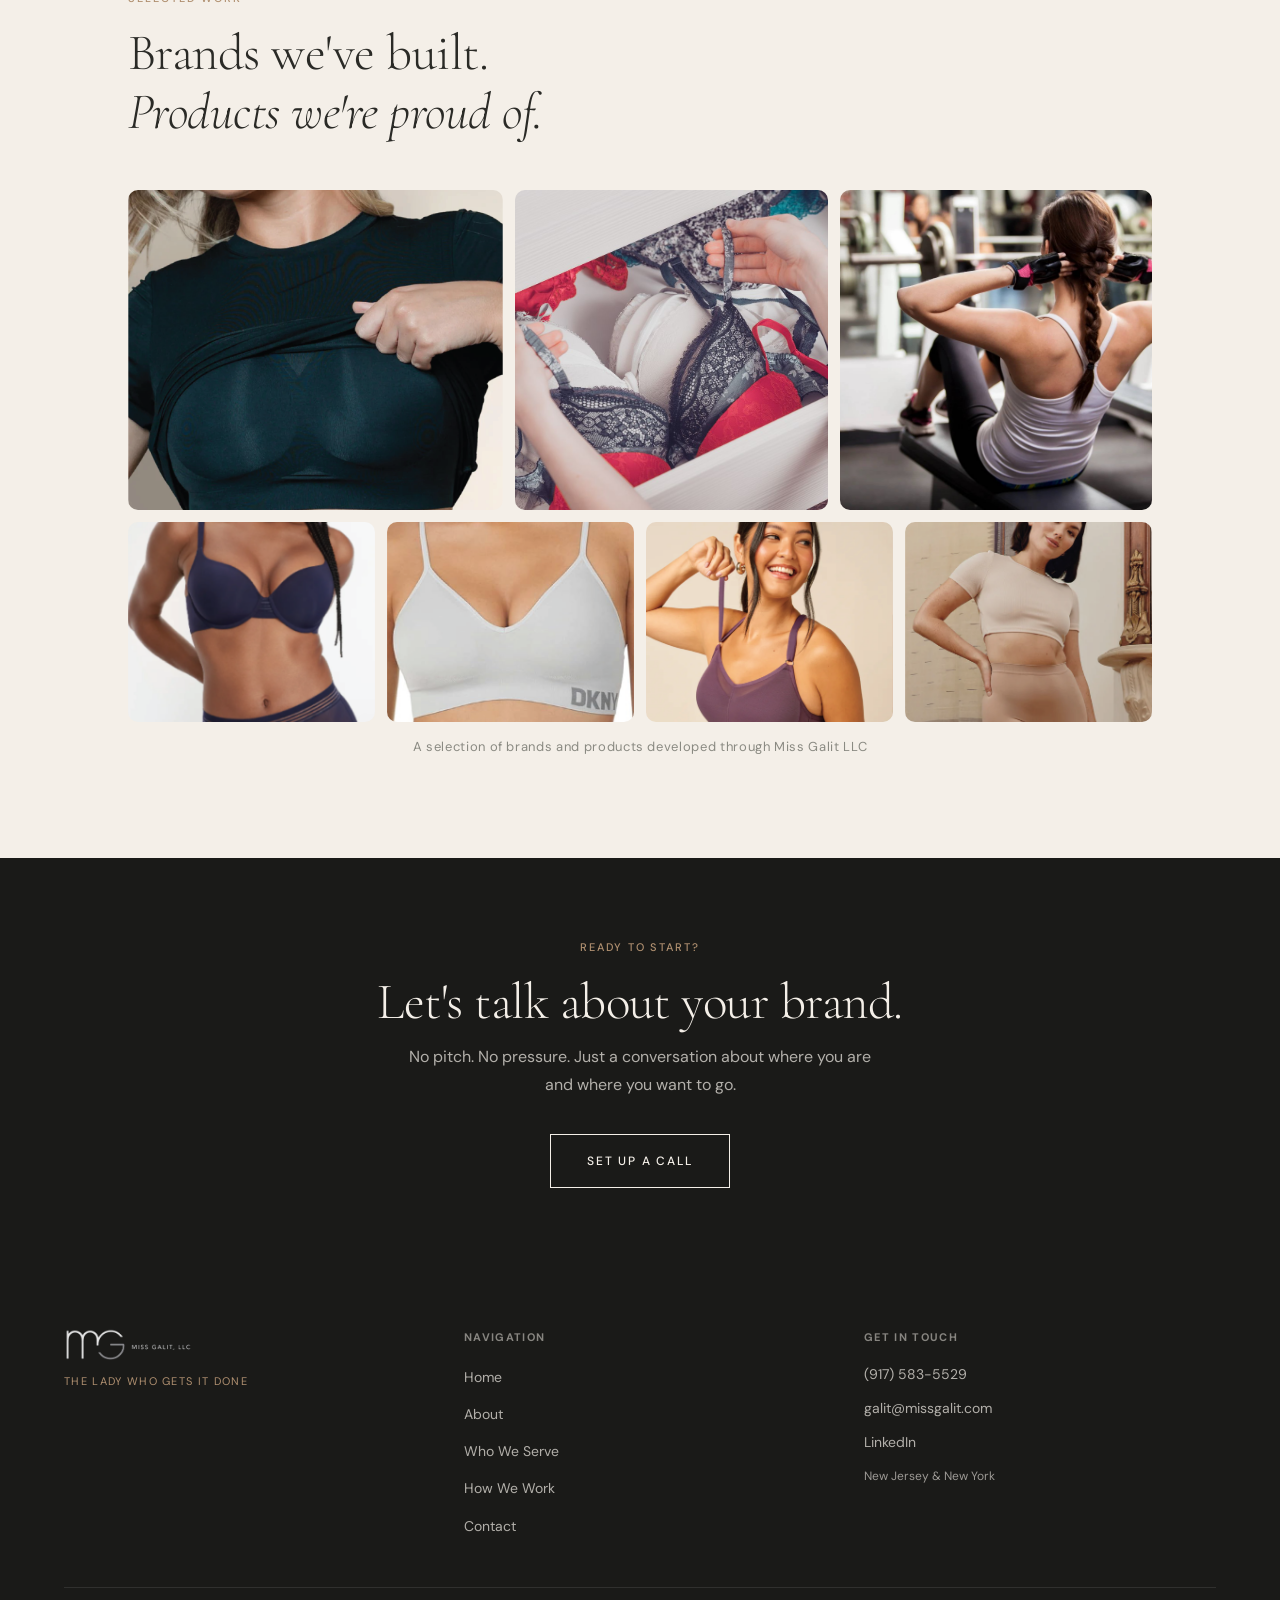
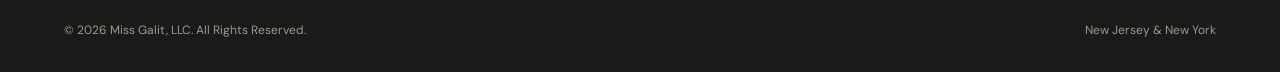
==== commit 1af6ceef: "Add files via upload" ====
--- a/index.html
+++ b/index.html
@@ -41,17 +41,17 @@
   </div>
 
   <!-- HERO -->
-  <section style="margin-top: 70px; min-height: calc(88vh - 70px); display: grid; grid-template-columns: 1fr 1fr;">
-    <div style="background: var(--charcoal); display: flex; align-items: flex-end; padding: 80px 5vw;">
-      <div>
-        <span class="eyebrow" style="color: var(--stone);">Intimates · Activewear · Swimwear</span>
-        <h1 style="color: var(--cream);">You have<br><em>the idea.</em></h1>
-        <p style="color: rgba(244,239,232,0.8); font-size: 18px; max-width: 420px; margin: 24px 0 40px;">We know every factory, every material, and every obstacle standing between you and a product people actually want to wear.</p>
-        <a href="contact.html" class="btn btn--light">Set Up a Call</a>
-      </div>
-    </div>
-    <div style="overflow: hidden;">
-      <img src="images/portfolio-seamless-activewear.png" alt="Seamless activewear product" style="width: 100%; height: 100%; object-fit: cover; object-position: center top; display: block;" />
+  <section style="margin-top: 70px; min-height: calc(88vh - 70px); position: relative; display: flex; align-items: flex-end; overflow: hidden;">
+    <!-- Parallax background -->
+    <div style="position: absolute; inset: 0; background-image: url('images/bras-on-line.jpg'); background-size: cover; background-position: center; background-attachment: fixed;"></div>
+    <!-- Dark overlay -->
+    <div style="position: absolute; inset: 0; background: rgba(26,26,24,0.55);"></div>
+    <!-- Content -->
+    <div style="position: relative; z-index: 2; padding: 80px 5vw;">
+      <span class="eyebrow" style="color: var(--stone);">Intimates · Activewear · Swimwear</span>
+      <h1 style="color: var(--cream);">You have<br><em>the idea.</em></h1>
+      <p style="color: rgba(244,239,232,0.85); font-size: 18px; max-width: 520px; margin: 24px 0 40px;">We know every factory, every material, and every obstacle standing between you and a product people actually want to wear.</p>
+      <a href="contact.html" class="btn btn--light">Set Up a Call</a>
     </div>
   </section>
 
@@ -76,17 +76,17 @@
       <div class="grid-3 mt-md">
 
         <div>
-          <h3 style="font-style: italic;">The relationships<br>you can't buy.</h3>
+          <h3>The relationships<br>you can't buy.</h3>
           <p style="color: var(--mid); margin-top: 16px;">Twenty years of factory relationships built on trust, not contracts. When we need a factory to take a difficult order, they take it. Because we asked.</p>
         </div>
 
         <div>
-          <h3 style="font-style: italic;">We say "our"<br>not "your."</h3>
+          <h3>We say "our"<br>not "your."</h3>
           <p style="color: var(--mid); margin-top: 16px;">When we work on your legging, it becomes our legging. Your win is our win. That's not a tagline. It's how we operate every single day.</p>
         </div>
 
         <div>
-          <h3 style="font-style: italic;">Small enough<br>to move fast.</h3>
+          <h3>Small enough<br>to move fast.</h3>
           <p style="color: var(--mid); margin-top: 16px;">We're a hand-picked team, not a big agency. We don't get stuck in layers. When the industry shifts, we shift with it. We always have a Plan B ready.</p>
         </div>
 
@@ -116,7 +116,7 @@
         <a href="who-we-serve.html" class="btn mt-md" style="display: inline-block;">See Who We Work With</a>
       </div>
       <div>
-        <img src="images/galit-bra-sample-bw.jpeg" alt="Product development and sampling" style="width: 100%; height: 500px; object-fit: cover; object-position: center 30%;" />
+        <img src="images/portfolio-dkny-bra.png" alt="DKNY bralette product development" style="width: 100%; height: 500px; object-fit: cover; object-position: center 65%; border-radius: 10px;" />
       </div>
     </div>
   </section>
@@ -152,7 +152,7 @@
   <section class="section" style="padding: var(--section-pad) var(--gutter);">
     <div class="grid-2 container" style="gap: 80px;">
       <div>
-        <img src="images/galit-desk-wide.jpeg" alt="Galit Wexler" style="width: 100%; max-height: 600px; object-fit: cover; object-position: center top;" />
+        <img src="images/galit-laptop.jpeg" alt="Galit Wexler" style="width: 100%; max-height: 600px; object-fit: cover; object-position: center top; border-radius: 10px;" />
       </div>
       <div>
         <span class="eyebrow">About Galit</span>
@@ -173,11 +173,18 @@
     <div class="container">
       <span class="eyebrow">Selected Work</span>
       <h2 class="mb-md">Brands we've built.<br><em>Products we're proud of.</em></h2>
+      <!-- Collage: row 1 — 3 columns, varied heights -->
+      <div style="display: grid; grid-template-columns: 1.2fr 1fr 1fr; gap: 12px; margin-bottom: 12px;">
+        <img src="images/portfolio-seamless-activewear.png" alt="Seamless activewear" style="width: 100%; height: 320px; object-fit: cover; object-position: center top; border-radius: 10px;" />
+        <img src="images/pretty-bras.jpg" alt="Intimates lingerie" style="width: 100%; height: 320px; object-fit: cover; object-position: center; border-radius: 10px;" />
+        <img src="images/active-wear.jpg" alt="Activewear" style="width: 100%; height: 320px; object-fit: cover; object-position: center top; border-radius: 10px;" />
+      </div>
+      <!-- Collage: row 2 — 4 columns, shorter -->
       <div style="display: grid; grid-template-columns: repeat(4, 1fr); gap: 12px;">
-        <img src="images/portfolio-navy-set.png" alt="Intimates set" style="width: 100%; height: 220px; object-fit: cover; object-position: center 20%;" />
-        <img src="images/portfolio-dkny-bra.png" alt="DKNY bralette" style="width: 100%; height: 220px; object-fit: cover; object-position: center 65%;" />
-        <img src="images/portfolio-sports-bra.png" alt="Sports bra" style="width: 100%; height: 220px; object-fit: cover; object-position: center 15%;" />
-        <img src="images/portfolio-seamless-crop.png" alt="Seamless activewear" style="width: 100%; height: 220px; object-fit: cover; object-position: center 30%;" />
+        <img src="images/portfolio-navy-set.png" alt="Intimates set" style="width: 100%; height: 200px; object-fit: cover; object-position: center 20%; border-radius: 10px;" />
+        <img src="images/portfolio-dkny-bra.png" alt="DKNY bralette" style="width: 100%; height: 200px; object-fit: cover; object-position: center 65%; border-radius: 10px;" />
+        <img src="images/portfolio-sports-bra.png" alt="Sports bra" style="width: 100%; height: 200px; object-fit: cover; object-position: center 15%; border-radius: 10px;" />
+        <img src="images/portfolio-seamless-crop.png" alt="Seamless crop" style="width: 100%; height: 200px; object-fit: cover; object-position: center 30%; border-radius: 10px;" />
       </div>
       <p style="color: var(--muted); font-size: 13px; text-align: center; margin-top: 14px; letter-spacing: 0.05em;">A selection of brands and products developed through Miss Galit LLC</p>
     </div>
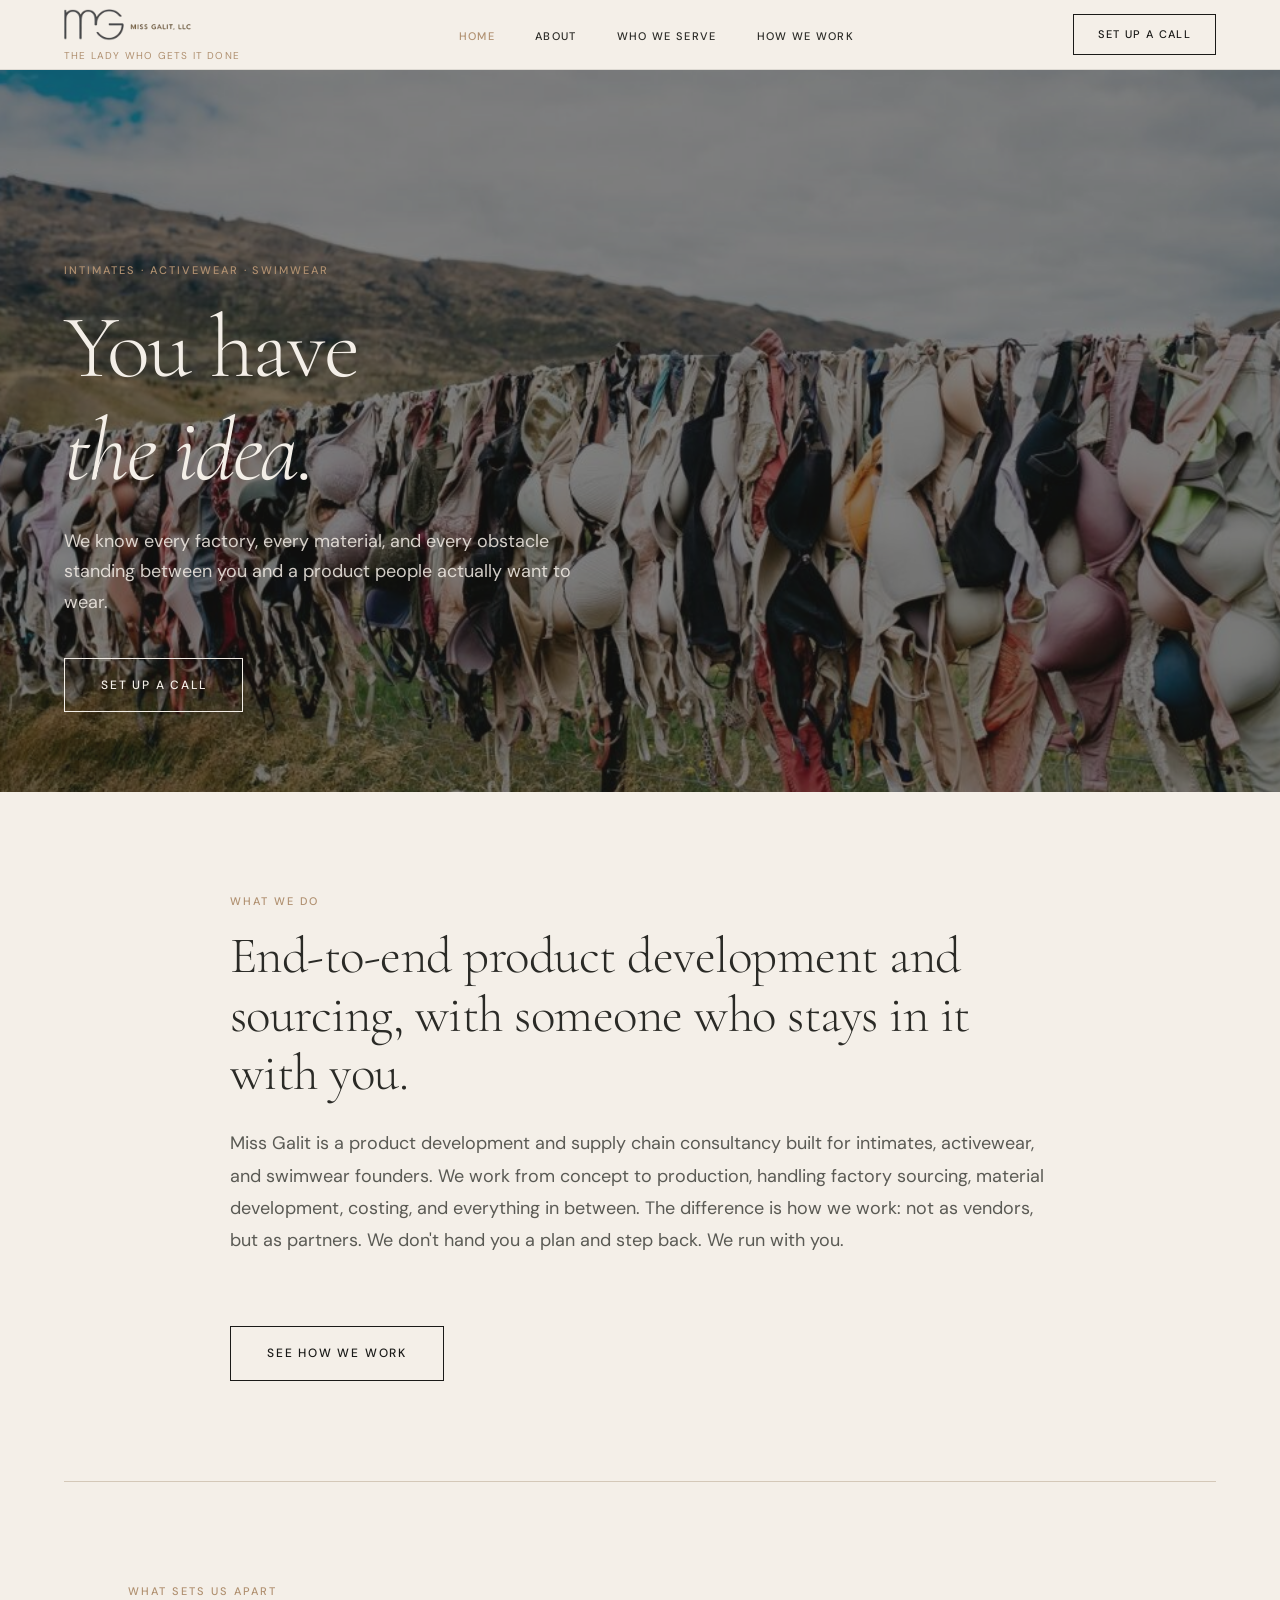
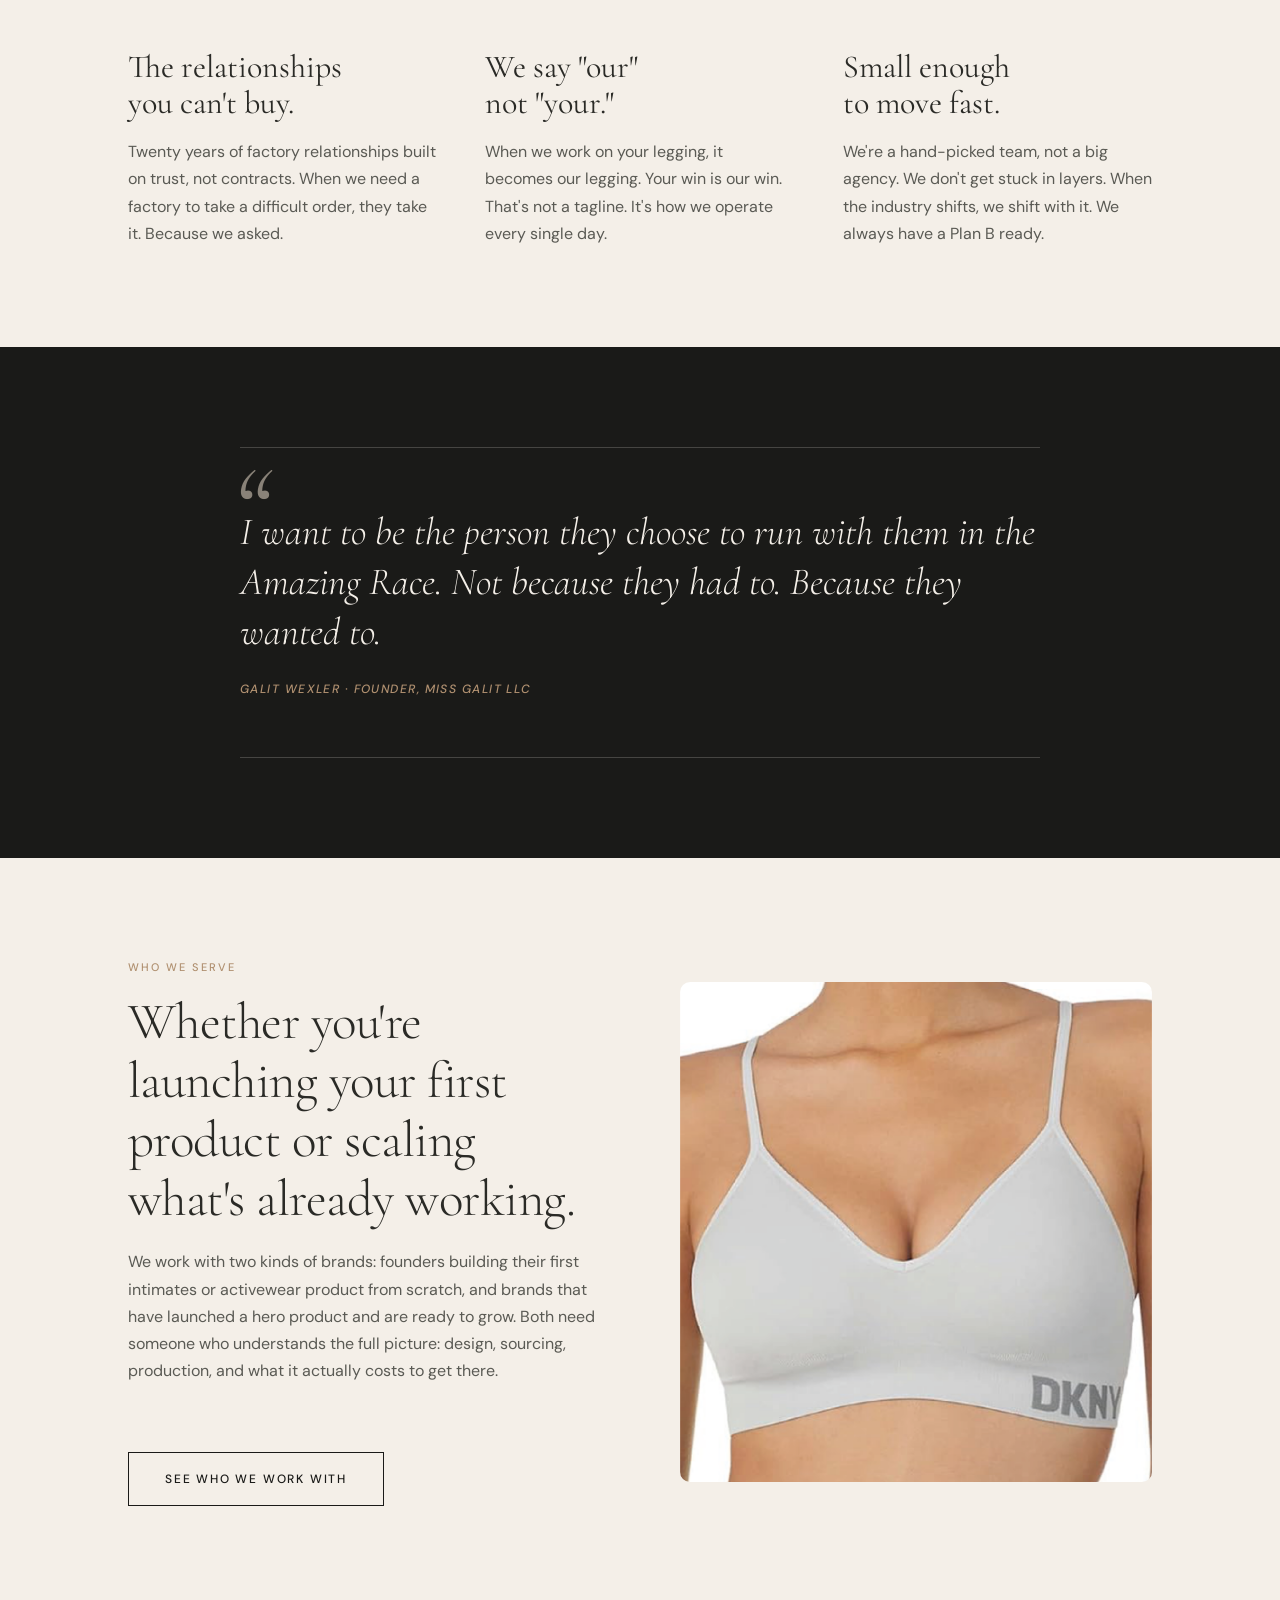
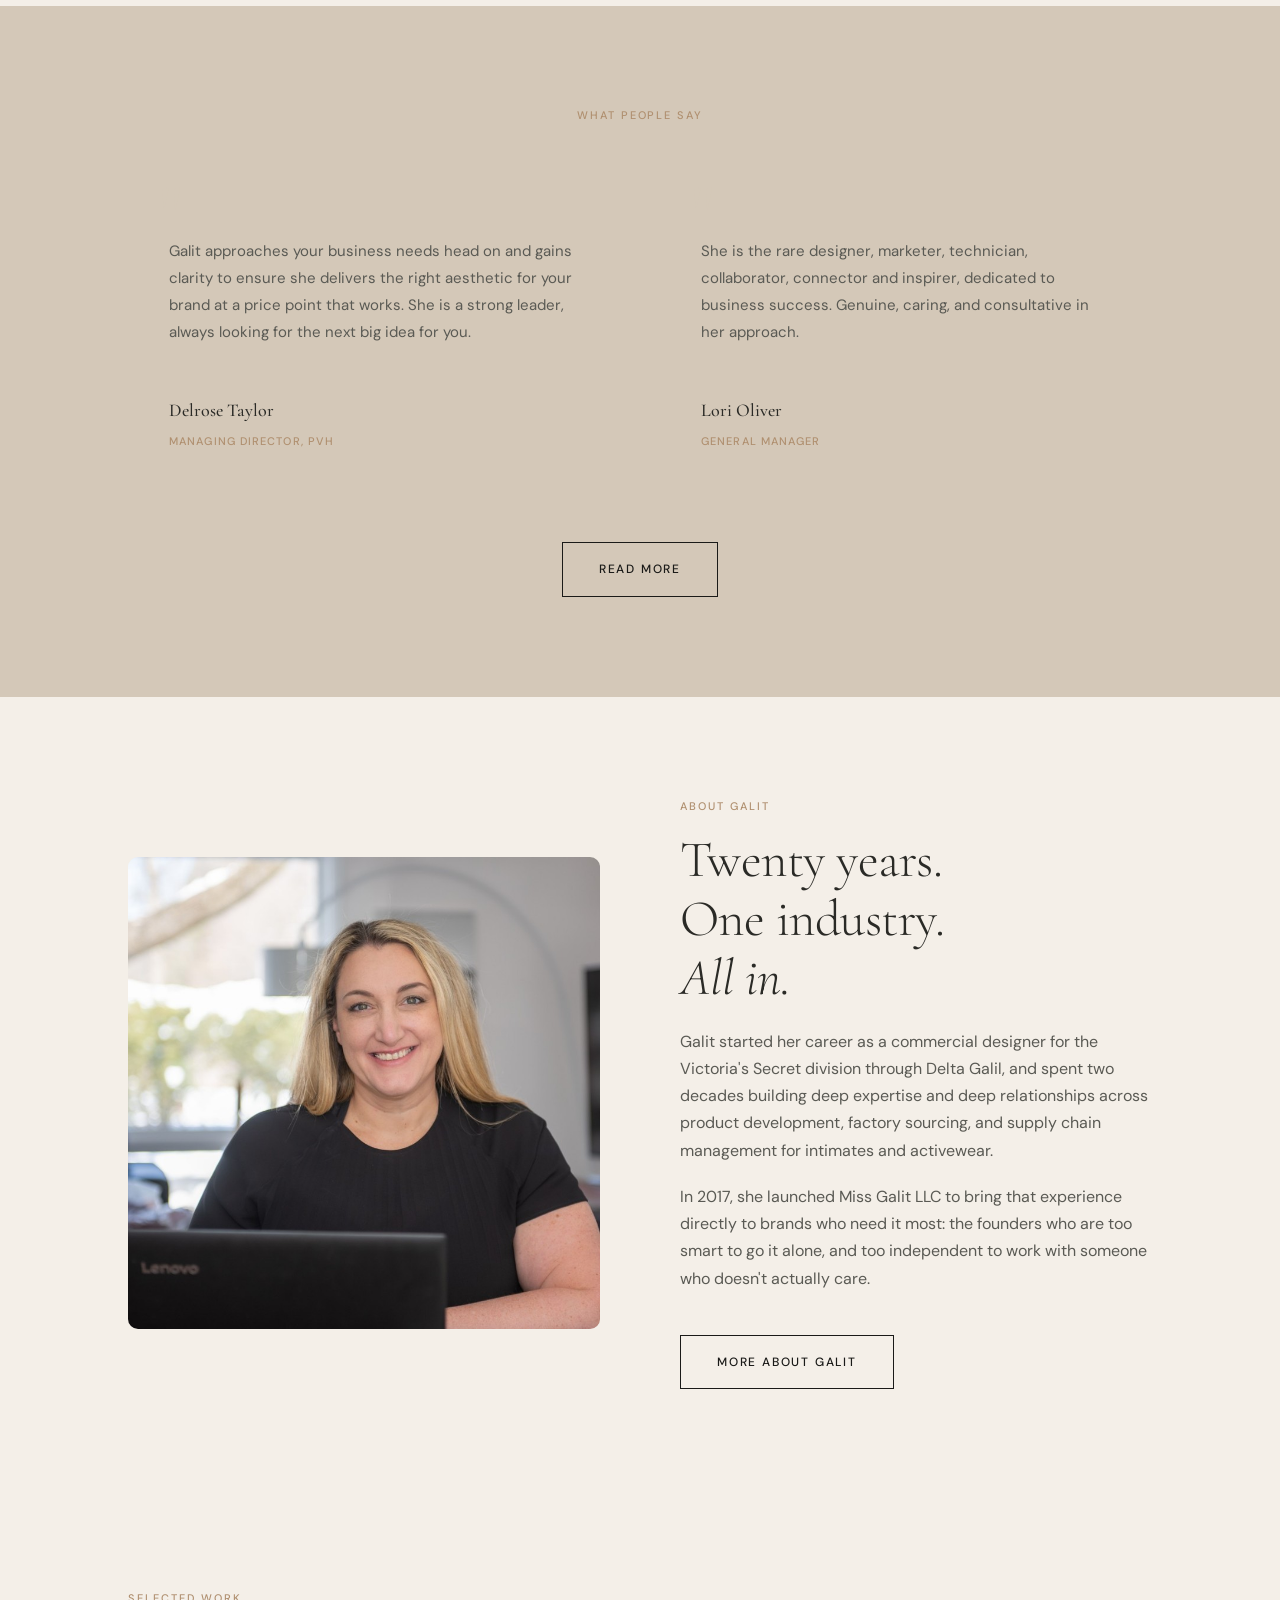
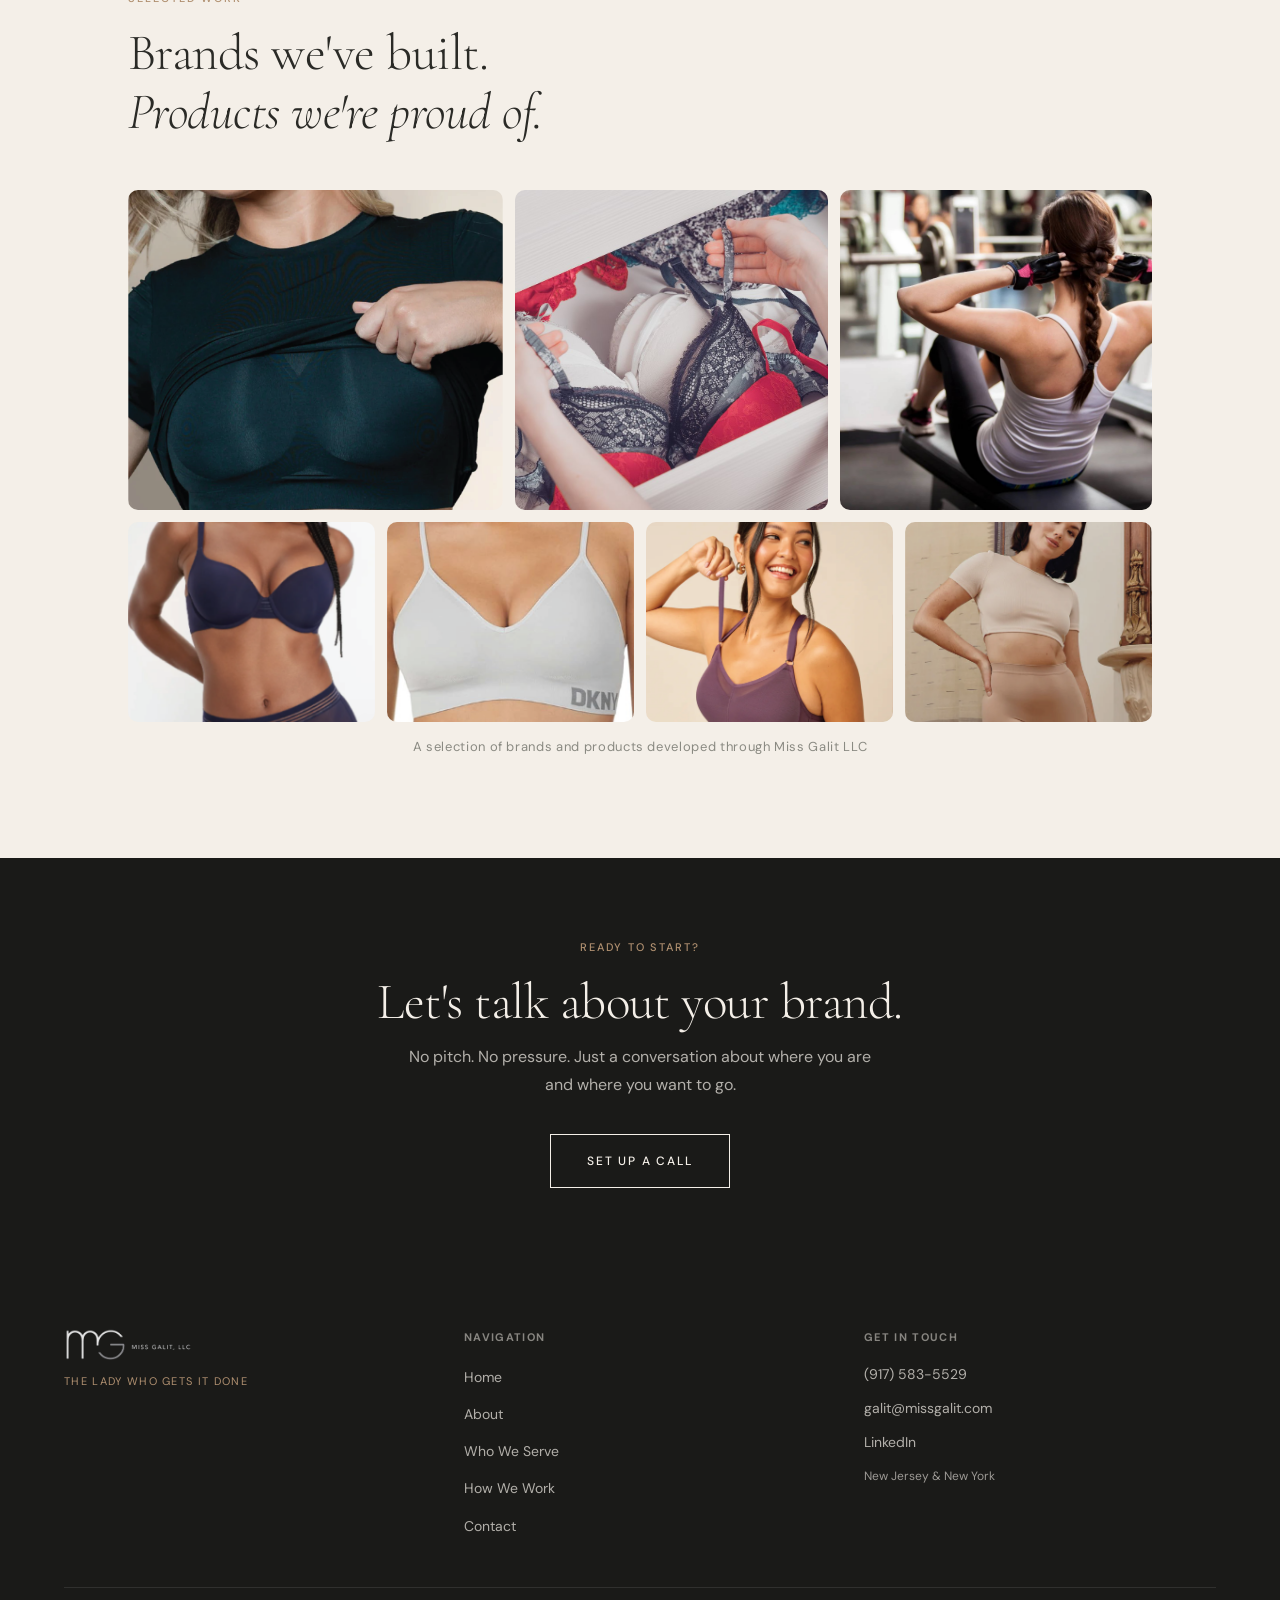
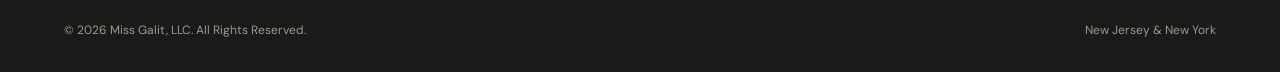
==== commit 388035c7: "Update index.html" ====
--- a/index.html
+++ b/index.html
@@ -152,7 +152,7 @@
   <section class="section" style="padding: var(--section-pad) var(--gutter);">
     <div class="grid-2 container" style="gap: 80px;">
       <div>
-        <img src="images/galit-laptop.jpeg" alt="Galit Wexler" style="width: 100%; max-height: 600px; object-fit: cover; object-position: center top; border-radius: 10px;" />
+        <img src="images/galit-laptop.jpg" alt="Galit Wexler" style="width: 100%; max-height: 600px; object-fit: cover; object-position: center top; border-radius: 10px;" />
       </div>
       <div>
         <span class="eyebrow">About Galit</span>
